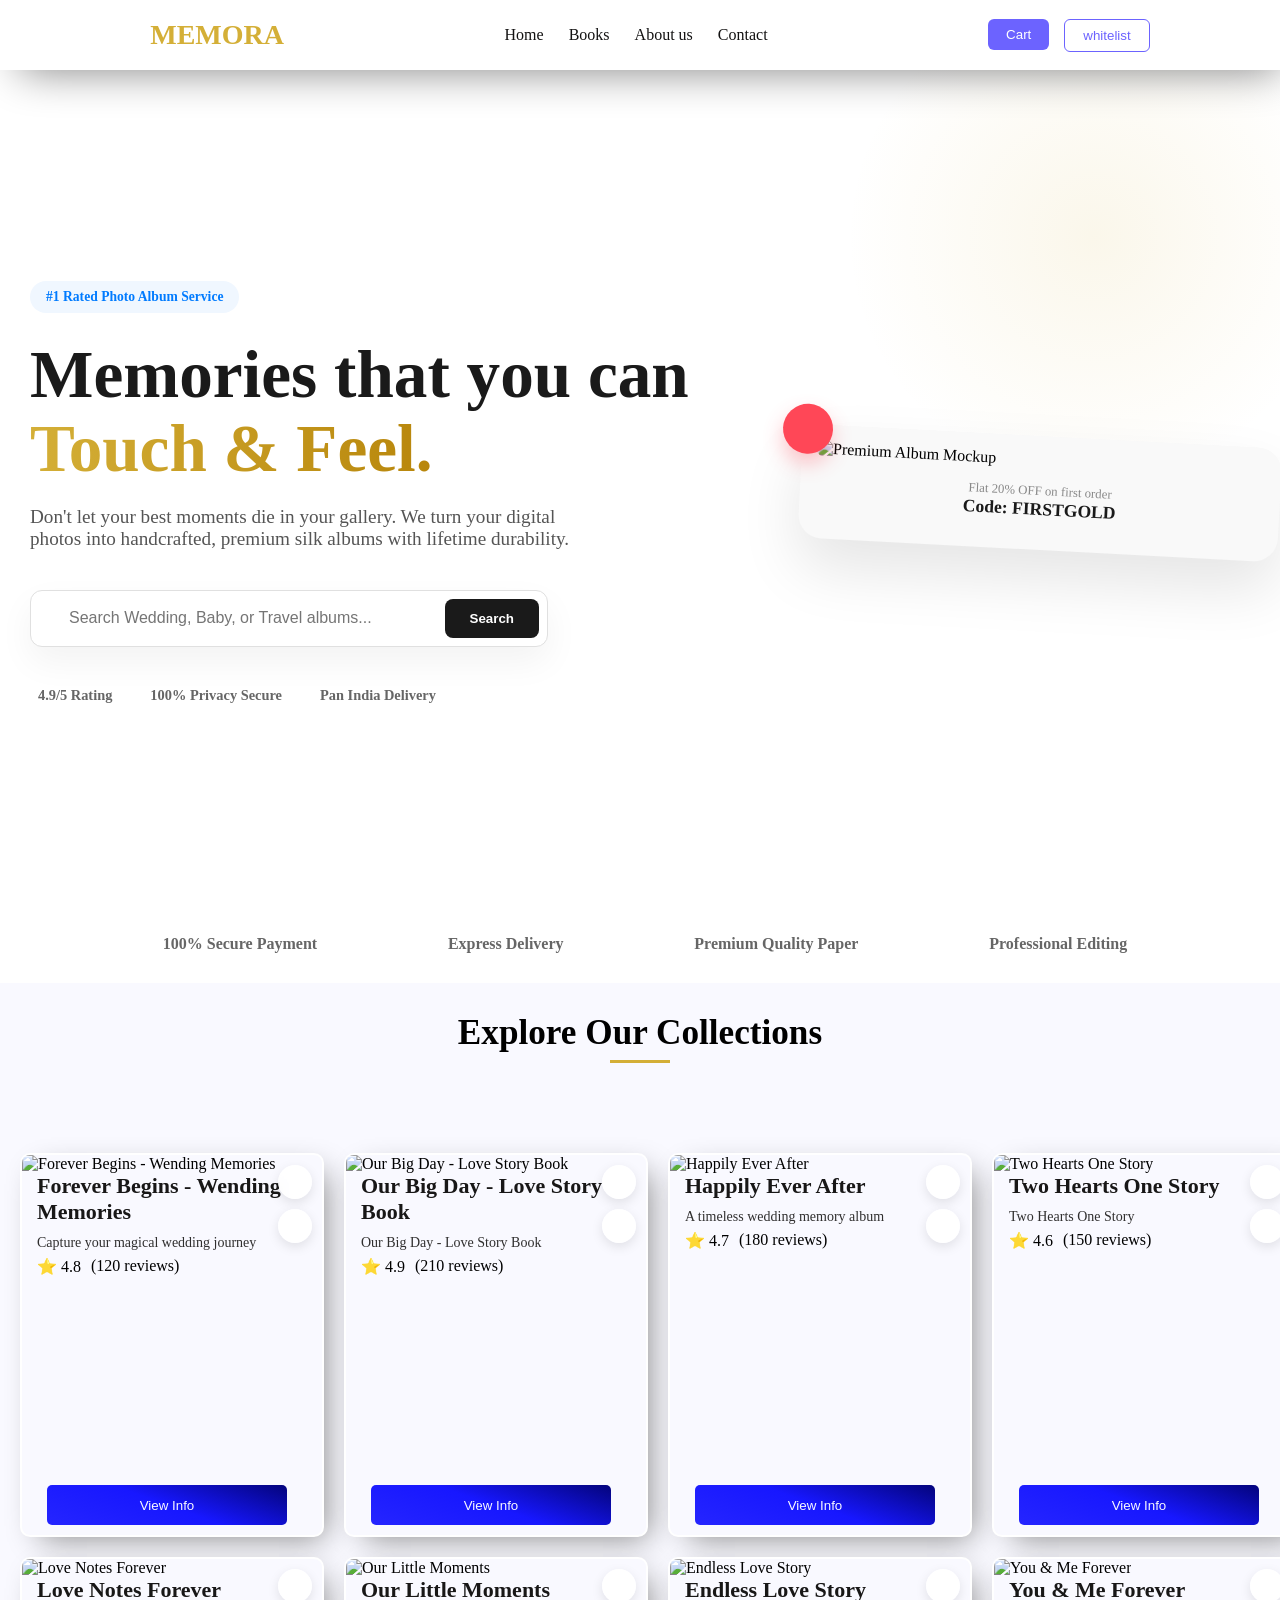
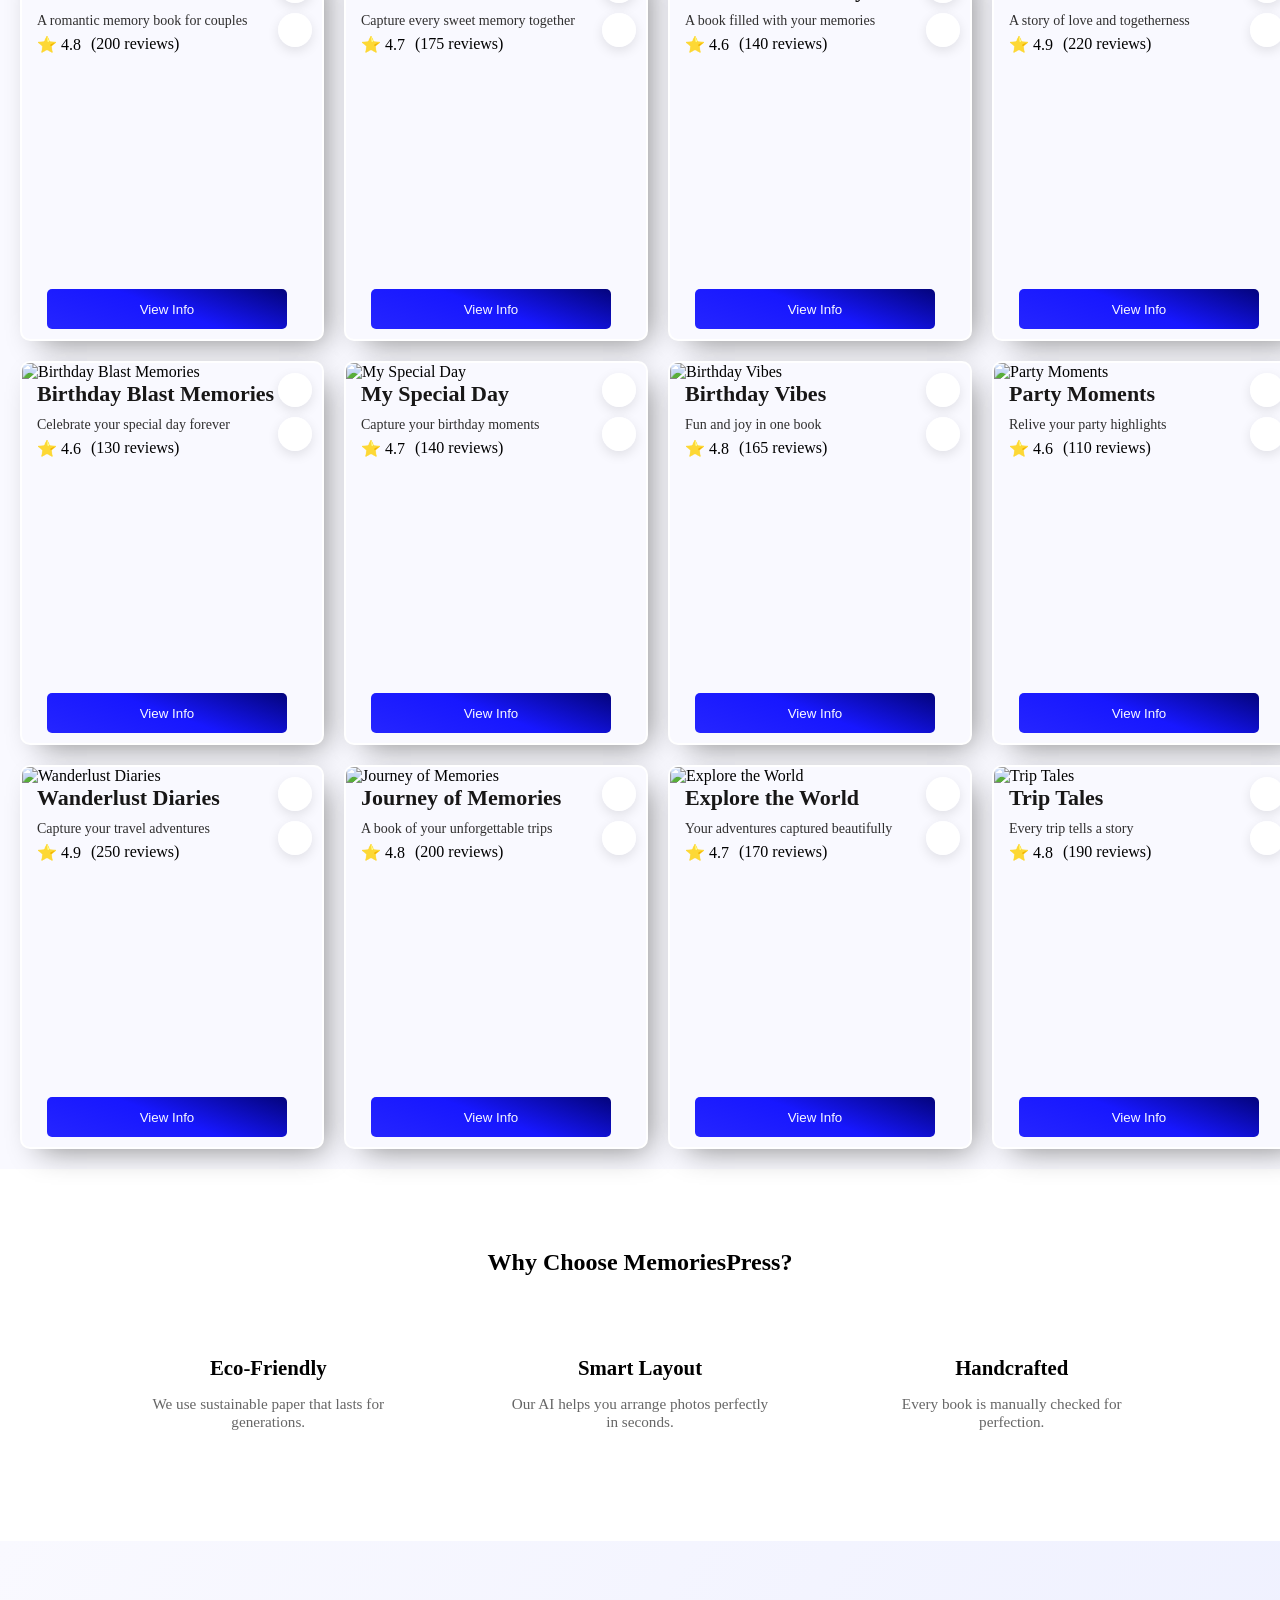
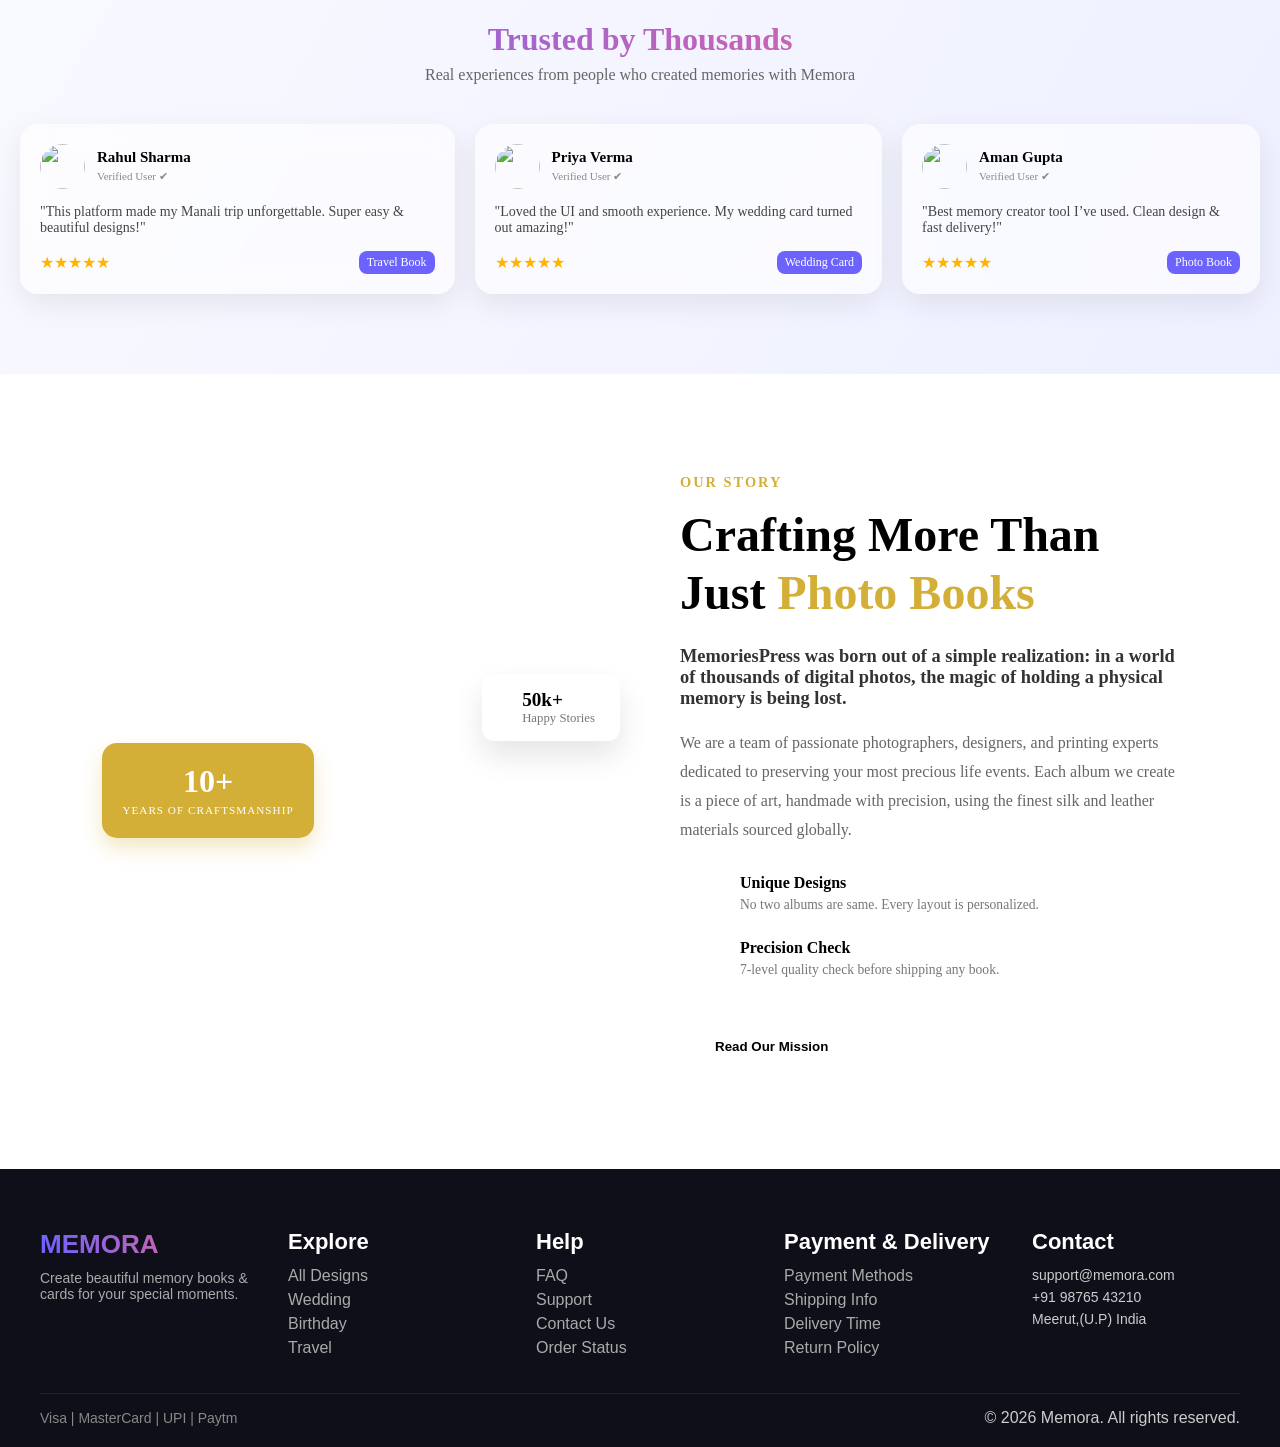
==== index.html @ 8ec6757f "initial add books data & render books data" ====
<!doctype html>
<html lang="en">
  <head>
    <meta charset="UTF-8" />
    <meta name="viewport" content="width=device-width, initial-scale=1.0" />
    <link rel="stylesheet" href="css/style.css" />
    <link
      rel="stylesheet"
      href="https://cdnjs.cloudflare.com/ajax/libs/font-awesome/7.0.1/css/all.min.css"
    />
    <title>MEMORA</title>
  </head>
  <body>
    <!-- ===================================
    ------------NavBar-Section--------------
    ======================================== -->
    <nav>
      <h1>MEMORA</h1>
      <ul>
        <li><a href="index.html">Home</a></li>
        <li><a href="#">Books</a></li>
        <li><a href="#">About us</a></li>
        <li><a href="#">Contact</a></li>
      </ul>

      <div class="btn_group">
     <a href="cart.html">   <button class="Createbtn"><i class="fa-solid fa-cart-shopping"></i> Cart</button></a>
      <a href="#">  <button class="LoginBtn"><i class="fa-regular fa-heart"></i> whitelist</button></a>
      </div>
    </nav>

    <section class="Mobile_nav">
      <a href="index.html">
        <div class="Mob_link">
          <i class="fa-regular fa-house"></i>
          <p>Home</p>
        </div>
      </a>

      <a href="#">
        <div class="Mob_link">
          <i class="fa-solid fa-palette"></i>
          <p>Desgin</p>
        </div>
      </a>

      <a href="#">
        <div class="Mob_link">
          <i class="fa-solid fa-cart-shopping"></i>
          <p>Cart</p>
        </div>
      </a>
      <a href="#">
        <div class="Mob_link">
          <i class="fa-regular fa-circle-user"></i>
          <p>Profile</p>
        </div>
      </a>
    </section>
    <!-- ===================================
    ------------Hero-Section----------------
    ======================================== -->
    <section class="hero-modern">
      <div class="hero-container">
        <div class="hero-text-side">
          <span class="badge"> #1 Rated Photo Album Service</span>
          <h1>
            Memories that you can
            <span class="gradient-text">Touch & Feel.</span>
          </h1>
          <p>
            Don't let your best moments die in your gallery. We turn your
            digital photos into handcrafted, premium silk albums with lifetime
            durability.
          </p>

          <div class="hero-actions">
            <div class="search-wrapper">
              <i class="fas fa-search"></i>
              <input
                class="search_input"
                type="text"
                placeholder="Search Wedding, Baby, or Travel albums..."
              />
              <button class="hero-btn-main">Search</button>
            </div>
          </div>

          <div class="hero-trust-indicators">
            <div class="t-item">
              <i class="fas fa-check-circle"></i> 4.9/5 Rating
            </div>
            <div class="t-item">
              <i class="fas fa-shield-halved"></i> 100% Privacy Secure
            </div>
            <div class="t-item">
              <i class="fas fa-truck-fast"></i> Pan India Delivery
            </div>
          </div>
        </div>

        <div class="hero-visual-side">
          <div class="promo-card">
            <div class="floating-icon"><i class="fas fa-heart"></i></div>
            <img
              src="https://i.pinimg.com/1200x/46/38/6e/46386e20f28de2e6f057bb2f2c413f37.jpg"
              alt="Premium Album Mockup"
            />
            <div class="promo-info">
              <p>Flat 20% OFF on first order</p>
              <strong>Code: FIRSTGOLD</strong>
            </div>
          </div>
        </div>
      </div>
    </section>
    <!-- --------------------------------
          ---trust_section--------
    ------------------------------ -->
    <section class="trust-bar">
      <div class="trust-item">
        <i class="fas fa-shield-alt"></i> <span>100% Secure Payment</span>
      </div>
      <div class="trust-item">
        <i class="fas fa-truck"></i> <span>Express Delivery</span>
      </div>
      <div class="trust-item">
        <i class="fas fa-award"></i> <span>Premium Quality Paper</span>
      </div>
      <div class="trust-item">
        <i class="fas fa-camera-retro"></i> <span>Professional Editing</span>
      </div>
    </section>

    <!-- ===================================
          ----featured-designsSection----
    ======================================== -->
    <section class="featured-designs_section">
      <div class="hrading">
        <h2 class="section-title">Explore Our Collections</h2>
      </div>

      <div class="root"></div>
    </section>
    <!-- ===================================
          ---- why uss Section----
    ======================================== -->
    <section class="why-us" id="why-us">
      <div class="why-content">
        <h2>Why Choose MemoriesPress?</h2>
        <div class="why-grid">
          <div class="why-card">
            <i class="fas fa-leaf"></i>
            <h3>Eco-Friendly</h3>
            <p>We use sustainable paper that lasts for generations.</p>
          </div>
          <div class="why-card">
            <i class="fas fa-magic"></i>
            <h3>Smart Layout</h3>
            <p>Our AI helps you arrange photos perfectly in seconds.</p>
          </div>
          <div class="why-card">
            <i class="fas fa-gem"></i>
            <h3>Handcrafted</h3>
            <p>Every book is manually checked for perfection.</p>
          </div>
        </div>
      </div>
    </section>
    <!-- =====================================
-----------riview_section-----------
=========================================== -->
    <section class="reviews">
      <div class="review-header">
        <h2>Trusted by Thousands</h2>
        <p>Real experiences from people who created memories with Memora</p>
      </div>

      <div class="review-track">
        <div class="review-card">
          <div class="user">
            <img src="https://i.pravatar.cc/100?img=1" />
            <div>
              <h4>Rahul Sharma</h4>
              <span>Verified User ✔</span>
            </div>
          </div>

          <p>
            "This platform made my Manali trip unforgettable. Super easy &
            beautiful designs!"
          </p>

          <div class="bottom">
            <span class="stars">★★★★★</span>
            <span class="tag">Travel Book</span>
          </div>
        </div>

        <div class="review-card">
          <div class="user">
            <img src="https://i.pravatar.cc/100?img=2" />
            <div>
              <h4>Priya Verma</h4>
              <span>Verified User ✔</span>
            </div>
          </div>

          <p>
            "Loved the UI and smooth experience. My wedding card turned out
            amazing!"
          </p>

          <div class="bottom">
            <span class="stars">★★★★★</span>
            <span class="tag">Wedding Card</span>
          </div>
        </div>

        <div class="review-card">
          <div class="user">
            <img src="https://i.pravatar.cc/100?img=3" />
            <div>
              <h4>Aman Gupta</h4>
              <span>Verified User ✔</span>
            </div>
          </div>

          <p>
            "Best memory creator tool I’ve used. Clean design & fast delivery!"
          </p>

          <div class="bottom">
            <span class="stars">★★★★★</span>
            <span class="tag">Photo Book</span>
          </div>
        </div>
      </div>
    </section>

    <!-- ===================================
              ----About_Section----
    ======================================== -->
    <section class="about-premium" id="about">
      <div class="about-container">
        <div class="about-visual">
          <div class="experience-badge">
            <span class="years">10+</span>
            <span class="text">Years of Craftsmanship</span>
          </div>
          <img
            src="https://images.unsplash.com/photo-1531591022136-eb8b0da1e6d0?q=80&w=800"
            alt="Our Workshop"
            class="main-about-img"
          />
          <div class="floating-stat">
            <i class="fas fa-heart"></i>
            <div>
              <strong>50k+</strong>
              <p>Happy Stories</p>
            </div>
          </div>
        </div>

        <div class="about-content">
          <span class="about-tag">OUR STORY</span>
          <h2>
            Crafting More Than Just <span class="accent-text">Photo Books</span>
          </h2>
          <p class="main-p">
            MemoriesPress was born out of a simple realization: in a world of
            thousands of digital photos, the magic of holding a physical memory
            is being lost.
          </p>
          <p class="sub-p">
            We are a team of passionate photographers, designers, and printing
            experts dedicated to preserving your most precious life events. Each
            album we create is a piece of art, handmade with precision, using
            the finest silk and leather materials sourced globally.
          </p>

          <div class="about-features">
            <div class="a-feat-item">
              <div class="a-icon"><i class="fas fa-fingerprint"></i></div>
              <div>
                <h4>Unique Designs</h4>
                <p>No two albums are same. Every layout is personalized.</p>
              </div>
            </div>
            <div class="a-feat-item">
              <div class="a-icon"><i class="fas fa-microscope"></i></div>
              <div>
                <h4>Precision Check</h4>
                <p>7-level quality check before shipping any book.</p>
              </div>
            </div>
          </div>

          <button
            class="btn-about"
            onclick="showToast('Learning about our craft...')"
          >
            Read Our Mission
          </button>
        </div>
      </div>
    </section>

    <!-- ===================================
              ----Footer_Section----
    ======================================== -->
    <footer class="footer">
      <div class="footer-container">
        <!-- BRAND -->
        <div class="footer-col brand">
          <h2>MEMORA</h2>
          <p>Create beautiful memory books & cards for your special moments.</p>
        </div>

        <!-- EXPLORE -->
        <div class="footer-col">
          <h3>Explore</h3>
          <a href="#">All Designs</a>
          <a href="#">Wedding</a>
          <a href="#">Birthday</a>
          <a href="#">Travel</a>
        </div>

        <!-- HELP -->
        <div class="footer-col">
          <h3>Help</h3>
          <a href="#">FAQ</a>
          <a href="#">Support</a>
          <a href="#">Contact Us</a>
          <a href="#">Order Status</a>
        </div>

        <!-- PAYMENT & DELIVERY -->
        <div class="footer-col">
          <h3>Payment & Delivery</h3>
          <a href="#">Payment Methods</a>
          <a href="#">Shipping Info</a>
          <a href="#">Delivery Time</a>
          <a href="#">Return Policy</a>
        </div>

        <!-- CONTACT -->
        <div class="footer-col contact">
          <h3>Contact</h3>
          <p><i class="fa-solid fa-envelope"></i> support@memora.com</p>
          <p><i class="fa-solid fa-phone"></i> +91 98765 43210</p>
          <p><i class="fa-solid fa-location-dot"></i>Meerut,(U.P) India</p>

          <div class="socials">
            <i class="fa-brands fa-instagram"></i>
            <i class="fa-brands fa-whatsapp"></i>
            <i class="fa-brands fa-youtube"></i>
          </div>
        </div>
      </div>

      <!-- BOTTOM -->
      <div class="footer-bottom">
        <div class="payments">
          <i class="fa-brands fa-cc-visa"></i> Visa |<i
            class="fa-brands fa-cc-mastercard"
          ></i>
          MasterCard | UPI | Paytm
        </div>

        <p>© 2026 Memora. All rights reserved.</p>
      </div>
    </footer>
  </body>
  <script src="JS/Data.js"></script>
<script  src="JS/BooksJson.js"></script>
  <script type="module"  src="JS/script.js"></script>
</html>
---- css/style.css ----
:root {
  --Dark_Black: #181717;
  --Light_black: #302f2f;
  --Primary: #6c63ff;
  --Secondary: #ff6584;
  --teal_background: #50e3c2;
  --text: #131212;
  --Background: #f9f9ff;
  --white: #f9f9ff;
  --accent: #d4af37;
}

* {
  margin: 0;
  padding: 0;
}
body {
  background-color: var(--Background);
}
/* ========================================
            ====NavBar=======
======================================== */
nav {
  height: 70px;
  width: 100%;
  display: flex;
  align-items: center;
  justify-content: space-around;
  background-color: white;
  position: sticky;
  z-index: 3;
  top: 0;
  left: 0;
  box-shadow: 10px 10px 44px -10px gray;
}

nav h1 {
  margin-left: 40px;
  color: var(--accent);

  font-size: 28px;
  font-weight: bold;
}

nav ul {
  display: flex;
  gap: 25px;
  list-style: none;
}

nav ul li a {
  color: var(--text);
  text-decoration: none;
  font-size: 16px;
  position: relative;
  transition: 0.3s;
}

nav ul li a::after {
  content: "";
  position: absolute;
  width: 0%;
  height: 2px;
  left: 0;
  bottom: -5px;
  background: var(--Primary);
  transition: 0.3s;
}

nav ul li a:hover {
  color: var(--Primary);
}

nav ul li a:hover::after {
  width: 100%;
}

.btn_group {
  margin-right: 20px;
  display: flex;
  gap: 15px;
}

.Createbtn {
  padding: 8px 18px;
  border: none;
  border-radius: 6px;
  background: var(--Primary);
  color: white;
  cursor: pointer;
  transition: 0.3s;
}

.Createbtn:hover {
  background: var(--Secondary);
}

.LoginBtn {
  padding: 8px 18px;
  border: 1px solid var(--Primary);
  border-radius: 6px;
  background: transparent;
  color: var(--Primary);
  cursor: pointer;
}

.LoginBtn:hover {
  background: var(--Primary);
  color: white;
}

.Mobile_nav {
  height: 7vh;
  width: 100%;
  position: fixed;
  bottom: 0;
  left: 0;
  z-index: 2;
  display: none;
  align-items: center;
  justify-content: space-around;
  background: #ffffff;
  box-shadow: 0 2px 10px rgba(0, 0, 0, 0.05);
  background-color: var(--white);
}
.Mob_link {
  color: var(--Dark_Black);
  display: inline-block;
  align-items: center;
  text-align: center;
  padding: 5px;
}
/* mobile layout */
@media (max-width: 768px) {
  nav ul {
    display: none;
  }
  .Mobile_nav {
    display: flex;
  }
  .Createbtn {
    display: none;
  }
}
/* ========================================
            --Hero_Section--
======================================== */

.hero-modern {
  background: #ffffff;
  padding-left: 30px;
  padding-top: 40px;
  padding-bottom: 30px;
  min-height: 85vh;
  display: flex;
  align-items: center;
  position: relative;
  overflow: hidden;
}

.hero-modern::before {
  content: "";
  position: absolute;
  top: -10%;
  right: -5%;
  width: 500px;
  height: 500px;
  background: radial-gradient(
    circle,
    rgba(212, 175, 55, 0.1) 0%,
    rgba(255, 255, 255, 0) 70%
  );
  z-index: 1;
}

.hero-container {
  display: grid;
  grid-template-columns: 1.2fr 0.8fr;
  gap: 50px;
  align-items: center;
  width: 100%;
  z-index: 2;
}

.badge {
  background: #f0f7ff;
  color: #007bff;
  padding: 8px 16px;
  border-radius: 50px;
  font-size: 0.85rem;
  font-weight: 700;
  display: inline-block;
  margin-bottom: 25px;
}

.hero-text-side h1 {
  font-size: 4.2rem;
  line-height: 1.1;
  color: #1a1a1a;
  font-weight: 800;
  margin-bottom: 20px;
}

.gradient-text {
  background: linear-gradient(90deg, #d4af37, #b8860b);
  -webkit-background-clip: text;
  -webkit-text-fill-color: transparent;
}

.hero-text-side p {
  font-size: 1.2rem;
  color: #555;
  max-width: 550px;
  margin-bottom: 40px;
}

.search-wrapper {
  background: #fff;
  border: 1px solid #e0e0e0;
  padding: 8px;
  border-radius: 12px;
  display: flex;
  align-items: center;
  box-shadow: 0 15px 35px rgba(0, 0, 0, 0.05);
  max-width: 500px;
}

.search-wrapper i {
  margin: 0 15px;
  color: #999;
}

.search-wrapper input {
  flex: 1;
  border: none;
  outline: none;
  padding: 10px 0;
  font-size: 1rem;
}

.hero-btn-main {
  background: #1a1a1a;
  color: white;
  border: none;
  padding: 12px 25px;
  border-radius: 8px;
  font-weight: 600;
  cursor: pointer;
  transition: 0.3s;
}

.hero-btn-main:hover {
  background: #333;
}

.hero-trust-indicators {
  display: flex;
  gap: 30px;
  margin-top: 40px;
}

.t-item {
  font-size: 0.9rem;
  font-weight: 600;
  color: #666;
  display: flex;
  align-items: center;
  gap: 8px;
}

.t-item i {
  color: #28a745;
}

.promo-card {
  position: relative;
  background: #f9f9f9;
  padding: 15px;
  border-radius: 24px;
  box-shadow: 0 30px 60px rgba(0, 0, 0, 0.1);
  transform: rotate(3deg);
}

.promo-card img {
  width: 100%;
  border-radius: 18px;
  display: block;
}

.floating-icon {
  position: absolute;
  top: -20px;
  left: -20px;
  background: #ff4757;
  color: white;
  width: 50px;
  height: 50px;
  display: flex;
  align-items: center;
  justify-content: center;
  border-radius: 50%;
  box-shadow: 0 10px 20px rgba(255, 71, 87, 0.3);
}

.promo-info {
  padding: 15px 10px;
  text-align: center;
}

.promo-info p {
  font-size: 0.8rem;
  margin: 0;
  color: #888;
}
.promo-info strong {
  font-size: 1.1rem;
  color: #1a1a1a;
}

@media (max-width: 992px) {
  .hero-container {
    grid-template-columns: 1fr;
    text-align: center;
  }
  .hero-text-side h1 {
    font-size: 2.8rem;
  }
  .search-wrapper {
    margin: 0 auto;
  }
  .hero-trust-indicators {
    justify-content: center;
    flex-direction: column;
    gap: 10px;
  }
  .hero-visual-side {
    display: none;
  } /* Mobile par saaf look ke liye hide */
  .hero-modern {
    padding-top: 50px;
    min-height: auto;
  }
}

/* ========================================
            ---Root_Section--
======================================== */
.featured-designs_section {
  width: 100%;
  height: auto;
  background-color: var(--Background);
}
.hrading {
  padding: 30px;
}
.section-title {
  text-align: center;
  font-size: 2.2rem;
  margin-bottom: 50px;
  position: relative;
}
.section-title::after {
  content: "";
  width: 60px;
  height: 3px;
  background: var(--accent);
  position: absolute;
  bottom: -10px;
  left: 50%;
  transform: translateX(-50%);
}

.root {
  padding: 10px;
  display: grid;
  grid-template-columns: repeat(4, 1fr);
  justify-content: space-around;
}
/* ===========card========== */
.Book_card {
  margin: 10px;
  border-radius: 10px;
  width: 300px;
  height: 380px;
  background-color: var(--white);
  border: 2px solid rgb(255, 255, 255);
  position: relative;
  overflow: hidden;
  cursor: pointer;
  box-shadow: 10px 10px 30px -10px gray;
  transition: all 0.5s ease;
}
.Book_card h3 {
  font-size: 22px;
  margin-left: 15px;
  color: var(--Dark_Black);
  margin-bottom: 10px;
}
.Book_card p {
  margin-left: 15px;
  color: var(--Light_black);
  font-size: 14px;
}
.Book_card img {
  width: 100%;
  height: 200px;
}
.rating_box {
  margin-top: 6px;
  margin-left: 15px;
  display: flex;
  gap: 10px;
}
.rating_box .fa-star {
  color: rgb(255, 187, 0);
}
.card_btn {
  position: absolute;
  bottom: 10px;
  left: 25px;
  width: 80%;
  height: 40px;
  color: var(--white);
  border: none;
  border-radius: 5px;
  transition: all 0.4s ease;
  background: linear-gradient(
    20deg,
    rgb(37, 37, 255),
    rgb(23, 23, 255),
    rgb(4, 4, 124)
  );
}
.card_btn:hover {
  transform: scale(1.1);
  cursor: pointer;
}
.price {
  margin-top: 10px;
  margin-left: 20px;
  font-size: 23px;
  color: var(--Light_black);
}
.oldPrice {
  text-decoration: line-through;
  color: #888;
  font-size: 22px;
}

.Book_card:hover {
  transform: translateY(-12px);
  box-shadow: 0 20px 40px rgba(0, 0, 0, 0.15);
}
.product_card_links {
  position: absolute;
  top: 10px;
  right: 10px;
  z-index: 1;
  display: flex;
  flex-direction: column;
  gap: 10px;

  z-index: 10;
}

.product_card_links button {
  width: 34px;
  height: 34px;
  border-radius: 50%;
  border: none;
  background: rgba(255, 255, 255, 0.9);
  backdrop-filter: blur(6px);
  display: flex;
  align-items: center;
  justify-content: center;
  cursor: pointer;
  box-shadow: 0 4px 12px rgba(0, 0, 0, 0.1);
  transition: all 0.3s ease;
}

.product_card_links i {
  font-size: 14px;
  color: #444;
}

.product_card_links button:hover {
  transform: scale(1.15);
  background: linear-gradient(135deg, #6c63ff, #ff6584);
}

.product_card_links button:hover i {
  color: white;
}

@media (max-width: 768px) {
  .root {
    overflow-x: hidden;
    padding: 0;
    display: grid;
    grid-template-columns: repeat(2, 1fr);
  }
  .hrading {
    padding: 0;
    margin-left: 30px;
  }
  .hrading h2 {
    font-size: 32px;
  }
  .hrading p {
    font-size: 14px;
  }
  .Book_card {
    margin: 5px;
    margin-bottom: 10px;
    width: 93%;
    height: 250px;
    object-fit: cover;
  }
  .Book_card img {
    height: 40%;
  }
  .Book_card h3 {
    font-size: 16px;
    padding: 5px;
    margin: 0;
    color: var(--Light_black);
  }
  .Book_card p {
    margin: 0;
    font-size: 12px;
  }
  .rating_box {
    margin: 0;
    display: flex;
    align-items: center;
    font-size: 12px;
  }
  .card_btn {
    left: 10px;
    height: 30px;
  }
}
/* ========================================
            --Trust_Section--
======================================== */
/* Trust Bar */
.trust-bar {
  display: flex;
  justify-content: space-around;
  padding: 30px 8%;
  background: white;
  flex-wrap: wrap;
  gap: 20px;
}
.trust-item {
  font-weight: 600;
  display: flex;
  align-items: center;
  gap: 10px;
  color: #666;
}
.trust-item i {
  color: var(--accent);
  font-size: 1.5rem;
}
/* ========================================
            --Riview_Section--
======================================== */
.reviews {
  padding: 80px 20px;
  background: linear-gradient(120deg, #f9f9ff, #eef0ff);
  overflow: hidden;
}

.review-header {
  text-align: center;
  margin-bottom: 40px;
}

.review-header h2 {
  font-size: 32px;
  background: linear-gradient(90deg, #6c63ff, #ff6584);
  -webkit-background-clip: text;
  -webkit-text-fill-color: transparent;
}

.review-header p {
  color: #666;
  margin-top: 8px;
}

.review-track {
  display: flex;
  gap: 20px;
  animation: scroll 15s linear infinite;
}

.review-card {
  min-width: 300px;
  padding: 20px;
  border-radius: 18px;

  background: rgba(255, 255, 255, 0.6);
  backdrop-filter: blur(15px);

  box-shadow: 0 10px 30px rgba(0, 0, 0, 0.08);
  transition: 0.3s;
}

.user {
  display: flex;
  align-items: center;
  gap: 12px;
  margin-bottom: 15px;
}

.user img {
  width: 45px;
  height: 45px;
  border-radius: 50%;
}

.user h4 {
  font-size: 15px;
}

.user span {
  font-size: 11px;
  color: #888;
}

.review-card p {
  font-size: 14px;
  color: #444;
  margin-bottom: 15px;
}

.bottom {
  display: flex;
  justify-content: space-between;
  align-items: center;
}

.stars {
  color: #ffb400;
}

.tag {
  font-size: 12px;
  background: #6c63ff;
  color: white;
  padding: 4px 8px;
  border-radius: 8px;
}

.review-card:hover {
  transform: translateY(-10px) scale(1.02);
}
@media (max-width: 490px) {
  .review-track {
    display: grid;
    grid-template-columns: repeat(1, 1fr);
  }
}

/* --- WHY CHOOSE US SECTION --- */
.why-us {
  padding: 80px 8%;
  background: #fff;
  text-align: center;
}
.why-grid {
  display: grid;
  grid-template-columns: repeat(auto-fit, minmax(250px, 1fr));
  gap: 40px;
  margin-top: 50px;
}
.why-card {
  padding: 30px;
  border-radius: 15px;
  background: var(--light);
  transition: 0.3s ease;
}
.why-card i {
  font-size: 2.5rem;
  color: var(--accent);
  margin-bottom: 20px;
}
.why-card h3 {
  margin-bottom: 15px;
  font-size: 1.3rem;
}
.why-card p {
  color: #666;
  font-size: 0.95rem;
}
/* ========================================
            --About_Section--
======================================== */
/* --- PREMIUM ABOUT SECTION CSS --- */
.about-premium {
  padding: 100px 8%;
  background: #ffffff;
  overflow: hidden;
}

.about-container {
  display: grid;
  grid-template-columns: 1fr 1fr;
  gap: 80px;
  align-items: center;
}

/* Left Visual Side */
.about-visual {
  position: relative;
  padding-left: 30px;
}

.main-about-img {
  width: 100%;
  border-radius: 20px;
  box-shadow: 20px 20px 0px var(--light); /* Decorative background box */
  display: block;
}

.experience-badge {
  position: absolute;
  top: -20px;
  left: 0;
  background: var(--accent);
  color: white;
  padding: 20px;
  border-radius: 15px;
  text-align: center;
  box-shadow: 0 10px 20px rgba(212, 175, 55, 0.3);
  z-index: 2;
}

.experience-badge .years {
  display: block;
  font-size: 2rem;
  font-weight: 800;
}

.experience-badge .text {
  font-size: 0.7rem;
  text-transform: uppercase;
  letter-spacing: 1px;
}

.floating-stat {
  position: absolute;
  bottom: 40px;
  right: -20px;
  background: white;
  padding: 15px 25px;
  border-radius: 12px;
  display: flex;
  align-items: center;
  gap: 15px;
  box-shadow: 0 15px 30px rgba(0, 0, 0, 0.1);
  z-index: 2;
}

.floating-stat i {
  color: #ff4757;
  font-size: 1.5rem;
}
.floating-stat strong {
  font-size: 1.2rem;
  display: block;
}
.floating-stat p {
  font-size: 0.8rem;
  color: #777;
  margin: 0;
}

/* Right Content Side */
.about-tag {
  color: var(--accent);
  font-weight: 700;
  letter-spacing: 2px;
  font-size: 0.9rem;
  display: block;
  margin-bottom: 15px;
}

.about-content h2 {
  font-size: 3rem;
  line-height: 1.2;
  margin-bottom: 25px;
  color: var(--primary);
}

.accent-text {
  color: var(--accent);
}

.main-p {
  font-size: 1.15rem;
  color: #333;
  font-weight: 600;
  margin-bottom: 20px;
}

.sub-p {
  color: #666;
  line-height: 1.8;
  margin-bottom: 30px;
}

.about-features {
  display: grid;
  grid-template-columns: 1fr;
  gap: 20px;
  margin-bottom: 40px;
}

.a-feat-item {
  display: flex;
  gap: 15px;
  align-items: flex-start;
}

.a-icon {
  background: var(--light);
  width: 45px;
  height: 45px;
  border-radius: 10px;
  display: flex;
  align-items: center;
  justify-content: center;
  color: var(--accent);
  flex-shrink: 0;
}

.a-feat-item h4 {
  margin-bottom: 5px;
  font-size: 1rem;
}
.a-feat-item p {
  font-size: 0.85rem;
  color: #777;
  margin: 0;
}

.btn-about {
  padding: 15px 35px;
  background: transparent;
  border: 2px solid var(--primary);
  border-radius: 8px;
  font-weight: 700;
  cursor: pointer;
  transition: 0.3s;
}

.btn-about:hover {
  background: var(--primary);
  color: white;
}

/* Mobile Responsive */
@media (max-width: 992px) {
  .about-container {
    grid-template-columns: 1fr;
    gap: 60px;
  }
  .about-visual {
    padding-left: 0;
    order: 2;
  }
  .about-content {
    order: 1;
    text-align: center;
  }
  .about-content h2 {
    font-size: 2.2rem;
  }
  .a-feat-item {
    text-align: left;
  }
  .floating-stat {
    right: 10px;
    bottom: 20px;
  }
}
/* ========================================
            --Footer_Section--
======================================== */
.footer {
  background: #0f0f1a;
  color: #ccc;
  padding: 60px 40px 20px;
  font-family: sans-serif;
}

.footer-container {
  display: grid;
  grid-template-columns: repeat(5, 1fr);
  gap: 40px;
}

.brand h2 {
  font-size: 26px;
  background: linear-gradient(90deg, #6c63ff, #ff6584);
  -webkit-background-clip: text;
  -webkit-text-fill-color: transparent;
}

.brand p {
  margin: 10px 0;
  color: #aaa;
  font-size: 14px;
}

/* TRUST */
.trust {
  margin-top: 10px;
  font-size: 13px;
  color: #888;
  line-height: 1.6;
}

.footer-col h3 {
  color: #fff;
  margin-bottom: 12px;
  font-size: 22px;
}

.footer-col a {
  display: block;
  text-decoration: none;
  color: #aaa;
  margin-bottom: 6px;
  font-size: 16px;
  transition: 0.3s;
}

.footer-col a:hover {
  color: #6c63ff;
  transform: translateX(5px);
}

.contact p {
  font-size: 14px;
  margin-bottom: 6px;
}

.socials {
  margin-top: 10px;
  display: flex;
  gap: 12px;
}

.socials i {
  cursor: pointer;
  font-size: 22px;
  transition: 0.3s;
}

.socials i:hover {
  color: #ff6584;
  transform: scale(1.2);
}

/* FOOTER BOTTOM */
.footer-bottom {
  margin-top: 30px;
  border-top: 1px solid #222;
  padding-top: 15px;
  display: flex;
  justify-content: space-between;
  align-items: center;
  flex-wrap: wrap;
}

.payments {
  font-size: 14px;
  color: #888;
}

/* TABLET */
@media (max-width: 992px) {
  .footer-container {
    grid-template-columns: repeat(2, 1fr);
  }
}

/* MOBILE */
@media (max-width: 600px) {
  .footer {
    padding: 40px 20px;
  }

  .footer-container {
    grid-template-columns: 1fr;
    gap: 30px;
  }

  .newsletter-box {
    flex-direction: column;
    align-items: center;
  }

  .newsletter-box input {
    width: 100%;
  }

  .newsletter-box button {
    width: 100%;
  }

  .footer-bottom {
    flex-direction: column;
    gap: 10px;
    text-align: center;
  }
}
@media (max-width: 390px) {
  .trust_section {
    display: none;
  }
}

/* How It Works Styling */
.how-it-works {
  padding: 80px 8%;
  background: #fff;
  text-align: center;
}
.steps-grid {
  display: grid;
  grid-template-columns: repeat(auto-fit, minmax(250px, 1fr));
  gap: 30px;
  margin-top: 50px;
}
.step-card {
  padding: 40px;
  border: 1px solid #eee;
  border-radius: 20px;
  position: relative;
  transition: 0.3s;
}
.step-card:hover {
  border-color: var(--accent);
  transform: translateY(-10px);
}
.step-num {
  position: absolute;
  top: -20px;
  left: 50%;
  transform: translateX(-50%);
  background: var(--accent);
  color: white;
  width: 40px;
  height: 40px;
  border-radius: 50%;
  display: flex;
  align-items: center;
  justify-content: center;
  font-weight: bold;
}
.step-card i {
  font-size: 2.5rem;
  color: var(--primary);
  margin-bottom: 20px;
}

/* FAQ Styling */
.faq-section {
  padding: 80px 8%;
  background: var(--light);
}
.faq-container {
  max-width: 800px;
  margin: 0 auto;
}
.faq-item {
  background: white;
  margin-bottom: 15px;
  border-radius: 10px;
  overflow: hidden;
  cursor: pointer;
  border: 1px solid #eee;
}
.faq-question {
  padding: 20px;
  font-weight: 600;
  display: flex;
  justify-content: space-between;
  align-items: center;
}
.faq-answer {
  padding: 0 20px;
  max-height: 0;
  overflow: hidden;
  transition: 0.3s ease;
  color: #666;
  font-size: 0.9rem;
}
.faq-item.active .faq-answer {
  padding: 0 20px 20px 20px;
  max-height: 200px;
}
.faq-item.active i {
  transform: rotate(180deg);
  color: var(--accent);
}
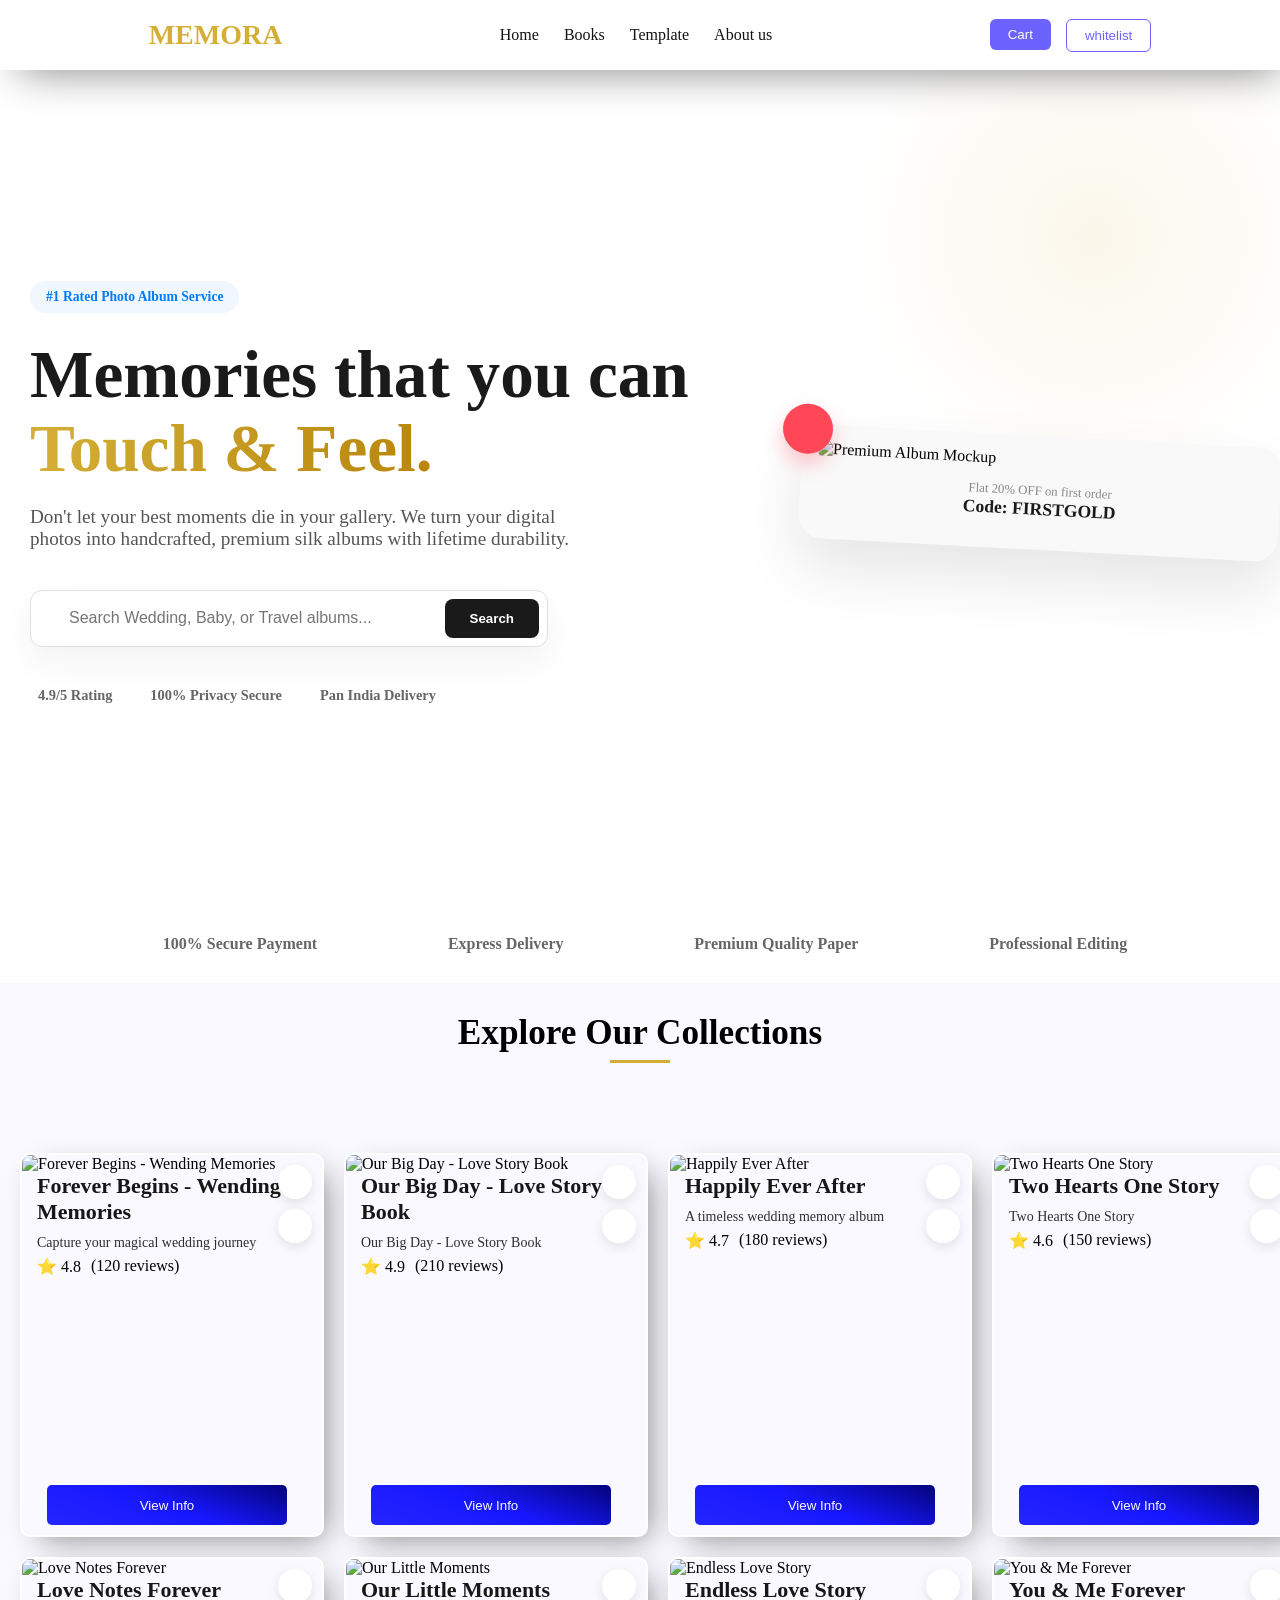
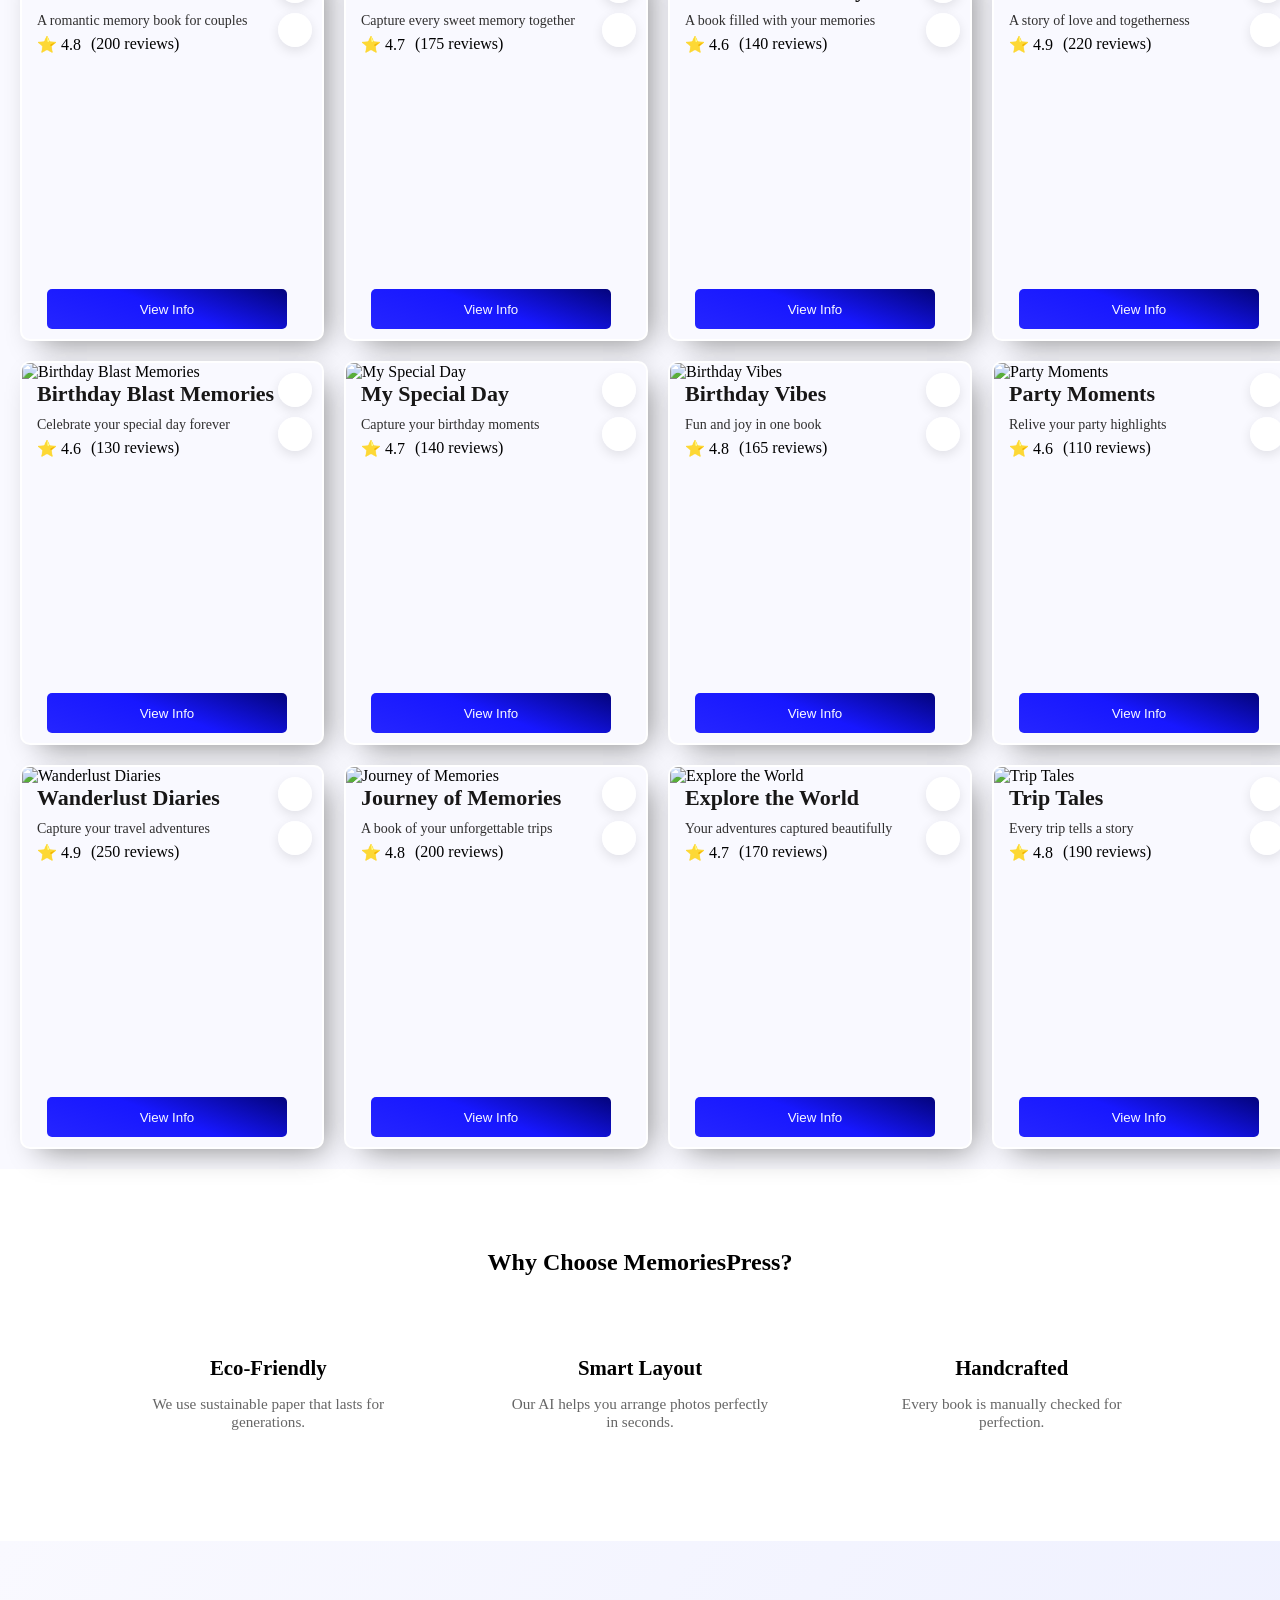
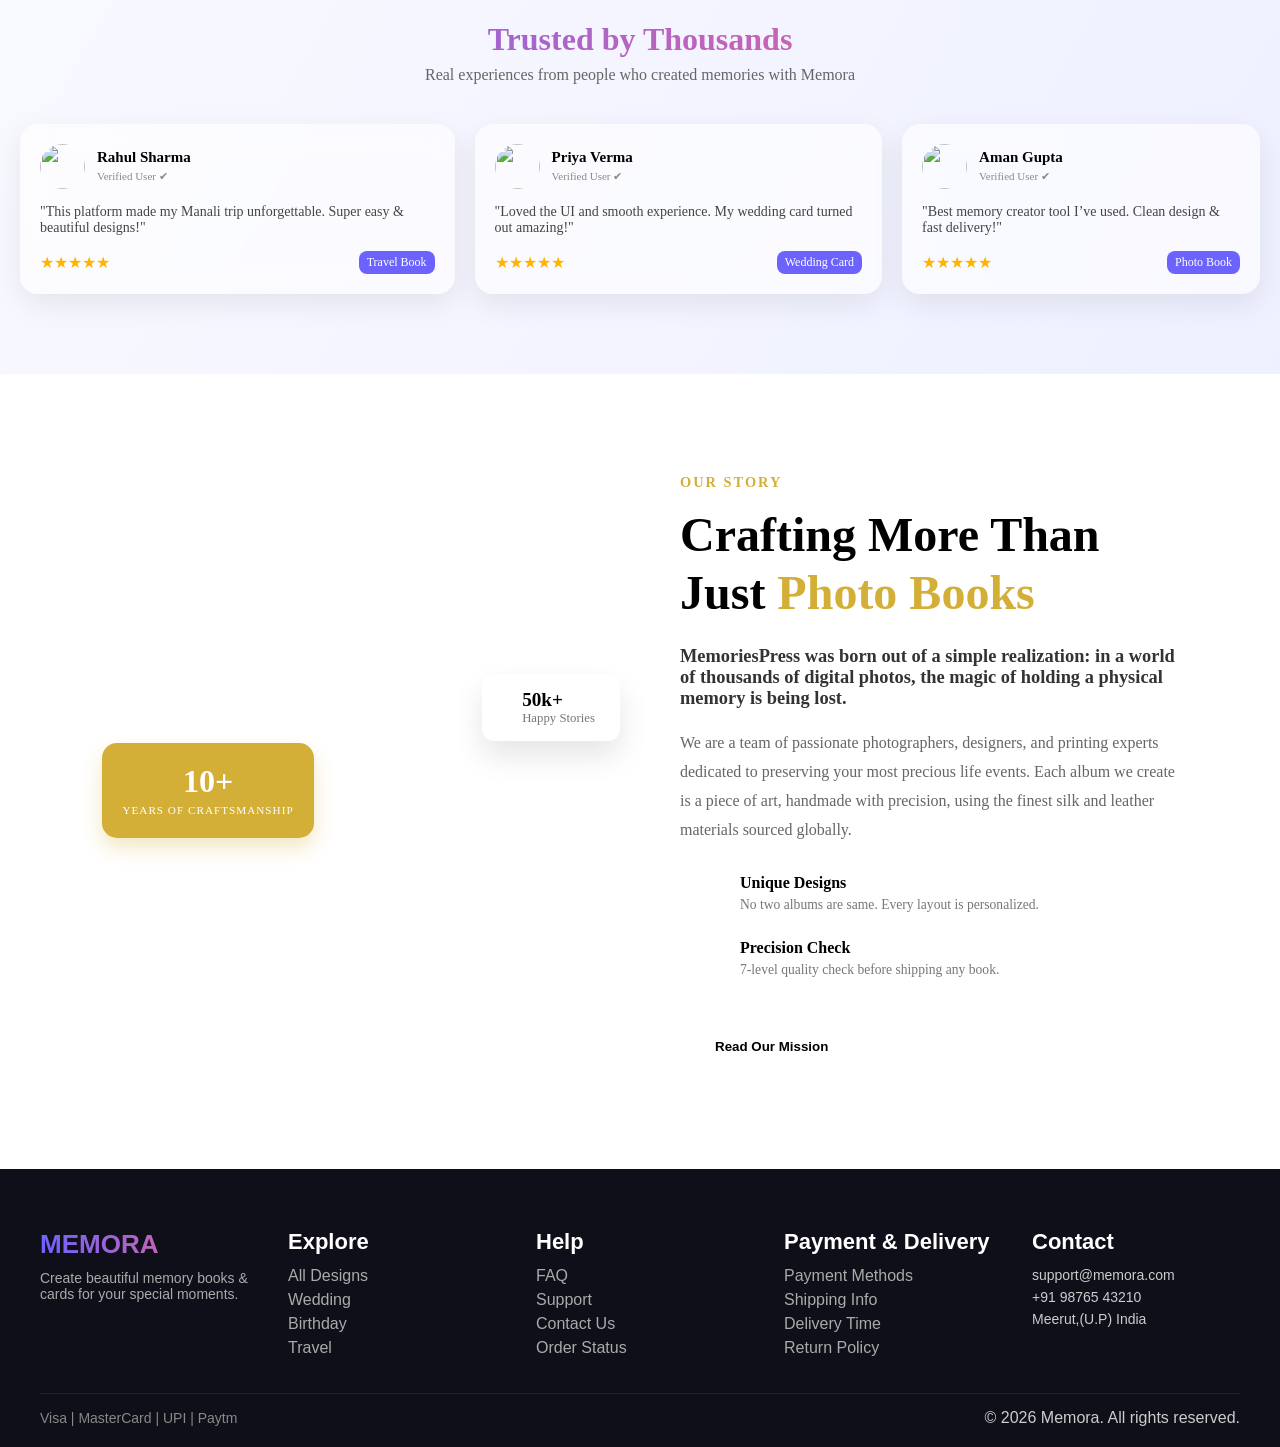
==== commit 8ba02e5f: "initial cart section & create new page for album templates" ====
--- a/index.html
+++ b/index.html
@@ -17,10 +17,11 @@
     <nav>
       <h1>MEMORA</h1>
       <ul>
-        <li><a href="index.html">Home</a></li>
-        <li><a href="#">Books</a></li>
-        <li><a href="#">About us</a></li>
-        <li><a href="#">Contact</a></li>
+        <li><a href="#home">Home</a></li>
+        <li><a href="#Books">Books</a></li>
+            <li><a href="Template.html">Template</a></li>
+        <li><a href="#About">About us</a></li>
+    
       </ul>
 
       <div class="btn_group">
@@ -37,14 +38,14 @@
         </div>
       </a>
 
-      <a href="#">
+      <a href="Books">
         <div class="Mob_link">
           <i class="fa-solid fa-palette"></i>
           <p>Desgin</p>
         </div>
       </a>
 
-      <a href="#">
+      <a href="cart.html">
         <div class="Mob_link">
           <i class="fa-solid fa-cart-shopping"></i>
           <p>Cart</p>
@@ -60,7 +61,7 @@
     <!-- ===================================
     ------------Hero-Section----------------
     ======================================== -->
-    <section class="hero-modern">
+    <section class="hero-modern" id="home">
       <div class="hero-container">
         <div class="hero-text-side">
           <span class="badge"> #1 Rated Photo Album Service</span>
@@ -135,7 +136,7 @@
     <!-- ===================================
           ----featured-designsSection----
     ======================================== -->
-    <section class="featured-designs_section">
+    <section class="featured-designs_section" id="Books">
       <div class="hrading">
         <h2 class="section-title">Explore Our Collections</h2>
       </div>
@@ -241,7 +242,7 @@
     <!-- ===================================
               ----About_Section----
     ======================================== -->
-    <section class="about-premium" id="about">
+    <section class="about-premium" id="About">
       <div class="about-container">
         <div class="about-visual">
           <div class="experience-badge">
--- a/css/style.css
+++ b/css/style.css
@@ -9,7 +9,9 @@
   --white: #f9f9ff;
   --accent: #d4af37;
 }
-
+html{
+  scroll-behavior: smooth;
+}
 * {
   margin: 0;
   padding: 0;
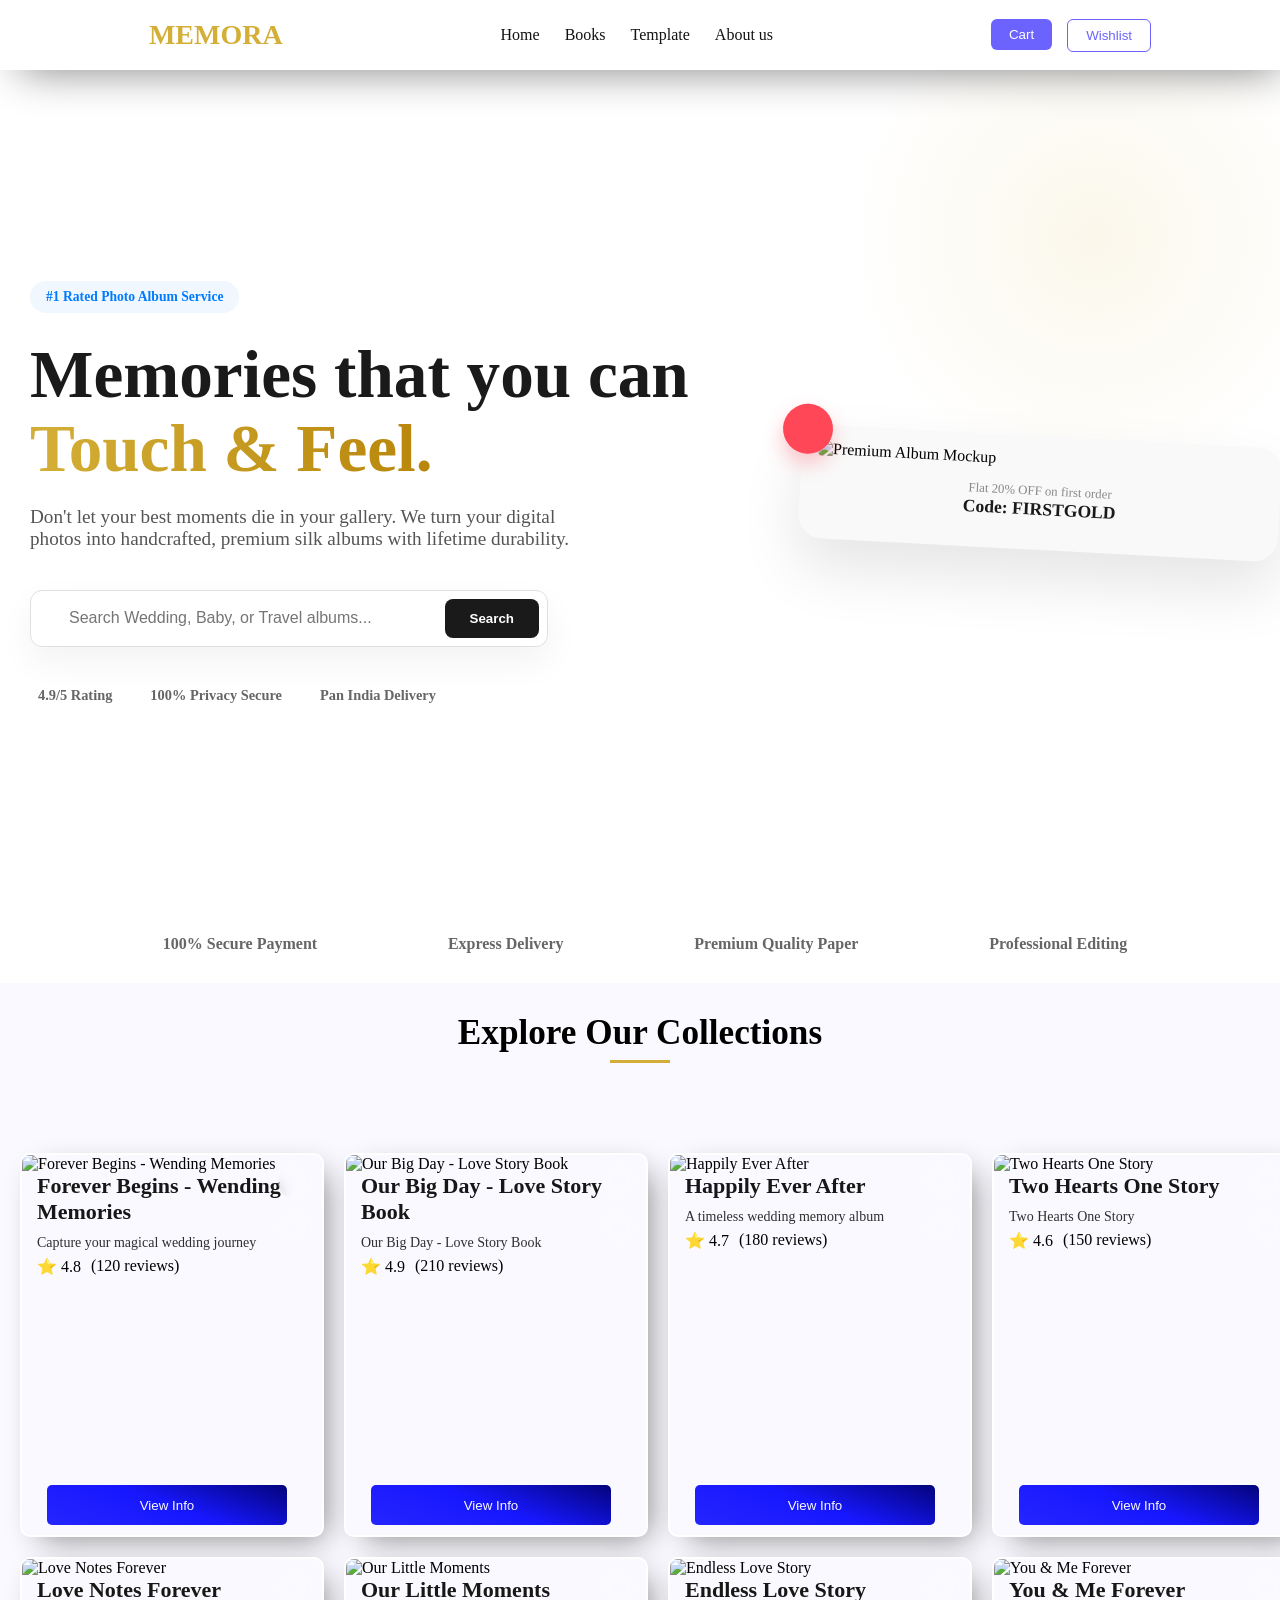
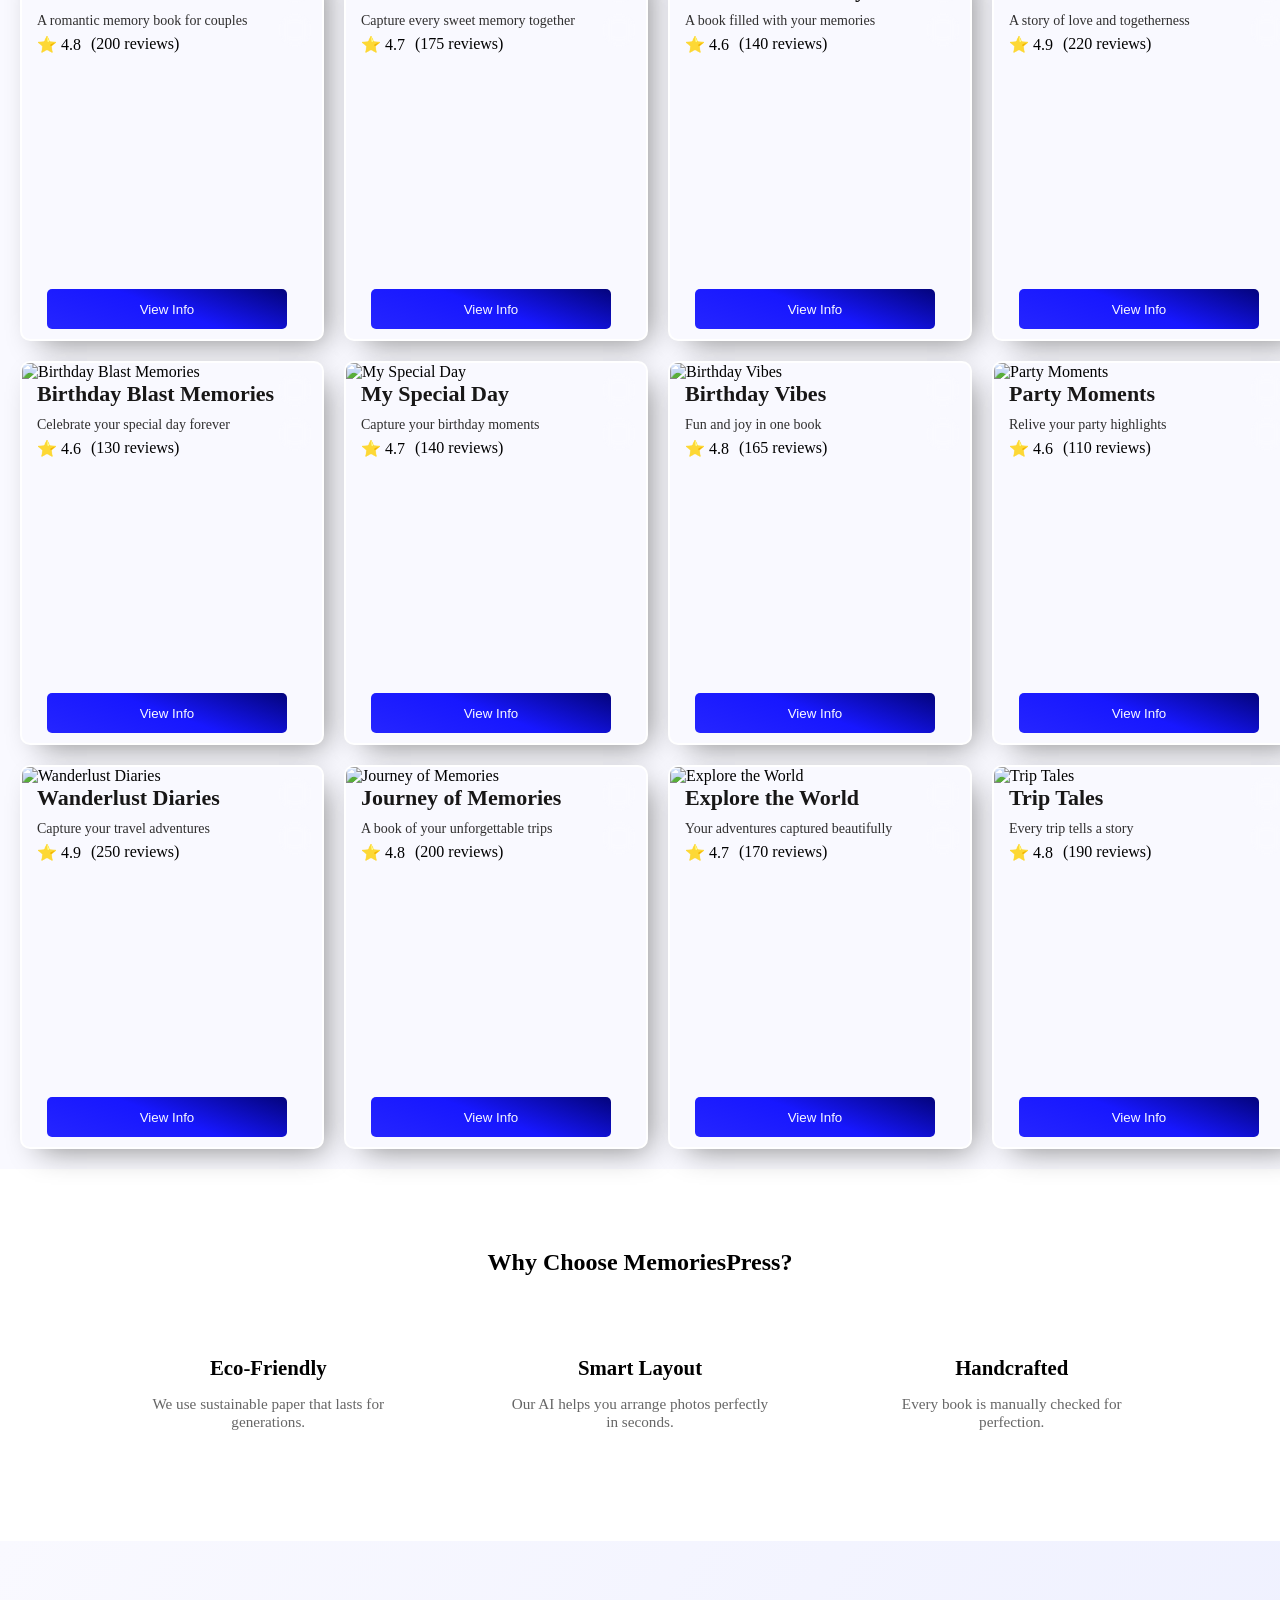
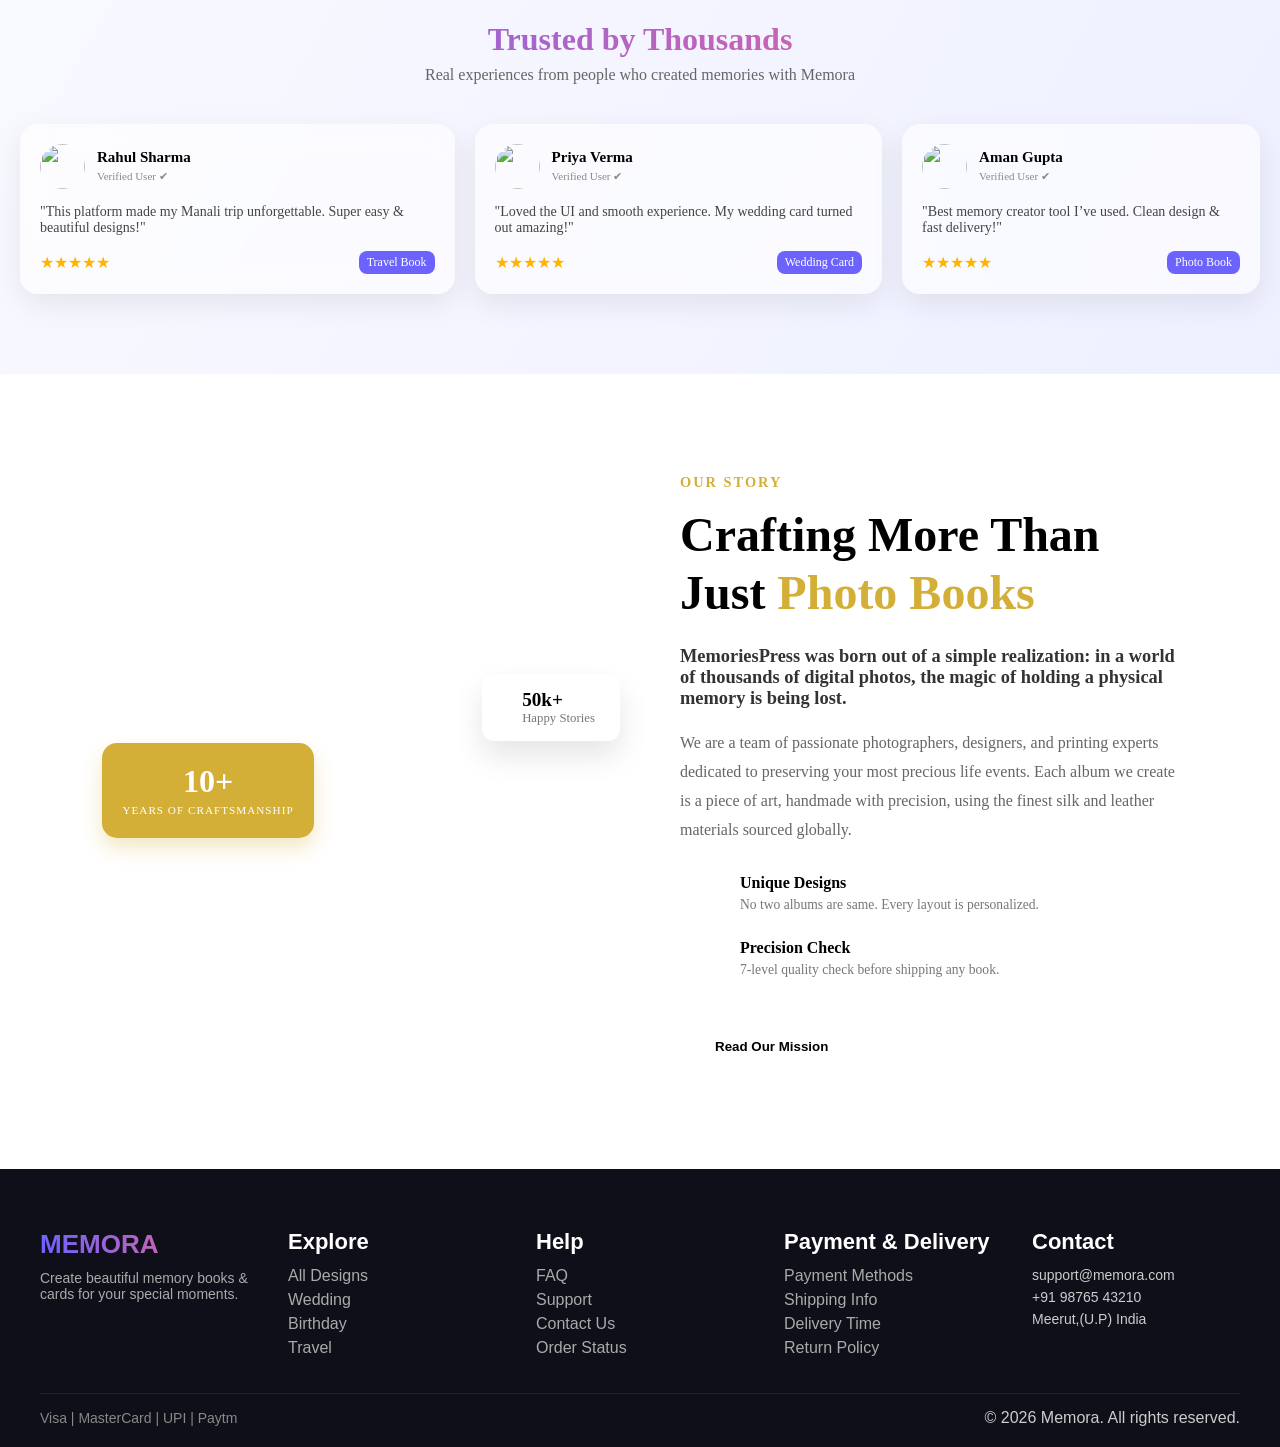
==== commit 20da939a: "initial add wishlist page" ====
--- a/index.html
+++ b/index.html
@@ -26,7 +26,7 @@
 
       <div class="btn_group">
      <a href="cart.html">   <button class="Createbtn"><i class="fa-solid fa-cart-shopping"></i> Cart</button></a>
-      <a href="#">  <button class="LoginBtn"><i class="fa-regular fa-heart"></i> whitelist</button></a>
+      <a href="wishlist.html">  <button class="LoginBtn"><i class="fa-regular fa-heart"></i> Wishlist</button></a>
       </div>
     </nav>
 
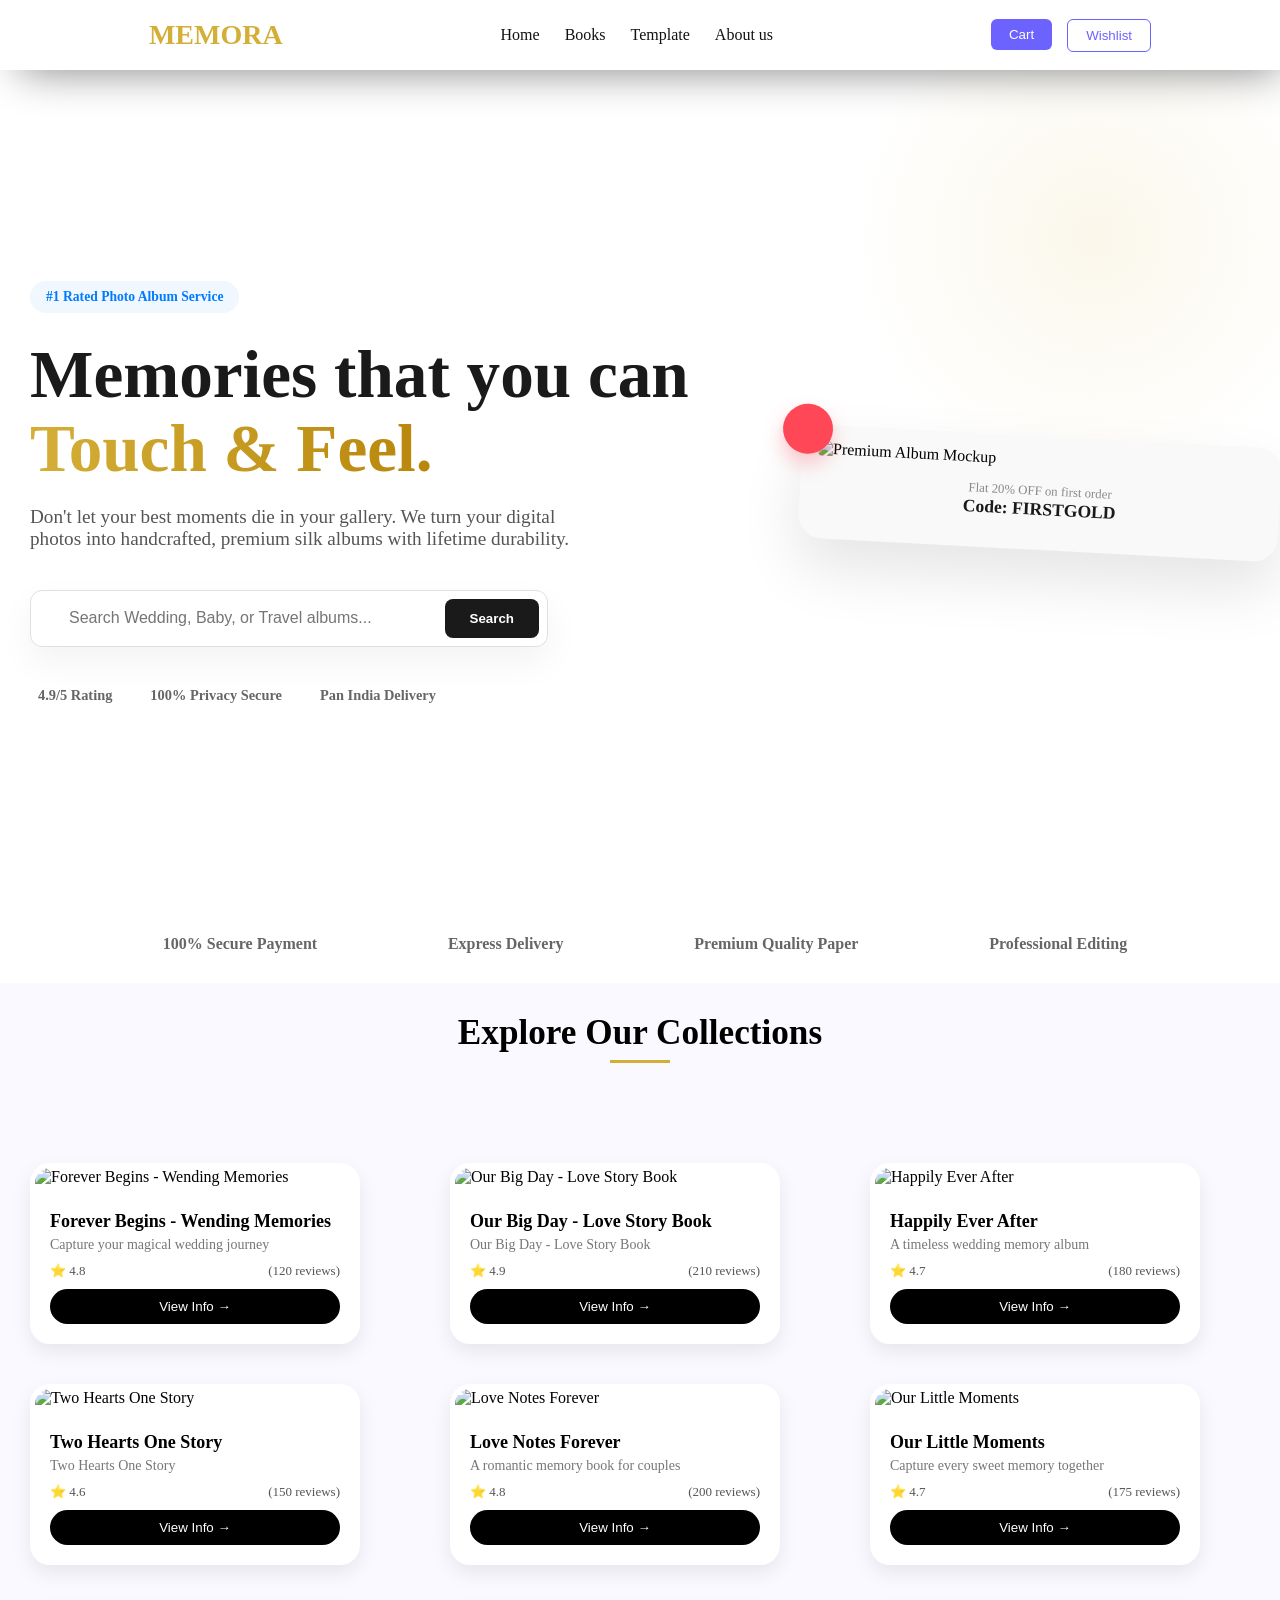
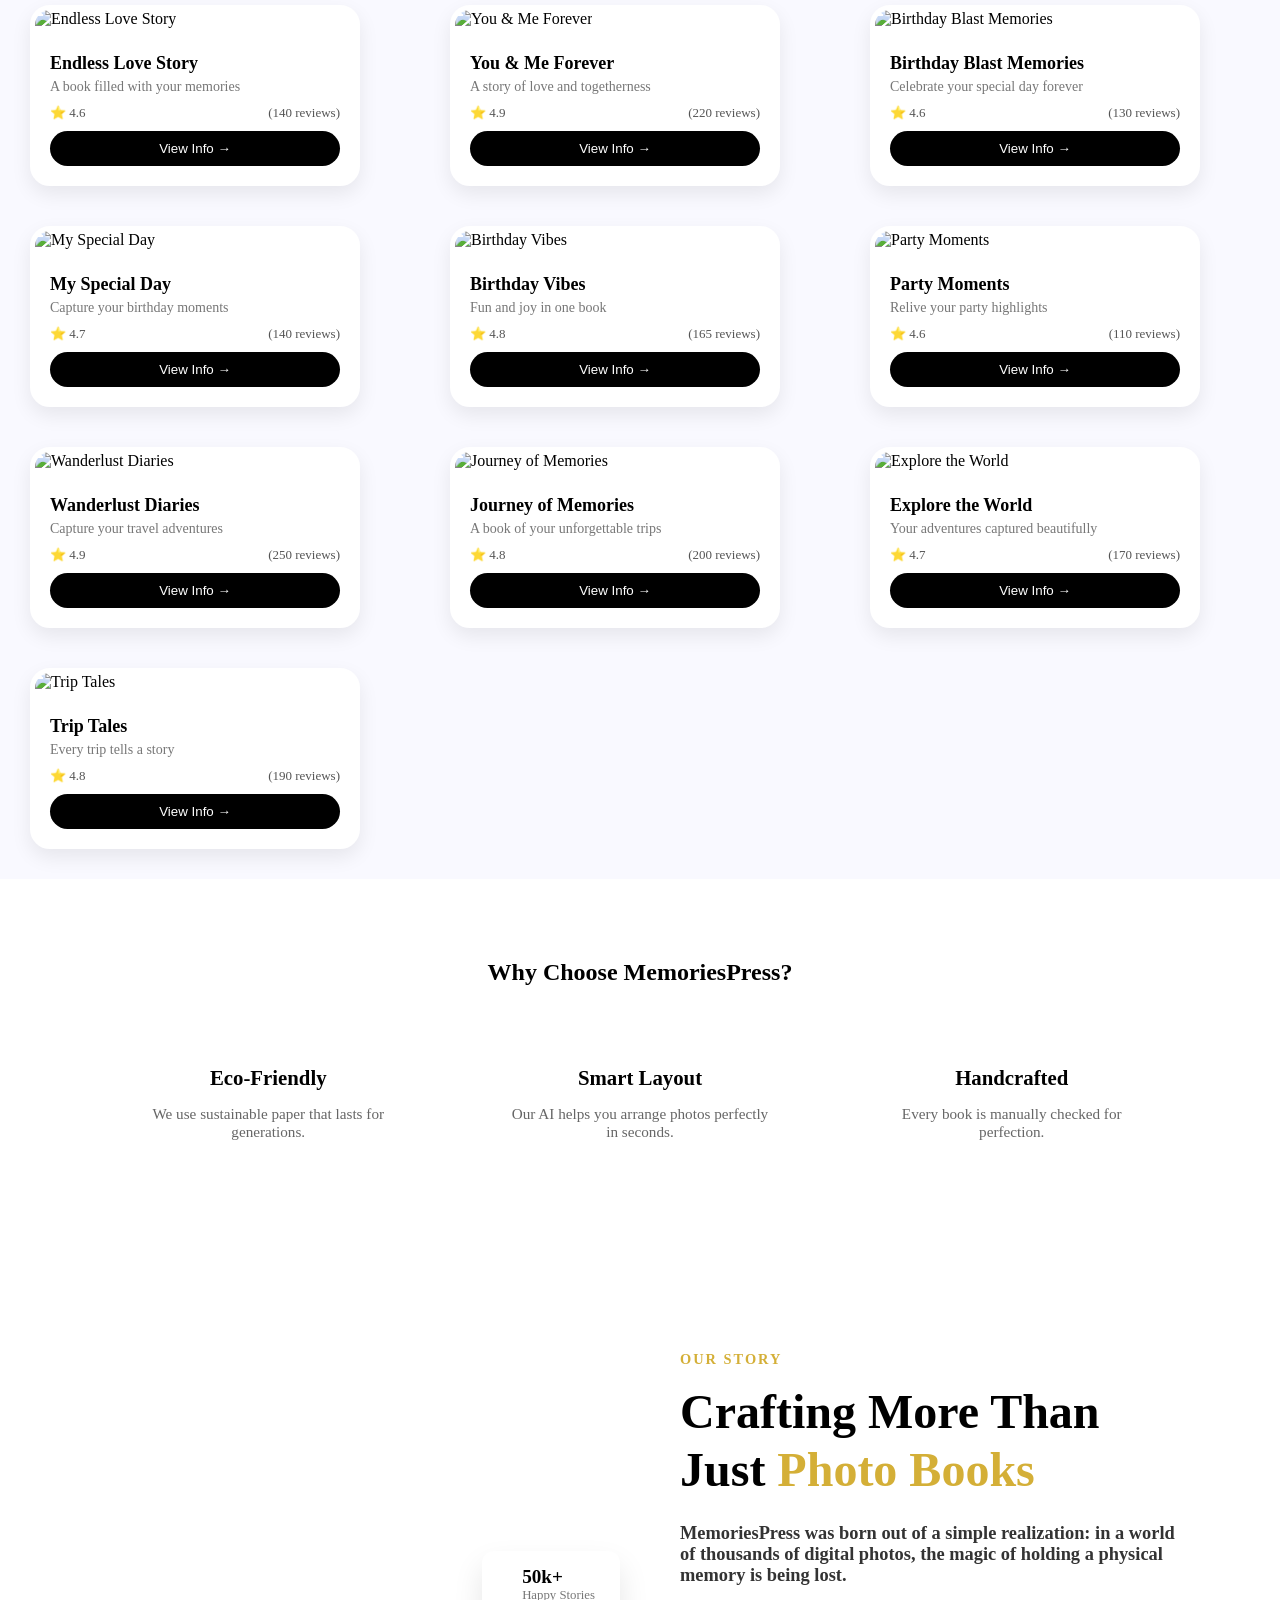
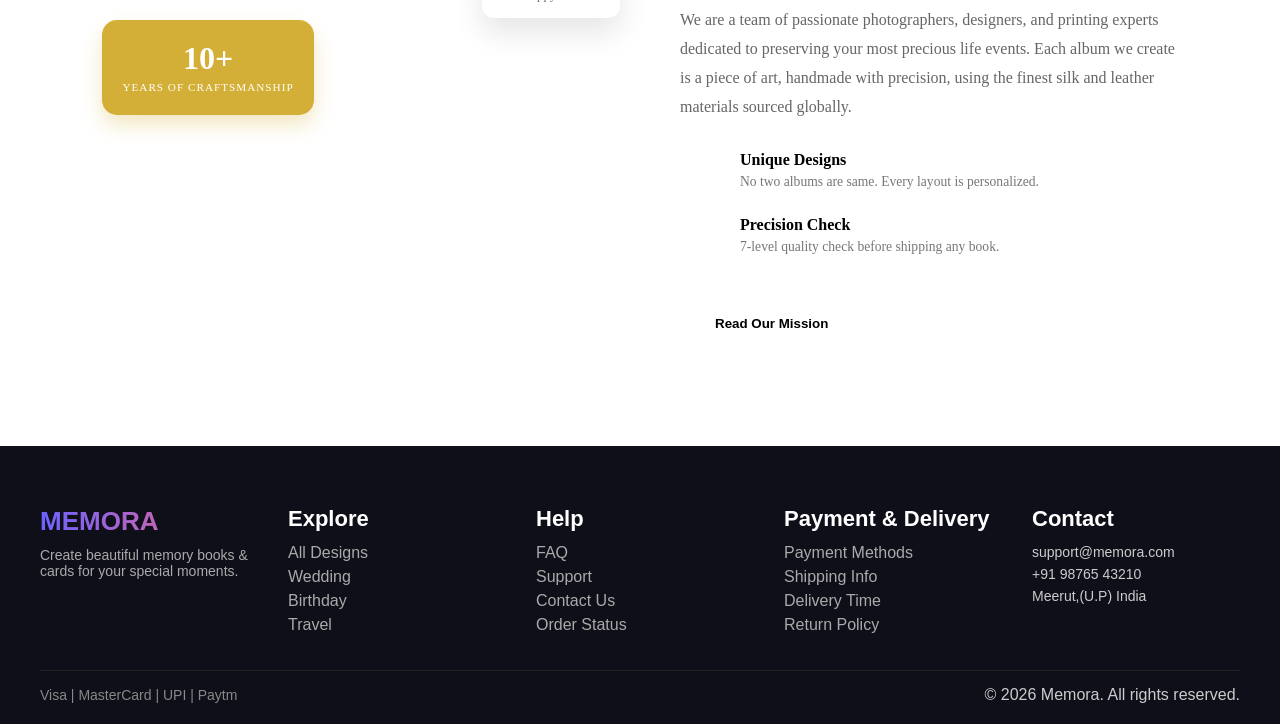
==== commit 1dce4833: "Add new ui desgin for product card" ====
--- a/index.html
+++ b/index.html
@@ -171,73 +171,7 @@
     <!-- =====================================
 -----------riview_section-----------
 =========================================== -->
-    <section class="reviews">
-      <div class="review-header">
-        <h2>Trusted by Thousands</h2>
-        <p>Real experiences from people who created memories with Memora</p>
-      </div>
-
-      <div class="review-track">
-        <div class="review-card">
-          <div class="user">
-            <img src="https://i.pravatar.cc/100?img=1" />
-            <div>
-              <h4>Rahul Sharma</h4>
-              <span>Verified User ✔</span>
-            </div>
-          </div>
-
-          <p>
-            "This platform made my Manali trip unforgettable. Super easy &
-            beautiful designs!"
-          </p>
-
-          <div class="bottom">
-            <span class="stars">★★★★★</span>
-            <span class="tag">Travel Book</span>
-          </div>
-        </div>
-
-        <div class="review-card">
-          <div class="user">
-            <img src="https://i.pravatar.cc/100?img=2" />
-            <div>
-              <h4>Priya Verma</h4>
-              <span>Verified User ✔</span>
-            </div>
-          </div>
-
-          <p>
-            "Loved the UI and smooth experience. My wedding card turned out
-            amazing!"
-          </p>
-
-          <div class="bottom">
-            <span class="stars">★★★★★</span>
-            <span class="tag">Wedding Card</span>
-          </div>
-        </div>
-
-        <div class="review-card">
-          <div class="user">
-            <img src="https://i.pravatar.cc/100?img=3" />
-            <div>
-              <h4>Aman Gupta</h4>
-              <span>Verified User ✔</span>
-            </div>
-          </div>
-
-          <p>
-            "Best memory creator tool I’ve used. Clean design & fast delivery!"
-          </p>
-
-          <div class="bottom">
-            <span class="stars">★★★★★</span>
-            <span class="tag">Photo Book</span>
-          </div>
-        </div>
-      </div>
-    </section>
+    
 
     <!-- ===================================
               ----About_Section----
--- a/css/style.css
+++ b/css/style.css
@@ -81,6 +81,7 @@
   margin-right: 20px;
   display: flex;
   gap: 15px;
+  position: relative;
 }
 
 .Createbtn {
@@ -375,171 +376,135 @@
 .root {
   padding: 10px;
   display: grid;
-  grid-template-columns: repeat(4, 1fr);
+  grid-template-columns: repeat(3, 1fr);
   justify-content: space-around;
 }
 /* ===========card========== */
+.product_container {
+  display: grid;
+  grid-template-columns: repeat(auto-fit, minmax(150px, 1fr));
+  gap: 20px;
+  padding: 20px;
+}
+
+/* Card */
 .Book_card {
-  margin: 10px;
-  border-radius: 10px;
-  width: 300px;
-  height: 380px;
-  background-color: var(--white);
-  border: 2px solid rgb(255, 255, 255);
+  background: #fff;
+  border-radius: 20px;
+  overflow: hidden;
+  transition: 0.3s ease;
+  box-shadow: 0 8px 20px rgba(0,0,0,0.08);
+  position: relative;
+  width: 320px;
+  margin: 20px;
+  border: 5px solid white;
+}
+
+/* Hover effect */
+.Book_card:hover {
+  transform: translateY(-10px) scale(1.02);
+  box-shadow: 0 15px 30px rgba(0,0,0,0.15);
+}
+
+/* Image box */
+.img_box {
   position: relative;
   overflow: hidden;
-  cursor: pointer;
-  box-shadow: 10px 10px 30px -10px gray;
-  transition: all 0.5s ease;
-}
-.Book_card h3 {
-  font-size: 22px;
-  margin-left: 15px;
-  color: var(--Dark_Black);
-  margin-bottom: 10px;
-}
-.Book_card p {
-  margin-left: 15px;
-  color: var(--Light_black);
-  font-size: 14px;
-}
-.Book_card img {
+}
+
+.img_box img {
   width: 100%;
-  height: 200px;
-}
-.rating_box {
-  margin-top: 6px;
-  margin-left: 15px;
-  display: flex;
-  gap: 10px;
-}
-.rating_box .fa-star {
-  color: rgb(255, 187, 0);
-}
-.card_btn {
-  position: absolute;
-  bottom: 10px;
-  left: 25px;
-  width: 80%;
-  height: 40px;
-  color: var(--white);
-  border: none;
-  border-radius: 5px;
-  transition: all 0.4s ease;
-  background: linear-gradient(
-    20deg,
-    rgb(37, 37, 255),
-    rgb(23, 23, 255),
-    rgb(4, 4, 124)
-  );
-}
-.card_btn:hover {
+  height: 220px;
+  object-fit: cover;
+  transition: 0.4s;
+}
+
+/* Image zoom animation */
+.Book_card:hover img {
   transform: scale(1.1);
-  cursor: pointer;
-}
-.price {
-  margin-top: 10px;
-  margin-left: 20px;
-  font-size: 23px;
-  color: var(--Light_black);
-}
-.oldPrice {
-  text-decoration: line-through;
-  color: #888;
-  font-size: 22px;
-}
-
-.Book_card:hover {
-  transform: translateY(-12px);
-  box-shadow: 0 20px 40px rgba(0, 0, 0, 0.15);
-}
+}
+
+/* Top icons */
 .product_card_links {
   position: absolute;
   top: 10px;
   right: 10px;
-  z-index: 1;
   display: flex;
   flex-direction: column;
-  gap: 10px;
-
-  z-index: 10;
-}
-
+  gap: 8px;
+  opacity: 0;
+  transform: translateY(-10px);
+  transition: 0.3s;
+}
+
+/* Show icons on hover */
+.Book_card:hover .product_card_links {
+  opacity: 1;
+  transform: translateY(0);
+}
+
+/* Icon buttons */
 .product_card_links button {
-  width: 34px;
-  height: 34px;
+  background: white;
+  border: none;
+  padding: 8px;
   border-radius: 50%;
+  cursor: pointer;
+  box-shadow: 0 5px 10px rgba(0,0,0,0.1);
+  transition: 0.2s;
+}
+
+.product_card_links button:hover {
+  background: black;
+  color: white;
+}
+
+/* Content */
+.card_content {
+  padding: 15px;
+}
+
+.card_content h3 {
+  font-size: 18px;
+  margin: 10px 0 5px;
+}
+
+.card_content p {
+  font-size: 14px;
+  color: #777;
+}
+
+/* Rating */
+.rating_box {
+  display: flex;
+  justify-content: space-between;
+  font-size: 13px;
+  margin: 10px 0;
+  color: #555;
+}
+
+/* Button */
+.card_btn {
+  width: 100%;
+  padding: 10px;
   border: none;
-  background: rgba(255, 255, 255, 0.9);
-  backdrop-filter: blur(6px);
-  display: flex;
-  align-items: center;
-  justify-content: center;
+  border-radius: 25px;
+  background: black;
+  color: white;
   cursor: pointer;
-  box-shadow: 0 4px 12px rgba(0, 0, 0, 0.1);
-  transition: all 0.3s ease;
-}
-
-.product_card_links i {
-  font-size: 14px;
-  color: #444;
-}
-
-.product_card_links button:hover {
-  transform: scale(1.15);
-  background: linear-gradient(135deg, #6c63ff, #ff6584);
-}
-
-.product_card_links button:hover i {
-  color: white;
-}
-
-@media (max-width: 768px) {
-  .root {
-    overflow-x: hidden;
-    padding: 0;
-    display: grid;
-    grid-template-columns: repeat(2, 1fr);
-  }
-  .hrading {
-    padding: 0;
-    margin-left: 30px;
-  }
-  .hrading h2 {
-    font-size: 32px;
-  }
-  .hrading p {
-    font-size: 14px;
-  }
-  .Book_card {
-    margin: 5px;
-    margin-bottom: 10px;
-    width: 93%;
-    height: 250px;
-    object-fit: cover;
-  }
-  .Book_card img {
-    height: 40%;
-  }
-  .Book_card h3 {
-    font-size: 16px;
-    padding: 5px;
-    margin: 0;
-    color: var(--Light_black);
-  }
-  .Book_card p {
-    margin: 0;
-    font-size: 12px;
-  }
-  .rating_box {
-    margin: 0;
-    display: flex;
-    align-items: center;
-    font-size: 12px;
-  }
-  .card_btn {
-    left: 10px;
-    height: 30px;
+  transition: 0.3s;
+}
+
+/* Button hover */
+.card_btn:hover {
+  background: #333;
+  letter-spacing: 1px;
+}
+
+/* Responsive tweak */
+@media (max-width: 500px) {
+  .img_box img {
+    height: 180px;
   }
 }
 /* ========================================
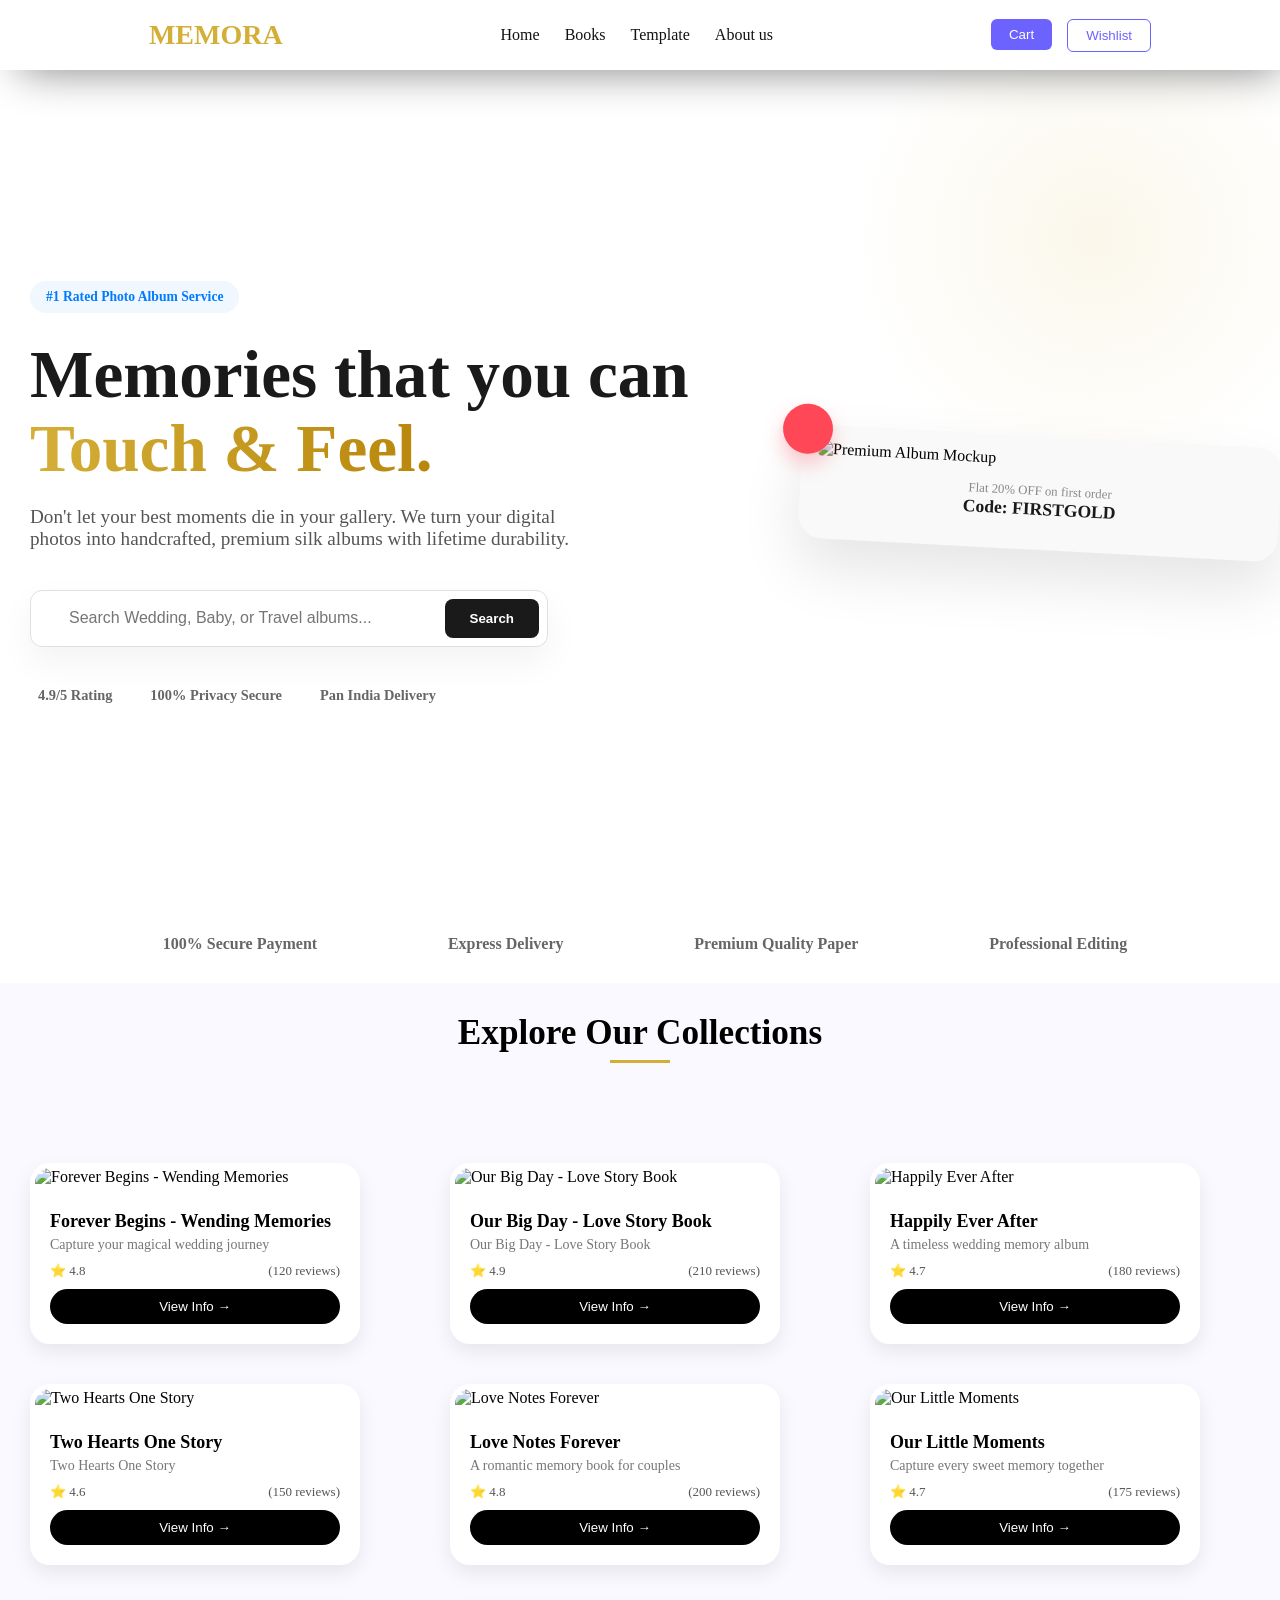
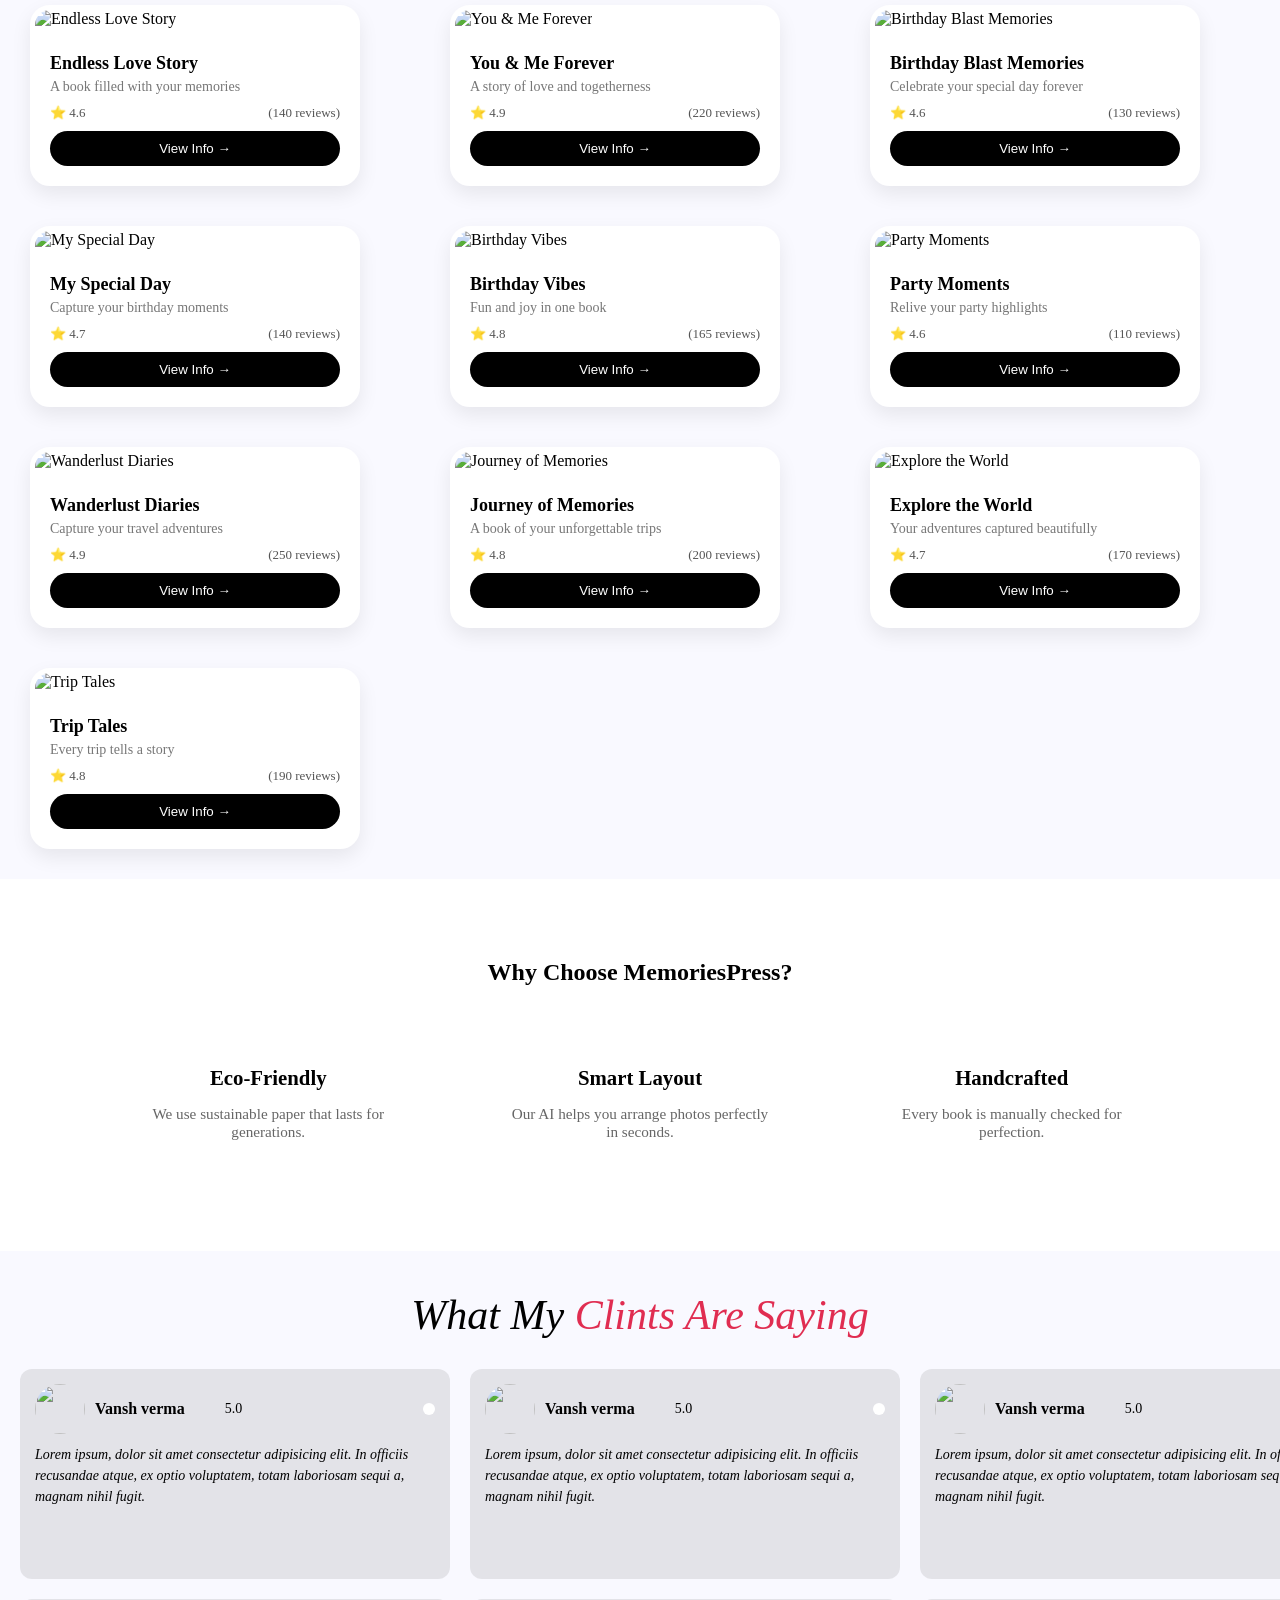
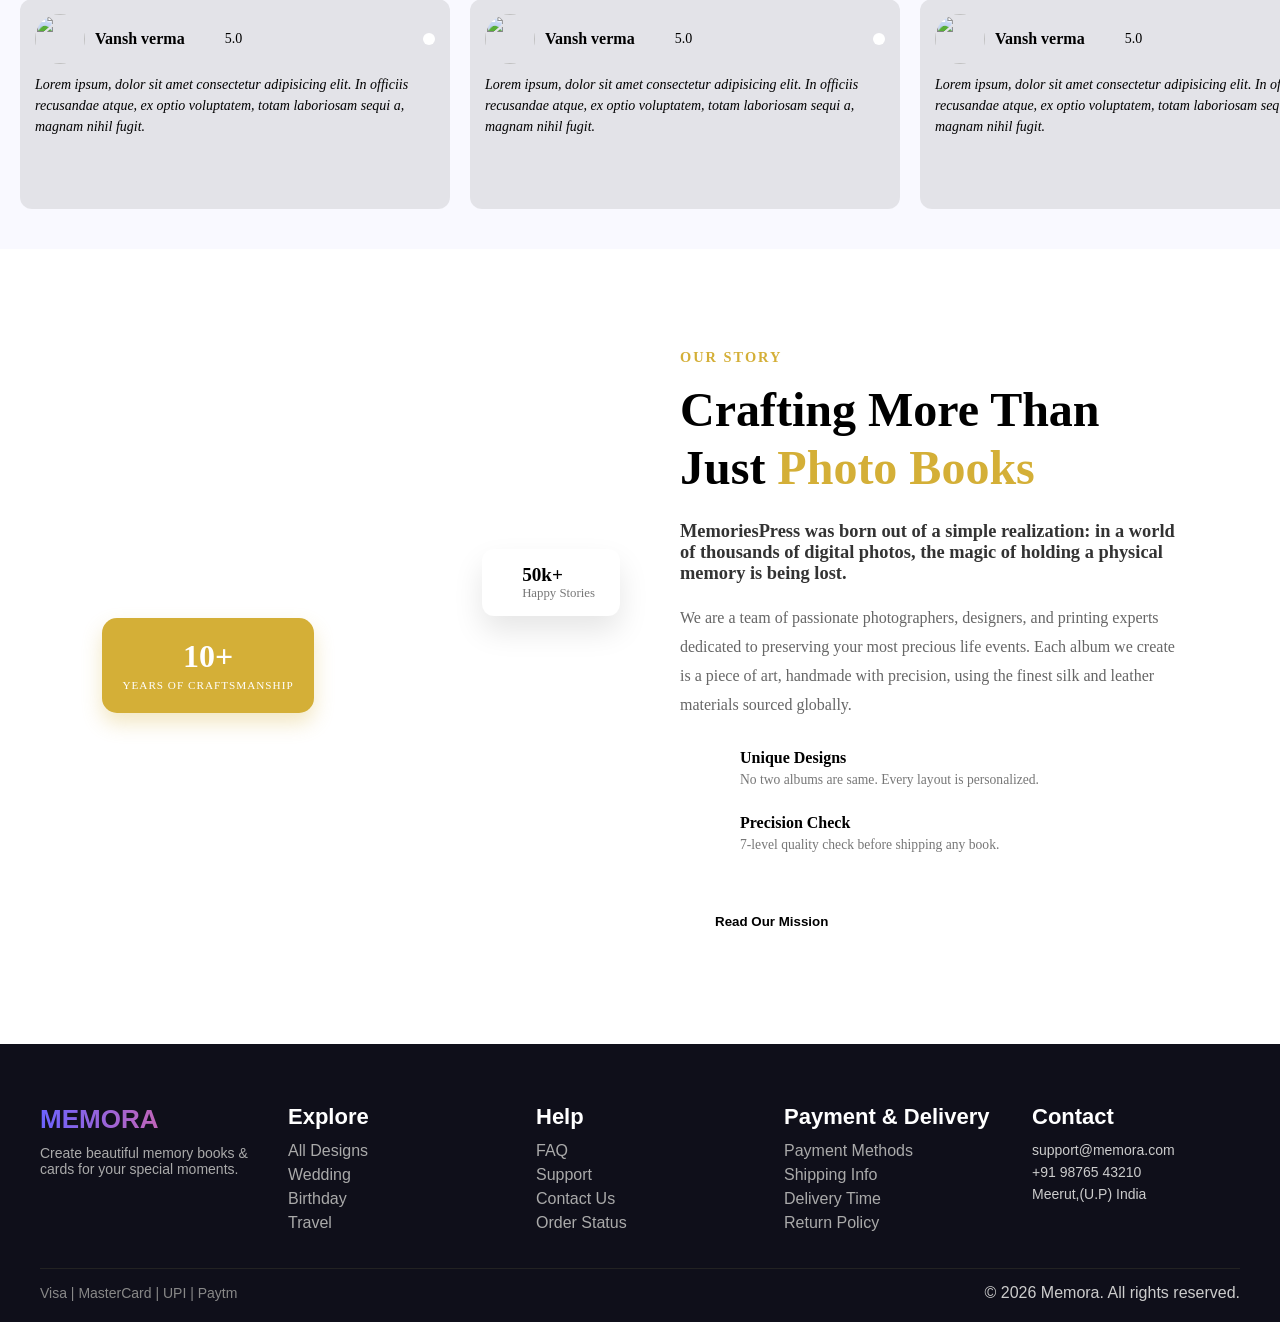
==== commit 6a734ba4: "initial update riview section" ====
--- a/index.html
+++ b/index.html
@@ -1,313 +1,413 @@
 <!doctype html>
 <html lang="en">
-  <head>
-    <meta charset="UTF-8" />
-    <meta name="viewport" content="width=device-width, initial-scale=1.0" />
-    <link rel="stylesheet" href="css/style.css" />
-    <link
-      rel="stylesheet"
-      href="https://cdnjs.cloudflare.com/ajax/libs/font-awesome/7.0.1/css/all.min.css"
-    />
-    <title>MEMORA</title>
-  </head>
-  <body>
-    <!-- ===================================
+
+<head>
+  <meta charset="UTF-8" />
+  <meta name="viewport" content="width=device-width, initial-scale=1.0" />
+  <link rel="stylesheet" href="css/style.css" />
+  <link rel="stylesheet" href="https://cdnjs.cloudflare.com/ajax/libs/font-awesome/7.0.1/css/all.min.css" />
+  <title>MEMORA</title>
+</head>
+
+<body>
+  <!-- ===================================
     ------------NavBar-Section--------------
     ======================================== -->
-    <nav>
-      <h1>MEMORA</h1>
-      <ul>
-        <li><a href="#home">Home</a></li>
-        <li><a href="#Books">Books</a></li>
-            <li><a href="Template.html">Template</a></li>
-        <li><a href="#About">About us</a></li>
-    
-      </ul>
-
-      <div class="btn_group">
-     <a href="cart.html">   <button class="Createbtn"><i class="fa-solid fa-cart-shopping"></i> Cart</button></a>
-      <a href="wishlist.html">  <button class="LoginBtn"><i class="fa-regular fa-heart"></i> Wishlist</button></a>
-      </div>
-    </nav>
-
-    <section class="Mobile_nav">
-      <a href="index.html">
-        <div class="Mob_link">
-          <i class="fa-regular fa-house"></i>
-          <p>Home</p>
-        </div>
-      </a>
-
-      <a href="Books">
-        <div class="Mob_link">
-          <i class="fa-solid fa-palette"></i>
-          <p>Desgin</p>
-        </div>
-      </a>
-
-      <a href="cart.html">
-        <div class="Mob_link">
-          <i class="fa-solid fa-cart-shopping"></i>
-          <p>Cart</p>
-        </div>
-      </a>
-      <a href="#">
-        <div class="Mob_link">
-          <i class="fa-regular fa-circle-user"></i>
-          <p>Profile</p>
-        </div>
-      </a>
-    </section>
-    <!-- ===================================
+  <nav>
+    <h1>MEMORA</h1>
+    <ul>
+      <li><a href="#home">Home</a></li>
+      <li><a href="#Books">Books</a></li>
+      <li><a href="Template.html">Template</a></li>
+      <li><a href="#About">About us</a></li>
+
+    </ul>
+
+    <div class="btn_group">
+      <a href="cart.html"> <button class="Createbtn"><i class="fa-solid fa-cart-shopping"></i> Cart</button></a>
+      <a href="wishlist.html"> <button class="LoginBtn"><i class="fa-regular fa-heart"></i> Wishlist</button></a>
+    </div>
+  </nav>
+
+  <section class="Mobile_nav">
+    <a href="index.html">
+      <div class="Mob_link">
+        <i class="fa-regular fa-house"></i>
+        <p>Home</p>
+      </div>
+    </a>
+
+    <a href="Books">
+      <div class="Mob_link">
+        <i class="fa-solid fa-palette"></i>
+        <p>Desgin</p>
+      </div>
+    </a>
+
+    <a href="cart.html">
+      <div class="Mob_link">
+        <i class="fa-solid fa-cart-shopping"></i>
+        <p>Cart</p>
+      </div>
+    </a>
+    <a href="#">
+      <div class="Mob_link">
+        <i class="fa-regular fa-circle-user"></i>
+        <p>Profile</p>
+      </div>
+    </a>
+  </section>
+  <!-- ===================================
     ------------Hero-Section----------------
     ======================================== -->
-    <section class="hero-modern" id="home">
-      <div class="hero-container">
-        <div class="hero-text-side">
-          <span class="badge"> #1 Rated Photo Album Service</span>
-          <h1>
-            Memories that you can
-            <span class="gradient-text">Touch & Feel.</span>
-          </h1>
-          <p>
-            Don't let your best moments die in your gallery. We turn your
-            digital photos into handcrafted, premium silk albums with lifetime
-            durability.
-          </p>
-
-          <div class="hero-actions">
-            <div class="search-wrapper">
-              <i class="fas fa-search"></i>
-              <input
-                class="search_input"
-                type="text"
-                placeholder="Search Wedding, Baby, or Travel albums..."
-              />
-              <button class="hero-btn-main">Search</button>
-            </div>
-          </div>
-
-          <div class="hero-trust-indicators">
-            <div class="t-item">
-              <i class="fas fa-check-circle"></i> 4.9/5 Rating
-            </div>
-            <div class="t-item">
-              <i class="fas fa-shield-halved"></i> 100% Privacy Secure
-            </div>
-            <div class="t-item">
-              <i class="fas fa-truck-fast"></i> Pan India Delivery
-            </div>
-          </div>
-        </div>
-
-        <div class="hero-visual-side">
-          <div class="promo-card">
-            <div class="floating-icon"><i class="fas fa-heart"></i></div>
-            <img
-              src="https://i.pinimg.com/1200x/46/38/6e/46386e20f28de2e6f057bb2f2c413f37.jpg"
-              alt="Premium Album Mockup"
-            />
-            <div class="promo-info">
-              <p>Flat 20% OFF on first order</p>
-              <strong>Code: FIRSTGOLD</strong>
-            </div>
-          </div>
-        </div>
-      </div>
-    </section>
-    <!-- --------------------------------
+  <section class="hero-modern" id="home">
+    <div class="hero-container">
+      <div class="hero-text-side">
+        <span class="badge"> #1 Rated Photo Album Service</span>
+        <h1>
+          Memories that you can
+          <span class="gradient-text">Touch & Feel.</span>
+        </h1>
+        <p>
+          Don't let your best moments die in your gallery. We turn your
+          digital photos into handcrafted, premium silk albums with lifetime
+          durability.
+        </p>
+
+        <div class="hero-actions">
+          <div class="search-wrapper">
+            <i class="fas fa-search"></i>
+            <input class="search_input" type="text" placeholder="Search Wedding, Baby, or Travel albums..." />
+            <button class="hero-btn-main">Search</button>
+          </div>
+        </div>
+
+        <div class="hero-trust-indicators">
+          <div class="t-item">
+            <i class="fas fa-check-circle"></i> 4.9/5 Rating
+          </div>
+          <div class="t-item">
+            <i class="fas fa-shield-halved"></i> 100% Privacy Secure
+          </div>
+          <div class="t-item">
+            <i class="fas fa-truck-fast"></i> Pan India Delivery
+          </div>
+        </div>
+      </div>
+
+      <div class="hero-visual-side">
+        <div class="promo-card">
+          <div class="floating-icon"><i class="fas fa-heart"></i></div>
+          <img src="https://i.pinimg.com/1200x/46/38/6e/46386e20f28de2e6f057bb2f2c413f37.jpg"
+            alt="Premium Album Mockup" />
+          <div class="promo-info">
+            <p>Flat 20% OFF on first order</p>
+            <strong>Code: FIRSTGOLD</strong>
+          </div>
+        </div>
+      </div>
+    </div>
+  </section>
+  <!-- --------------------------------
           ---trust_section--------
     ------------------------------ -->
-    <section class="trust-bar">
-      <div class="trust-item">
-        <i class="fas fa-shield-alt"></i> <span>100% Secure Payment</span>
-      </div>
-      <div class="trust-item">
-        <i class="fas fa-truck"></i> <span>Express Delivery</span>
-      </div>
-      <div class="trust-item">
-        <i class="fas fa-award"></i> <span>Premium Quality Paper</span>
-      </div>
-      <div class="trust-item">
-        <i class="fas fa-camera-retro"></i> <span>Professional Editing</span>
-      </div>
-    </section>
-
-    <!-- ===================================
+  <section class="trust-bar">
+    <div class="trust-item">
+      <i class="fas fa-shield-alt"></i> <span>100% Secure Payment</span>
+    </div>
+    <div class="trust-item">
+      <i class="fas fa-truck"></i> <span>Express Delivery</span>
+    </div>
+    <div class="trust-item">
+      <i class="fas fa-award"></i> <span>Premium Quality Paper</span>
+    </div>
+    <div class="trust-item">
+      <i class="fas fa-camera-retro"></i> <span>Professional Editing</span>
+    </div>
+  </section>
+
+  <!-- ===================================
           ----featured-designsSection----
     ======================================== -->
-    <section class="featured-designs_section" id="Books">
-      <div class="hrading">
-        <h2 class="section-title">Explore Our Collections</h2>
-      </div>
-
-      <div class="root"></div>
-    </section>
-    <!-- ===================================
+  <section class="featured-designs_section" id="Books">
+    <div class="hrading">
+      <h2 class="section-title">Explore Our Collections</h2>
+    </div>
+
+    <div class="root"></div>
+  </section>
+  <!-- ===================================
           ---- why uss Section----
     ======================================== -->
-    <section class="why-us" id="why-us">
-      <div class="why-content">
-        <h2>Why Choose MemoriesPress?</h2>
-        <div class="why-grid">
-          <div class="why-card">
-            <i class="fas fa-leaf"></i>
-            <h3>Eco-Friendly</h3>
-            <p>We use sustainable paper that lasts for generations.</p>
-          </div>
-          <div class="why-card">
-            <i class="fas fa-magic"></i>
-            <h3>Smart Layout</h3>
-            <p>Our AI helps you arrange photos perfectly in seconds.</p>
-          </div>
-          <div class="why-card">
-            <i class="fas fa-gem"></i>
-            <h3>Handcrafted</h3>
-            <p>Every book is manually checked for perfection.</p>
-          </div>
-        </div>
-      </div>
-    </section>
-    <!-- =====================================
+  <section class="why-us" id="why-us">
+    <div class="why-content">
+      <h2>Why Choose MemoriesPress?</h2>
+      <div class="why-grid">
+        <div class="why-card">
+          <i class="fas fa-leaf"></i>
+          <h3>Eco-Friendly</h3>
+          <p>We use sustainable paper that lasts for generations.</p>
+        </div>
+        <div class="why-card">
+          <i class="fas fa-magic"></i>
+          <h3>Smart Layout</h3>
+          <p>Our AI helps you arrange photos perfectly in seconds.</p>
+        </div>
+        <div class="why-card">
+          <i class="fas fa-gem"></i>
+          <h3>Handcrafted</h3>
+          <p>Every book is manually checked for perfection.</p>
+        </div>
+      </div>
+    </div>
+  </section>
+  <!-- =====================================
 -----------riview_section-----------
 =========================================== -->
-    
-
-    <!-- ===================================
+  <section class="review-section">
+    <h1>What My <span>Clints Are Saying</span></h1>
+
+    <section class="riview_contain">
+      <!-- ---Card-01--- -->
+      <div class="riview_card">
+        <div class="riview_head">
+          <img src="https://i.pinimg.com/736x/f5/47/d8/f547d800625af9056d62efe8969aeea0.jpg" alt="">
+          <h3>Vansh verma</h3>
+          <div class="riview_icon">
+            <i class="fa-solid fa-star"></i>
+            <i class="fa-solid fa-star"></i>
+            <i class="fa-solid fa-star"></i>
+            <i class="fa-solid fa-star"></i>
+            <i class="fa-solid fa-star"></i>
+            <p>5.0</p>
+          </div>
+          <span class="quote_icon"><i class="fa-solid fa-quote-left"></i></span>
+        </div>
+        <p class="riview_para">Lorem ipsum, dolor sit amet consectetur adipisicing elit. In officiis recusandae atque, ex optio voluptatem,
+          totam laboriosam sequi a, magnam nihil fugit.</p>
+      </div>
+        <!-- ---Card-01--- -->
+      <div class="riview_card">
+        <div class="riview_head">
+          <img src="https://i.pinimg.com/736x/f5/47/d8/f547d800625af9056d62efe8969aeea0.jpg" alt="">
+          <h3>Vansh verma</h3>
+          <div class="riview_icon">
+            <i class="fa-solid fa-star"></i>
+            <i class="fa-solid fa-star"></i>
+            <i class="fa-solid fa-star"></i>
+            <i class="fa-solid fa-star"></i>
+            <i class="fa-solid fa-star"></i>
+            <p>5.0</p>
+          </div>
+          <span class="quote_icon"><i class="fa-solid fa-quote-left"></i></span>
+        </div>
+        <p class="riview_para">Lorem ipsum, dolor sit amet consectetur adipisicing elit. In officiis recusandae atque, ex optio voluptatem,
+          totam laboriosam sequi a, magnam nihil fugit.</p>
+      </div>
+        <!-- ---Card-01--- -->
+      <div class="riview_card">
+        <div class="riview_head">
+          <img src="https://i.pinimg.com/736x/f5/47/d8/f547d800625af9056d62efe8969aeea0.jpg" alt="">
+          <h3>Vansh verma</h3>
+          <div class="riview_icon">
+            <i class="fa-solid fa-star"></i>
+            <i class="fa-solid fa-star"></i>
+            <i class="fa-solid fa-star"></i>
+            <i class="fa-solid fa-star"></i>
+            <i class="fa-solid fa-star"></i>
+            <p>5.0</p>
+          </div>
+          <span class="quote_icon"><i class="fa-solid fa-quote-left"></i></span>
+        </div>
+        <p class="riview_para">Lorem ipsum, dolor sit amet consectetur adipisicing elit. In officiis recusandae atque, ex optio voluptatem,
+          totam laboriosam sequi a, magnam nihil fugit.</p>
+      </div>
+        <!-- ---Card-01--- -->
+      <div class="riview_card">
+        <div class="riview_head">
+          <img src="https://i.pinimg.com/736x/f5/47/d8/f547d800625af9056d62efe8969aeea0.jpg" alt="">
+          <h3>Vansh verma</h3>
+          <div class="riview_icon">
+            <i class="fa-solid fa-star"></i>
+            <i class="fa-solid fa-star"></i>
+            <i class="fa-solid fa-star"></i>
+            <i class="fa-solid fa-star"></i>
+            <i class="fa-solid fa-star"></i>
+            <p>5.0</p>
+          </div>
+          <span class="quote_icon"><i class="fa-solid fa-quote-left"></i></span>
+        </div>
+        <p class="riview_para">Lorem ipsum, dolor sit amet consectetur adipisicing elit. In officiis recusandae atque, ex optio voluptatem,
+          totam laboriosam sequi a, magnam nihil fugit.</p>
+      </div>
+        <!-- ---Card-01--- -->
+      <div class="riview_card">
+        <div class="riview_head">
+          <img src="https://i.pinimg.com/736x/f5/47/d8/f547d800625af9056d62efe8969aeea0.jpg" alt="">
+          <h3>Vansh verma</h3>
+          <div class="riview_icon">
+            <i class="fa-solid fa-star"></i>
+            <i class="fa-solid fa-star"></i>
+            <i class="fa-solid fa-star"></i>
+            <i class="fa-solid fa-star"></i>
+            <i class="fa-solid fa-star"></i>
+            <p>5.0</p>
+          </div>
+          <span class="quote_icon"><i class="fa-solid fa-quote-left"></i></span>
+        </div>
+        <p class="riview_para">Lorem ipsum, dolor sit amet consectetur adipisicing elit. In officiis recusandae atque, ex optio voluptatem,
+          totam laboriosam sequi a, magnam nihil fugit.</p>
+      </div>
+        <!-- ---Card-01--- -->
+      <div class="riview_card">
+        <div class="riview_head">
+          <img src="https://i.pinimg.com/736x/f5/47/d8/f547d800625af9056d62efe8969aeea0.jpg" alt="">
+          <h3>Vansh verma</h3>
+          <div class="riview_icon">
+            <i class="fa-solid fa-star"></i>
+            <i class="fa-solid fa-star"></i>
+            <i class="fa-solid fa-star"></i>
+            <i class="fa-solid fa-star"></i>
+            <i class="fa-solid fa-star"></i>
+            <p>5.0</p>
+          </div>
+          <span class="quote_icon"><i class="fa-solid fa-quote-left"></i></span>
+        </div>
+        <p class="riview_para">Lorem ipsum, dolor sit amet consectetur adipisicing elit. In officiis recusandae atque, ex optio voluptatem,
+          totam laboriosam sequi a, magnam nihil fugit.</p>
+      </div>
+      
+    </section>
+  </section>
+
+  <!-- ===================================
               ----About_Section----
     ======================================== -->
-    <section class="about-premium" id="About">
-      <div class="about-container">
-        <div class="about-visual">
-          <div class="experience-badge">
-            <span class="years">10+</span>
-            <span class="text">Years of Craftsmanship</span>
-          </div>
-          <img
-            src="https://images.unsplash.com/photo-1531591022136-eb8b0da1e6d0?q=80&w=800"
-            alt="Our Workshop"
-            class="main-about-img"
-          />
-          <div class="floating-stat">
-            <i class="fas fa-heart"></i>
+  <section class="about-premium" id="About">
+    <div class="about-container">
+      <div class="about-visual">
+        <div class="experience-badge">
+          <span class="years">10+</span>
+          <span class="text">Years of Craftsmanship</span>
+        </div>
+        <img src="https://images.unsplash.com/photo-1531591022136-eb8b0da1e6d0?q=80&w=800" alt="Our Workshop"
+          class="main-about-img" />
+        <div class="floating-stat">
+          <i class="fas fa-heart"></i>
+          <div>
+            <strong>50k+</strong>
+            <p>Happy Stories</p>
+          </div>
+        </div>
+      </div>
+
+      <div class="about-content">
+        <span class="about-tag">OUR STORY</span>
+        <h2>
+          Crafting More Than Just <span class="accent-text">Photo Books</span>
+        </h2>
+        <p class="main-p">
+          MemoriesPress was born out of a simple realization: in a world of
+          thousands of digital photos, the magic of holding a physical memory
+          is being lost.
+        </p>
+        <p class="sub-p">
+          We are a team of passionate photographers, designers, and printing
+          experts dedicated to preserving your most precious life events. Each
+          album we create is a piece of art, handmade with precision, using
+          the finest silk and leather materials sourced globally.
+        </p>
+
+        <div class="about-features">
+          <div class="a-feat-item">
+            <div class="a-icon"><i class="fas fa-fingerprint"></i></div>
             <div>
-              <strong>50k+</strong>
-              <p>Happy Stories</p>
+              <h4>Unique Designs</h4>
+              <p>No two albums are same. Every layout is personalized.</p>
             </div>
           </div>
-        </div>
-
-        <div class="about-content">
-          <span class="about-tag">OUR STORY</span>
-          <h2>
-            Crafting More Than Just <span class="accent-text">Photo Books</span>
-          </h2>
-          <p class="main-p">
-            MemoriesPress was born out of a simple realization: in a world of
-            thousands of digital photos, the magic of holding a physical memory
-            is being lost.
-          </p>
-          <p class="sub-p">
-            We are a team of passionate photographers, designers, and printing
-            experts dedicated to preserving your most precious life events. Each
-            album we create is a piece of art, handmade with precision, using
-            the finest silk and leather materials sourced globally.
-          </p>
-
-          <div class="about-features">
-            <div class="a-feat-item">
-              <div class="a-icon"><i class="fas fa-fingerprint"></i></div>
-              <div>
-                <h4>Unique Designs</h4>
-                <p>No two albums are same. Every layout is personalized.</p>
-              </div>
+          <div class="a-feat-item">
+            <div class="a-icon"><i class="fas fa-microscope"></i></div>
+            <div>
+              <h4>Precision Check</h4>
+              <p>7-level quality check before shipping any book.</p>
             </div>
-            <div class="a-feat-item">
-              <div class="a-icon"><i class="fas fa-microscope"></i></div>
-              <div>
-                <h4>Precision Check</h4>
-                <p>7-level quality check before shipping any book.</p>
-              </div>
-            </div>
-          </div>
-
-          <button
-            class="btn-about"
-            onclick="showToast('Learning about our craft...')"
-          >
-            Read Our Mission
-          </button>
-        </div>
-      </div>
-    </section>
-
-    <!-- ===================================
+          </div>
+        </div>
+
+        <button class="btn-about" onclick="showToast('Learning about our craft...')">
+          Read Our Mission
+        </button>
+      </div>
+    </div>
+  </section>
+
+  <!-- ===================================
               ----Footer_Section----
     ======================================== -->
-    <footer class="footer">
-      <div class="footer-container">
-        <!-- BRAND -->
-        <div class="footer-col brand">
-          <h2>MEMORA</h2>
-          <p>Create beautiful memory books & cards for your special moments.</p>
-        </div>
-
-        <!-- EXPLORE -->
-        <div class="footer-col">
-          <h3>Explore</h3>
-          <a href="#">All Designs</a>
-          <a href="#">Wedding</a>
-          <a href="#">Birthday</a>
-          <a href="#">Travel</a>
-        </div>
-
-        <!-- HELP -->
-        <div class="footer-col">
-          <h3>Help</h3>
-          <a href="#">FAQ</a>
-          <a href="#">Support</a>
-          <a href="#">Contact Us</a>
-          <a href="#">Order Status</a>
-        </div>
-
-        <!-- PAYMENT & DELIVERY -->
-        <div class="footer-col">
-          <h3>Payment & Delivery</h3>
-          <a href="#">Payment Methods</a>
-          <a href="#">Shipping Info</a>
-          <a href="#">Delivery Time</a>
-          <a href="#">Return Policy</a>
-        </div>
-
-        <!-- CONTACT -->
-        <div class="footer-col contact">
-          <h3>Contact</h3>
-          <p><i class="fa-solid fa-envelope"></i> support@memora.com</p>
-          <p><i class="fa-solid fa-phone"></i> +91 98765 43210</p>
-          <p><i class="fa-solid fa-location-dot"></i>Meerut,(U.P) India</p>
-
-          <div class="socials">
-            <i class="fa-brands fa-instagram"></i>
-            <i class="fa-brands fa-whatsapp"></i>
-            <i class="fa-brands fa-youtube"></i>
-          </div>
-        </div>
-      </div>
-
-      <!-- BOTTOM -->
-      <div class="footer-bottom">
-        <div class="payments">
-          <i class="fa-brands fa-cc-visa"></i> Visa |<i
-            class="fa-brands fa-cc-mastercard"
-          ></i>
-          MasterCard | UPI | Paytm
-        </div>
-
-        <p>© 2026 Memora. All rights reserved.</p>
-      </div>
-    </footer>
-  </body>
-  <script src="JS/Data.js"></script>
-<script  src="JS/BooksJson.js"></script>
-  <script type="module"  src="JS/script.js"></script>
-</html>
+  <footer class="footer">
+    <div class="footer-container">
+      <!-- BRAND -->
+      <div class="footer-col brand">
+        <h2>MEMORA</h2>
+        <p>Create beautiful memory books & cards for your special moments.</p>
+      </div>
+
+      <!-- EXPLORE -->
+      <div class="footer-col">
+        <h3>Explore</h3>
+        <a href="#">All Designs</a>
+        <a href="#">Wedding</a>
+        <a href="#">Birthday</a>
+        <a href="#">Travel</a>
+      </div>
+
+      <!-- HELP -->
+      <div class="footer-col">
+        <h3>Help</h3>
+        <a href="#">FAQ</a>
+        <a href="#">Support</a>
+        <a href="#">Contact Us</a>
+        <a href="#">Order Status</a>
+      </div>
+
+      <!-- PAYMENT & DELIVERY -->
+      <div class="footer-col">
+        <h3>Payment & Delivery</h3>
+        <a href="#">Payment Methods</a>
+        <a href="#">Shipping Info</a>
+        <a href="#">Delivery Time</a>
+        <a href="#">Return Policy</a>
+      </div>
+
+      <!-- CONTACT -->
+      <div class="footer-col contact">
+        <h3>Contact</h3>
+        <p><i class="fa-solid fa-envelope"></i> support@memora.com</p>
+        <p><i class="fa-solid fa-phone"></i> +91 98765 43210</p>
+        <p><i class="fa-solid fa-location-dot"></i>Meerut,(U.P) India</p>
+
+        <div class="socials">
+          <i class="fa-brands fa-instagram"></i>
+          <i class="fa-brands fa-whatsapp"></i>
+          <i class="fa-brands fa-youtube"></i>
+        </div>
+      </div>
+    </div>
+
+    <!-- BOTTOM -->
+    <div class="footer-bottom">
+      <div class="payments">
+        <i class="fa-brands fa-cc-visa"></i> Visa |<i class="fa-brands fa-cc-mastercard"></i>
+        MasterCard | UPI | Paytm
+      </div>
+
+      <p>© 2026 Memora. All rights reserved.</p>
+    </div>
+  </footer>
+</body>
+<script src="JS/Data.js"></script>
+<script src="JS/BooksJson.js"></script>
+<script type="module" src="JS/script.js"></script>
+
+</html>
--- a/css/style.css
+++ b/css/style.css
@@ -2,23 +2,27 @@
   --Dark_Black: #181717;
   --Light_black: #302f2f;
   --Primary: #6c63ff;
-  --Secondary: #ff6584;
+  --Secondary: #e02d51;
   --teal_background: #50e3c2;
   --text: #131212;
   --Background: #f9f9ff;
   --white: #f9f9ff;
   --accent: #d4af37;
 }
-html{
+
+html {
   scroll-behavior: smooth;
 }
+
 * {
   margin: 0;
   padding: 0;
 }
+
 body {
   background-color: var(--Background);
 }
+
 /* ========================================
             ====NavBar=======
 ======================================== */
@@ -126,6 +130,7 @@
   box-shadow: 0 2px 10px rgba(0, 0, 0, 0.05);
   background-color: var(--white);
 }
+
 .Mob_link {
   color: var(--Dark_Black);
   display: inline-block;
@@ -133,18 +138,22 @@
   text-align: center;
   padding: 5px;
 }
+
 /* mobile layout */
 @media (max-width: 768px) {
   nav ul {
     display: none;
   }
+
   .Mobile_nav {
     display: flex;
   }
+
   .Createbtn {
     display: none;
   }
 }
+
 /* ========================================
             --Hero_Section--
 ======================================== */
@@ -168,11 +177,9 @@
   right: -5%;
   width: 500px;
   height: 500px;
-  background: radial-gradient(
-    circle,
-    rgba(212, 175, 55, 0.1) 0%,
-    rgba(255, 255, 255, 0) 70%
-  );
+  background: radial-gradient(circle,
+      rgba(212, 175, 55, 0.1) 0%,
+      rgba(255, 255, 255, 0) 70%);
   z-index: 1;
 }
 
@@ -315,6 +322,7 @@
   margin: 0;
   color: #888;
 }
+
 .promo-info strong {
   font-size: 1.1rem;
   color: #1a1a1a;
@@ -325,20 +333,26 @@
     grid-template-columns: 1fr;
     text-align: center;
   }
+
   .hero-text-side h1 {
     font-size: 2.8rem;
   }
+
   .search-wrapper {
     margin: 0 auto;
   }
+
   .hero-trust-indicators {
     justify-content: center;
     flex-direction: column;
     gap: 10px;
   }
+
   .hero-visual-side {
     display: none;
-  } /* Mobile par saaf look ke liye hide */
+  }
+
+  /* Mobile par saaf look ke liye hide */
   .hero-modern {
     padding-top: 50px;
     min-height: auto;
@@ -353,15 +367,18 @@
   height: auto;
   background-color: var(--Background);
 }
+
 .hrading {
   padding: 30px;
 }
+
 .section-title {
   text-align: center;
   font-size: 2.2rem;
   margin-bottom: 50px;
   position: relative;
 }
+
 .section-title::after {
   content: "";
   width: 60px;
@@ -379,6 +396,7 @@
   grid-template-columns: repeat(3, 1fr);
   justify-content: space-around;
 }
+
 /* ===========card========== */
 .product_container {
   display: grid;
@@ -393,7 +411,7 @@
   border-radius: 20px;
   overflow: hidden;
   transition: 0.3s ease;
-  box-shadow: 0 8px 20px rgba(0,0,0,0.08);
+  box-shadow: 0 8px 20px rgba(0, 0, 0, 0.08);
   position: relative;
   width: 320px;
   margin: 20px;
@@ -403,7 +421,7 @@
 /* Hover effect */
 .Book_card:hover {
   transform: translateY(-10px) scale(1.02);
-  box-shadow: 0 15px 30px rgba(0,0,0,0.15);
+  box-shadow: 0 15px 30px rgba(0, 0, 0, 0.15);
 }
 
 /* Image box */
@@ -450,7 +468,7 @@
   padding: 8px;
   border-radius: 50%;
   cursor: pointer;
-  box-shadow: 0 5px 10px rgba(0,0,0,0.1);
+  box-shadow: 0 5px 10px rgba(0, 0, 0, 0.1);
   transition: 0.2s;
 }
 
@@ -507,6 +525,27 @@
     height: 180px;
   }
 }
+
+@media (max-width:480px) {
+  .product_container {
+    display: grid;
+    grid-template-columns: repeat(2, 1fr);
+    gap: 20px;
+    padding: 20px;
+  }
+
+  .root {
+    grid-template-columns: repeat(2, 1fr);
+    gap: 5px;
+  }
+
+  .Book_card {
+    width: 200px;
+    padding: 0;
+    margin: 0;
+  }
+}
+
 /* ========================================
             --Trust_Section--
 ======================================== */
@@ -519,6 +558,7 @@
   flex-wrap: wrap;
   gap: 20px;
 }
+
 .trust-item {
   font-weight: 600;
   display: flex;
@@ -526,108 +566,143 @@
   gap: 10px;
   color: #666;
 }
+
 .trust-item i {
   color: var(--accent);
   font-size: 1.5rem;
 }
+
 /* ========================================
             --Riview_Section--
 ======================================== */
-.reviews {
-  padding: 80px 20px;
-  background: linear-gradient(120deg, #f9f9ff, #eef0ff);
-  overflow: hidden;
-}
-
-.review-header {
+.review-section {
+  padding: 40px 20px;
+  background-color: var(--white);
+}
+
+
+.review-section h1 {
+  font-size: 42px;
   text-align: center;
-  margin-bottom: 40px;
-}
-
-.review-header h2 {
-  font-size: 32px;
-  background: linear-gradient(90deg, #6c63ff, #ff6584);
-  -webkit-background-clip: text;
-  -webkit-text-fill-color: transparent;
-}
-
-.review-header p {
-  color: #666;
-  margin-top: 8px;
-}
-
-.review-track {
-  display: flex;
+  font-weight: 300;
+  font-style: italic;
+}
+
+.review-section h1 span {
+  color: var(--Secondary);
+}
+
+
+.riview_contain {
+  margin-top: 30px;
+  display: grid;
+  grid-template-columns: repeat(3, 1fr);
   gap: 20px;
-  animation: scroll 15s linear infinite;
-}
-
-.review-card {
-  min-width: 300px;
-  padding: 20px;
-  border-radius: 18px;
-
-  background: rgba(255, 255, 255, 0.6);
-  backdrop-filter: blur(15px);
-
-  box-shadow: 0 10px 30px rgba(0, 0, 0, 0.08);
+}
+
+
+.riview_card {
+  border-radius: 12px;
+  padding: 15px;
+  background-color: #8080802e;
+  width: 400px;
+  height: 180px;
   transition: 0.3s;
 }
 
-.user {
-  display: flex;
-  align-items: center;
-  gap: 12px;
-  margin-bottom: 15px;
-}
-
-.user img {
-  width: 45px;
-  height: 45px;
+
+.riview_card:hover {
+  transform: translateY(-5px);
+}
+
+
+.riview_head {
+  display: flex;
+  align-items: center;
+  gap: 10px;
+  flex-wrap: wrap;
+}
+
+
+.riview_head img {
+  width: 50px;
+  height: 50px;
   border-radius: 50%;
 }
 
-.user h4 {
-  font-size: 15px;
-}
-
-.user span {
-  font-size: 11px;
-  color: #888;
-}
-
-.review-card p {
+
+.riview_head h3 {
+  font-size: 16px;
+}
+
+
+.riview_icon {
+  display: flex;
+  align-items: center;
+  gap: 5px;
+}
+
+.riview_icon p {
+  margin-left: 5px;
   font-size: 14px;
-  color: #444;
-  margin-bottom: 15px;
-}
-
-.bottom {
-  display: flex;
-  justify-content: space-between;
-  align-items: center;
-}
-
-.stars {
-  color: #ffb400;
-}
-
-.tag {
-  font-size: 12px;
-  background: #6c63ff;
-  color: white;
-  padding: 4px 8px;
-  border-radius: 8px;
-}
-
-.review-card:hover {
-  transform: translateY(-10px) scale(1.02);
-}
-@media (max-width: 490px) {
-  .review-track {
+}
+
+
+.quote_icon {
+  margin-left: auto;
+  font-size: 20px;
+  background: white;
+  padding: 6px;
+  border-radius: 50%;
+}
+
+
+.riview_card i {
+  color: #ff9800;
+}
+
+
+.riview_para {
+  margin-top: 10px;
+  font-size: 14px;
+  font-style: italic;
+  line-height: 1.5;
+}
+
+/*   RESPONSIVE  */
+
+
+@media (max-width: 768px) {
+  .review-section h1 {
+    font-size: 32px;
+  }
+}
+
+
+@media (max-width: 480px) {
+  .review-section h1 {
+    font-size: 26px;
+  }
+
+  .riview_contain {
     display: grid;
-    grid-template-columns: repeat(1, 1fr);
-  }
+    grid-template-columns: repeat(2, 1fr);
+  }
+
+  .riview_card{
+    width: 180px;
+    height: auto;
+    margin: 0;
+padding:5px;
+  }
+  .riview_head {
+    flex-direction: column;
+    align-items: flex-start;
+  }
+
+ .quote_icon{
+  display: none;
+ }
 }
 
 /* --- WHY CHOOSE US SECTION --- */
@@ -636,31 +711,37 @@
   background: #fff;
   text-align: center;
 }
+
 .why-grid {
   display: grid;
   grid-template-columns: repeat(auto-fit, minmax(250px, 1fr));
   gap: 40px;
   margin-top: 50px;
 }
+
 .why-card {
   padding: 30px;
   border-radius: 15px;
   background: var(--light);
   transition: 0.3s ease;
 }
+
 .why-card i {
   font-size: 2.5rem;
   color: var(--accent);
   margin-bottom: 20px;
 }
+
 .why-card h3 {
   margin-bottom: 15px;
   font-size: 1.3rem;
 }
+
 .why-card p {
   color: #666;
   font-size: 0.95rem;
 }
+
 /* ========================================
             --About_Section--
 ======================================== */
@@ -687,7 +768,8 @@
 .main-about-img {
   width: 100%;
   border-radius: 20px;
-  box-shadow: 20px 20px 0px var(--light); /* Decorative background box */
+  box-shadow: 20px 20px 0px var(--light);
+  /* Decorative background box */
   display: block;
 }
 
@@ -734,10 +816,12 @@
   color: #ff4757;
   font-size: 1.5rem;
 }
+
 .floating-stat strong {
   font-size: 1.2rem;
   display: block;
 }
+
 .floating-stat p {
   font-size: 0.8rem;
   color: #777;
@@ -807,6 +891,7 @@
   margin-bottom: 5px;
   font-size: 1rem;
 }
+
 .a-feat-item p {
   font-size: 0.85rem;
   color: #777;
@@ -834,25 +919,31 @@
     grid-template-columns: 1fr;
     gap: 60px;
   }
+
   .about-visual {
     padding-left: 0;
     order: 2;
   }
+
   .about-content {
     order: 1;
     text-align: center;
   }
+
   .about-content h2 {
     font-size: 2.2rem;
   }
+
   .a-feat-item {
     text-align: left;
   }
+
   .floating-stat {
     right: 10px;
     bottom: 20px;
   }
 }
+
 /* ========================================
             --Footer_Section--
 ======================================== */
@@ -985,6 +1076,7 @@
     text-align: center;
   }
 }
+
 @media (max-width: 390px) {
   .trust_section {
     display: none;
@@ -997,12 +1089,14 @@
   background: #fff;
   text-align: center;
 }
+
 .steps-grid {
   display: grid;
   grid-template-columns: repeat(auto-fit, minmax(250px, 1fr));
   gap: 30px;
   margin-top: 50px;
 }
+
 .step-card {
   padding: 40px;
   border: 1px solid #eee;
@@ -1010,10 +1104,12 @@
   position: relative;
   transition: 0.3s;
 }
+
 .step-card:hover {
   border-color: var(--accent);
   transform: translateY(-10px);
 }
+
 .step-num {
   position: absolute;
   top: -20px;
@@ -1029,6 +1125,7 @@
   justify-content: center;
   font-weight: bold;
 }
+
 .step-card i {
   font-size: 2.5rem;
   color: var(--primary);
@@ -1040,10 +1137,12 @@
   padding: 80px 8%;
   background: var(--light);
 }
+
 .faq-container {
   max-width: 800px;
   margin: 0 auto;
 }
+
 .faq-item {
   background: white;
   margin-bottom: 15px;
@@ -1052,6 +1151,7 @@
   cursor: pointer;
   border: 1px solid #eee;
 }
+
 .faq-question {
   padding: 20px;
   font-weight: 600;
@@ -1059,6 +1159,7 @@
   justify-content: space-between;
   align-items: center;
 }
+
 .faq-answer {
   padding: 0 20px;
   max-height: 0;
@@ -1067,14 +1168,13 @@
   color: #666;
   font-size: 0.9rem;
 }
+
 .faq-item.active .faq-answer {
   padding: 0 20px 20px 20px;
   max-height: 200px;
 }
+
 .faq-item.active i {
   transform: rotate(180deg);
   color: var(--accent);
-}
-
-
-
+}
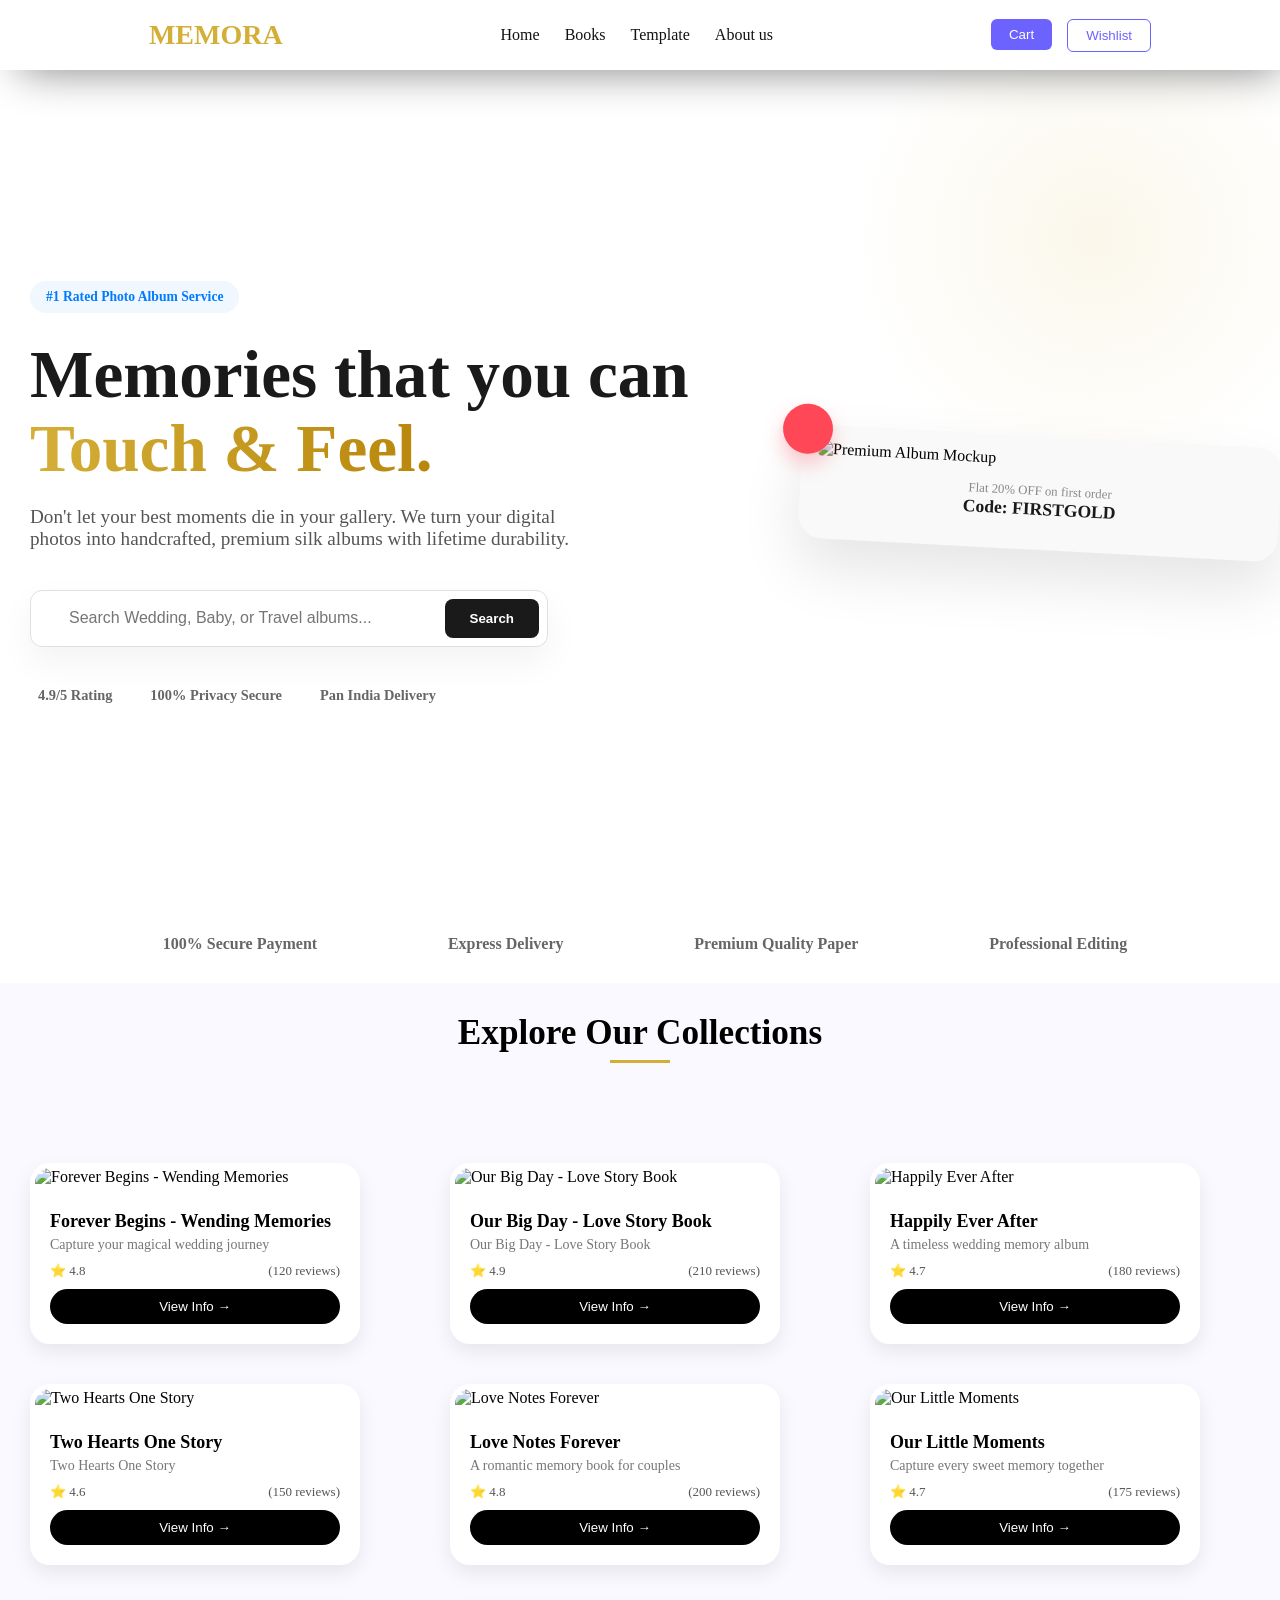
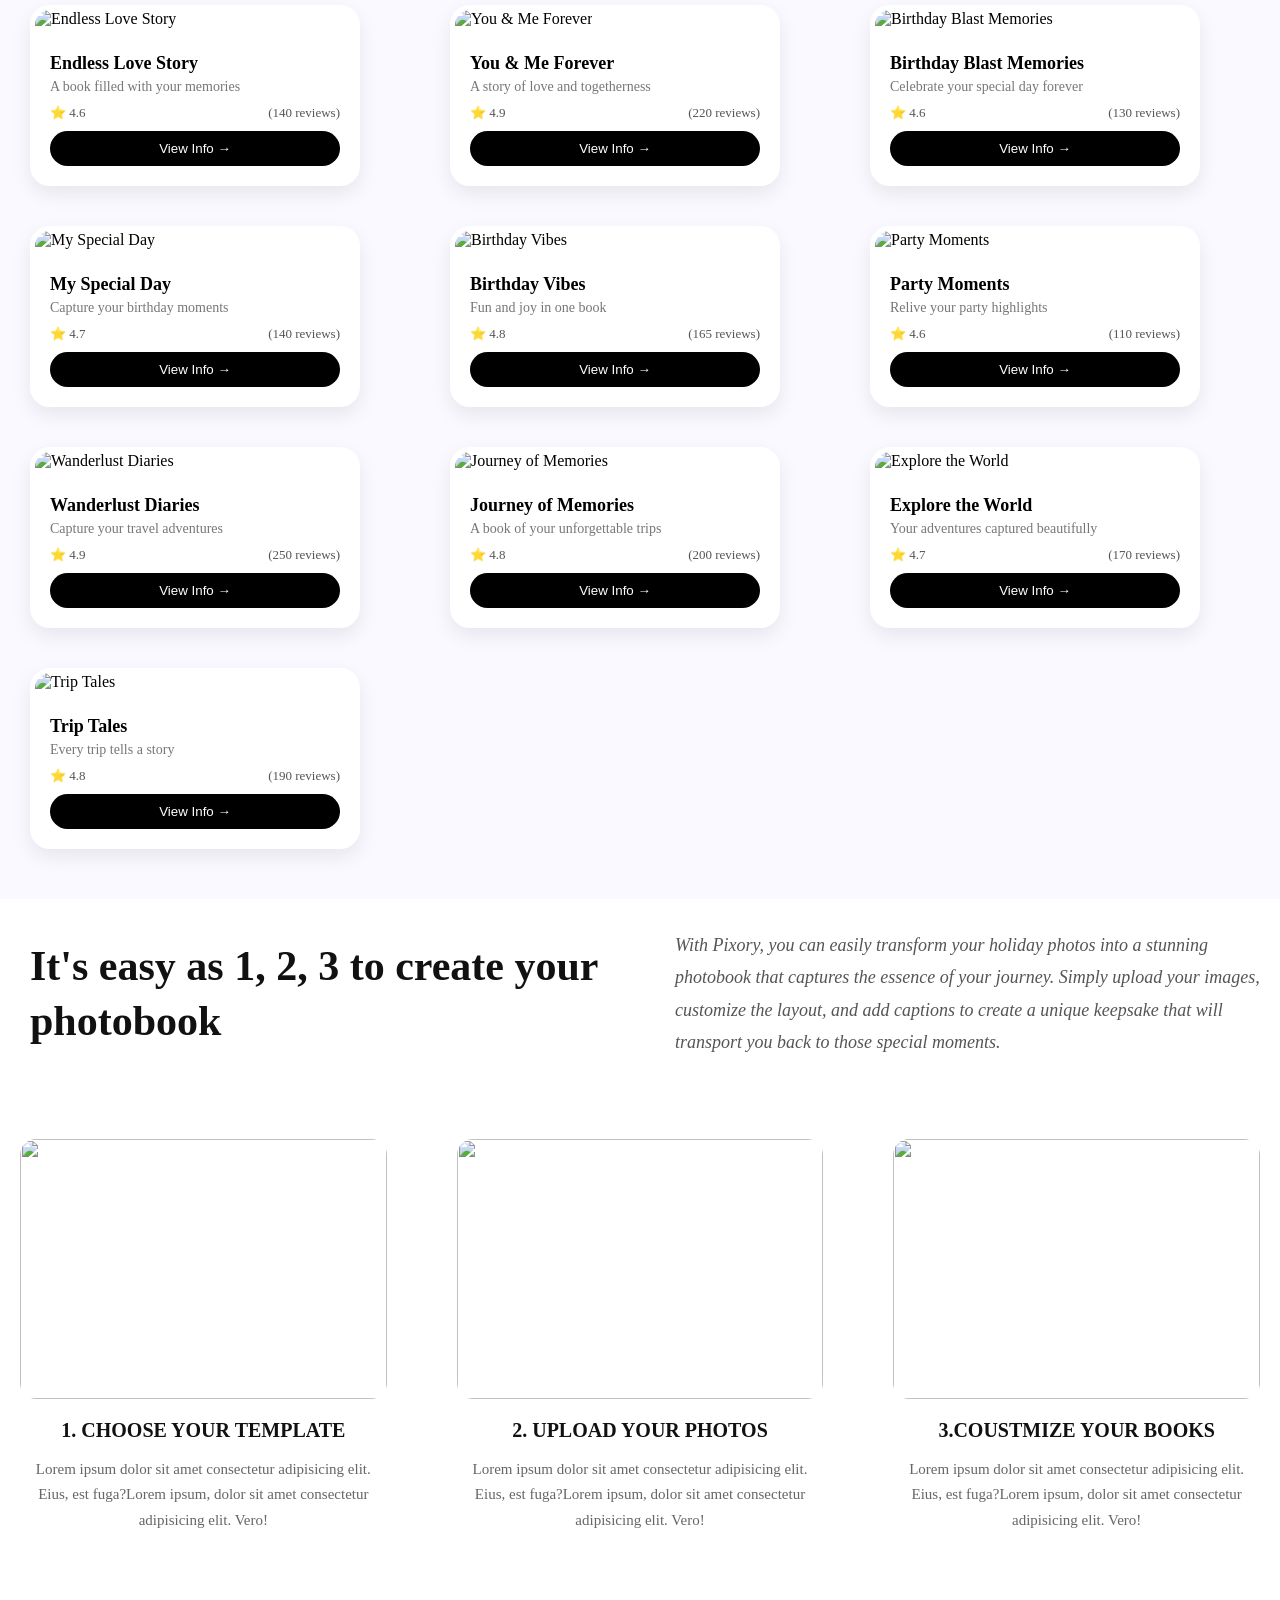
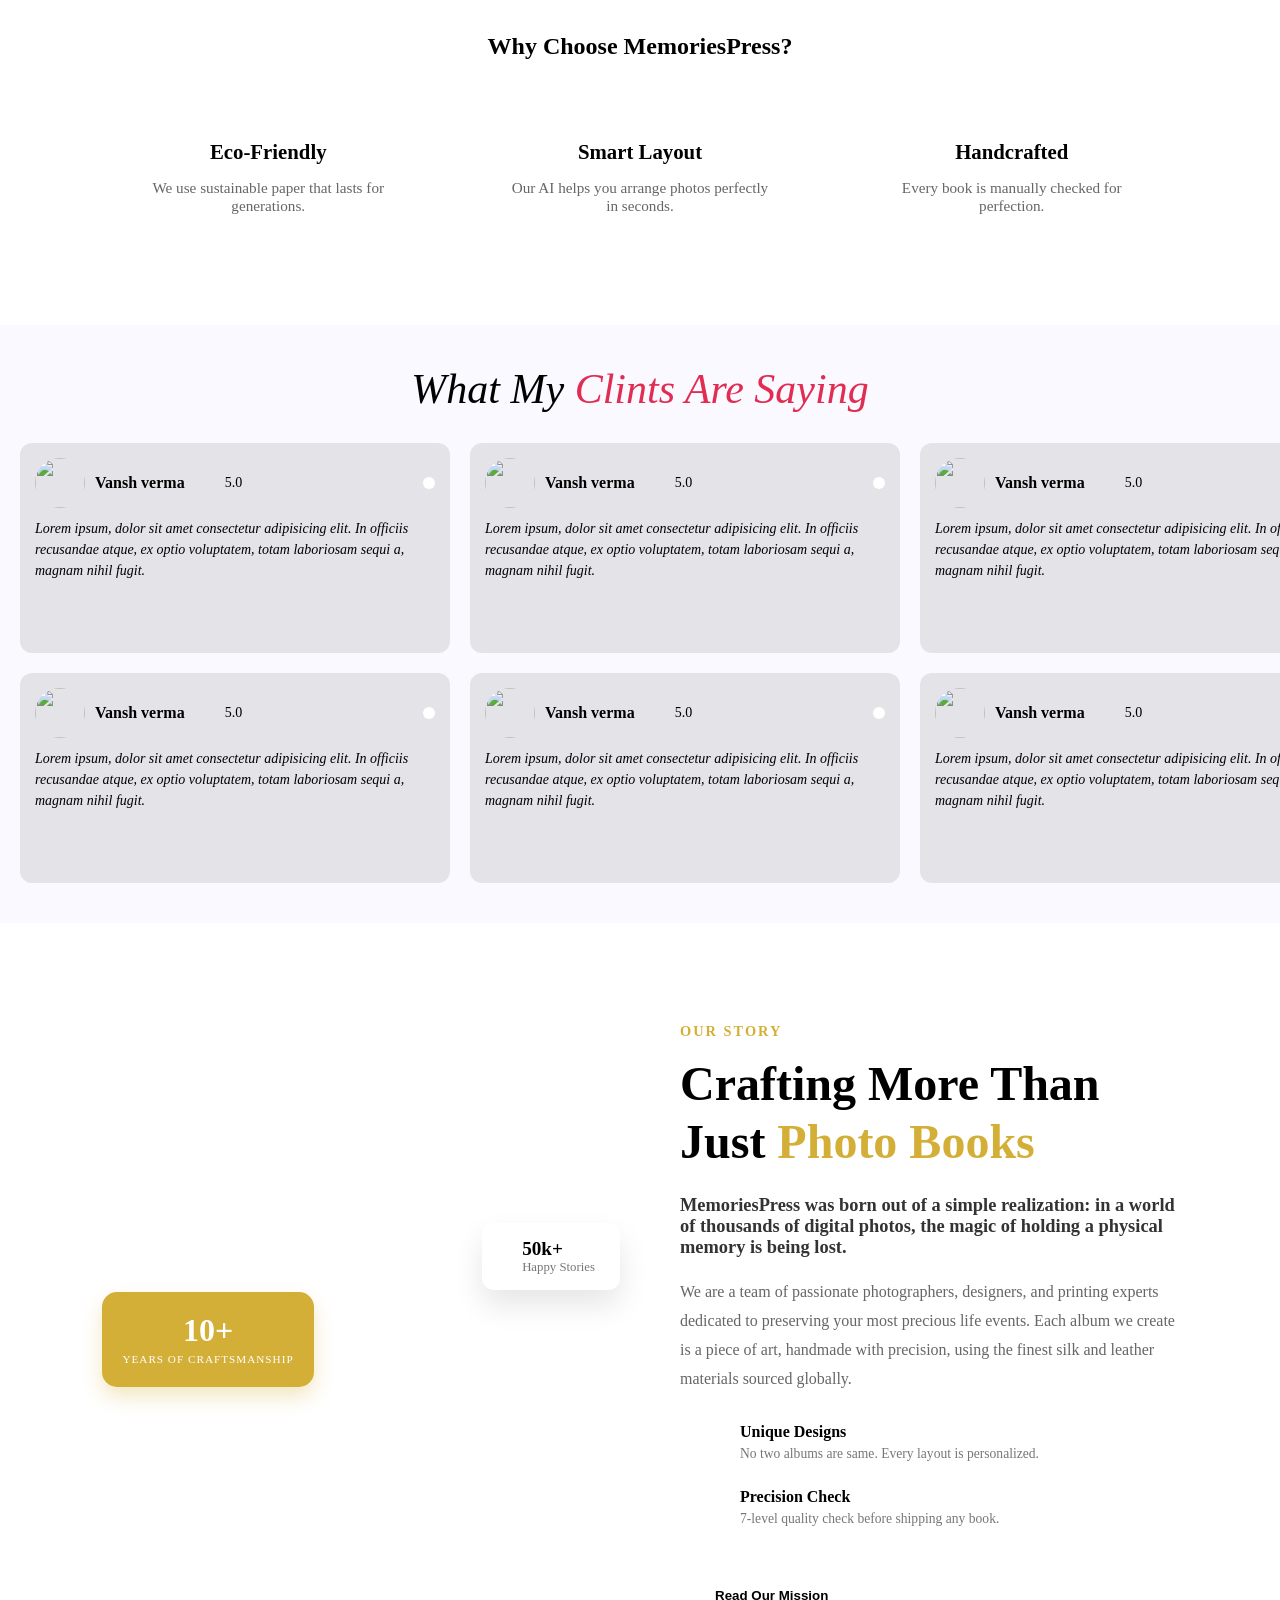
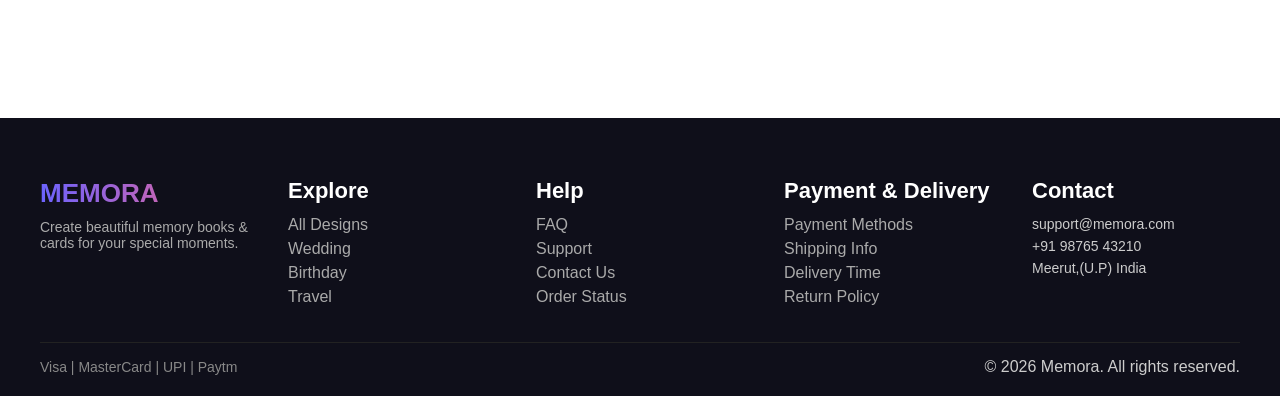
==== commit 6fb257fd: "Add new section easy coustmize books" ====
--- a/index.html
+++ b/index.html
@@ -136,6 +136,38 @@
 
     <div class="root"></div>
   </section>
+  <!-- ================================
+       ----3 Way trust Section----
+        =============================== -->
+     <section class="easy-steps" id="easy-steps">
+<div class="easy-steps_head">
+  <h2>It's easy as 1, 2, 3 to create
+your photobook</h2>
+<p>With Pixory, you can easily transform your holiday photos into a stunning photobook that captures the essence of your journey. Simply upload your images, customize the layout, and add captions to create a unique keepsake that will transport you back to those special moments.</p>
+</div>
+
+<div class="esay-contain">
+  <!-- --card-1-- -->
+<div class="esay_card">
+  <img src="https://i.pinimg.com/1200x/0d/af/60/0daf6098303de9ab8e7dd058a8b596a3.jpg" alt="">
+<h2>1. CHOOSE YOUR TEMPLATE</h2>
+<p>Lorem ipsum dolor sit amet consectetur adipisicing elit. Eius, est fuga?Lorem ipsum, dolor sit amet consectetur adipisicing elit. Vero!</p>
+</div>
+  <!-- --card-2-- -->
+<div class="esay_card">
+  <img src="https://i.pinimg.com/1200x/0d/af/60/0daf6098303de9ab8e7dd058a8b596a3.jpg" alt="">
+<h2>2. UPLOAD YOUR PHOTOS</h2>
+<p>Lorem ipsum dolor sit amet consectetur adipisicing elit. Eius, est fuga?Lorem ipsum, dolor sit amet consectetur adipisicing elit. Vero!</p>
+</div>
+ <!-- --card-3-- -->
+<div class="esay_card">
+  <img src="https://i.pinimg.com/1200x/0d/af/60/0daf6098303de9ab8e7dd058a8b596a3.jpg" alt="">
+<h2>3.COUSTMIZE YOUR BOOKS </h2>
+<p>Lorem ipsum dolor sit amet consectetur adipisicing elit. Eius, est fuga?Lorem ipsum, dolor sit amet consectetur adipisicing elit. Vero!</p>
+</div>
+
+</div>
+        </section>
   <!-- ===================================
           ---- why uss Section----
     ======================================== -->
--- a/css/style.css
+++ b/css/style.css
@@ -540,9 +540,10 @@
   }
 
   .Book_card {
-    width: 200px;
+    width: 170px;
     padding: 0;
     margin: 0;
+    margin-top: 10px;
   }
 }
 
@@ -689,20 +690,21 @@
     grid-template-columns: repeat(2, 1fr);
   }
 
-  .riview_card{
-    width: 180px;
+  .riview_card {
+    width: 150px;
     height: auto;
     margin: 0;
-padding:5px;
-  }
+    padding: 5px;
+  }
+
   .riview_head {
     flex-direction: column;
     align-items: flex-start;
   }
 
- .quote_icon{
-  display: none;
- }
+  .quote_icon {
+    display: none;
+  }
 }
 
 /* --- WHY CHOOSE US SECTION --- */
@@ -1177,4 +1179,153 @@
 .faq-item.active i {
   transform: rotate(180deg);
   color: var(--accent);
+}
+
+/* ====================================
+        ------easy-step---
+=================================== */
+.easy-steps {
+  margin-top: 20px;
+  width: 100%;
+  padding-top: 30px;
+  background: #ffffff;
+  overflow: hidden;
+}
+
+.easy-steps_head {
+  padding-left: 30px;
+  display: grid;
+  grid-template-columns: repeat(2, 1fr);
+  gap: 40px;
+  align-items: center;
+  margin-bottom: 60px;
+}
+
+.easy-steps_head h2 {
+  font-size: 42px;
+  line-height: 1.3;
+  font-weight: 700;
+  color: #111;
+}
+
+.easy-steps_head p {
+  font-size: 18px;
+  line-height: 1.8;
+  color: #555;
+  font-style: italic;
+}
+
+.esay-contain {
+  display: grid;
+  grid-template-columns: repeat(3, 1fr);
+  gap: 30px;
+  align-items: stretch;
+}
+
+.esay_card {
+  border-radius: 20px;
+  padding: 20px;
+  text-align: center;
+  transition: 0.3s ease;
+}
+.esay_card img {
+  width: 100%;
+  height: 260px;
+  object-fit: cover;
+  border-radius: 16px;
+  margin-bottom: 20px;
+}
+
+.esay_card h2 {
+  font-size: 20px;
+  margin-bottom: 15px;
+  color: #111;
+  font-weight: 700;
+}
+
+.esay_card p {
+  font-size: 15px;
+  line-height: 1.7;
+  color: #666;
+}
+
+/* ---------- Tablet ---------- */
+
+@media (max-width: 992px) {
+  .easy-steps {
+    padding: 70px 6%;
+  }
+
+  .easy-steps_head {
+    grid-template-columns: 1fr;
+    text-align: center;
+    gap: 20px;
+  }
+
+  .easy-steps_head h2 {
+    font-size: 34px;
+  }
+
+  .easy-steps_head p {
+    font-size: 17px;
+  }
+
+  .esay-contain {
+    grid-template-columns: repeat(2, 1fr);
+    gap: 25px;
+  }
+}
+
+/* ---------- Mobile ---------- */
+
+@media (max-width: 768px) {
+  .easy-steps {
+    padding: 60px 5%;
+  }
+
+  .easy-steps_head h2 {
+    font-size: 28px;
+  }
+
+  .easy-steps_head p {
+    font-size: 16px;
+    line-height: 1.7;
+  }
+
+  .esay-contain {
+    grid-template-columns: 1fr;
+    gap: 25px;
+  }
+
+  .esay_card {
+    padding: 18px;
+  }
+
+  .esay_card img {
+    height: 220px;
+  }
+
+  .esay_card h2 {
+    font-size: 18px;
+  }
+
+  .esay_card p {
+    font-size: 14px;
+  }
+}
+
+/* ---------- Small Mobile ---------- */
+
+@media (max-width: 480px) {
+  .easy-steps_head h2 {
+    font-size: 24px;
+  }
+
+  .easy-steps_head p {
+    font-size: 14px;
+  }
+
+  .esay_card img {
+    height: 200px;
+  }
 }
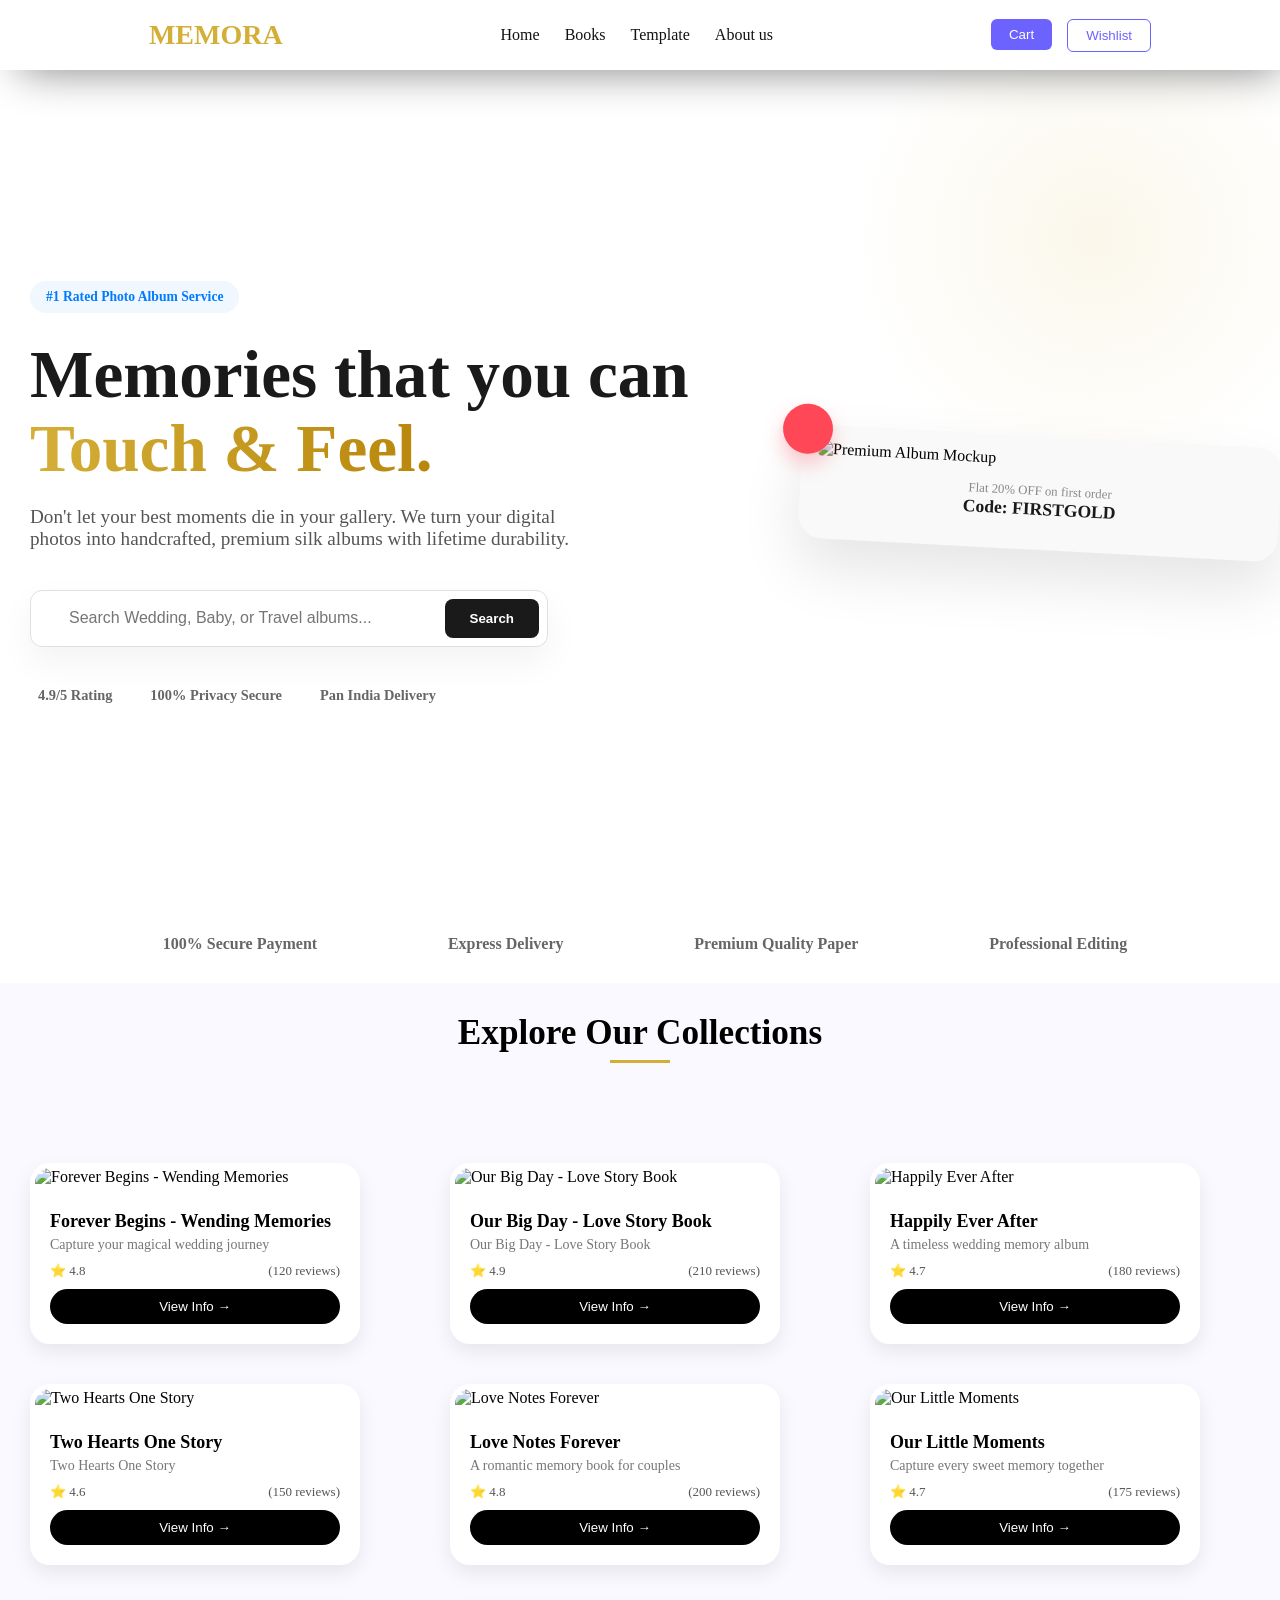
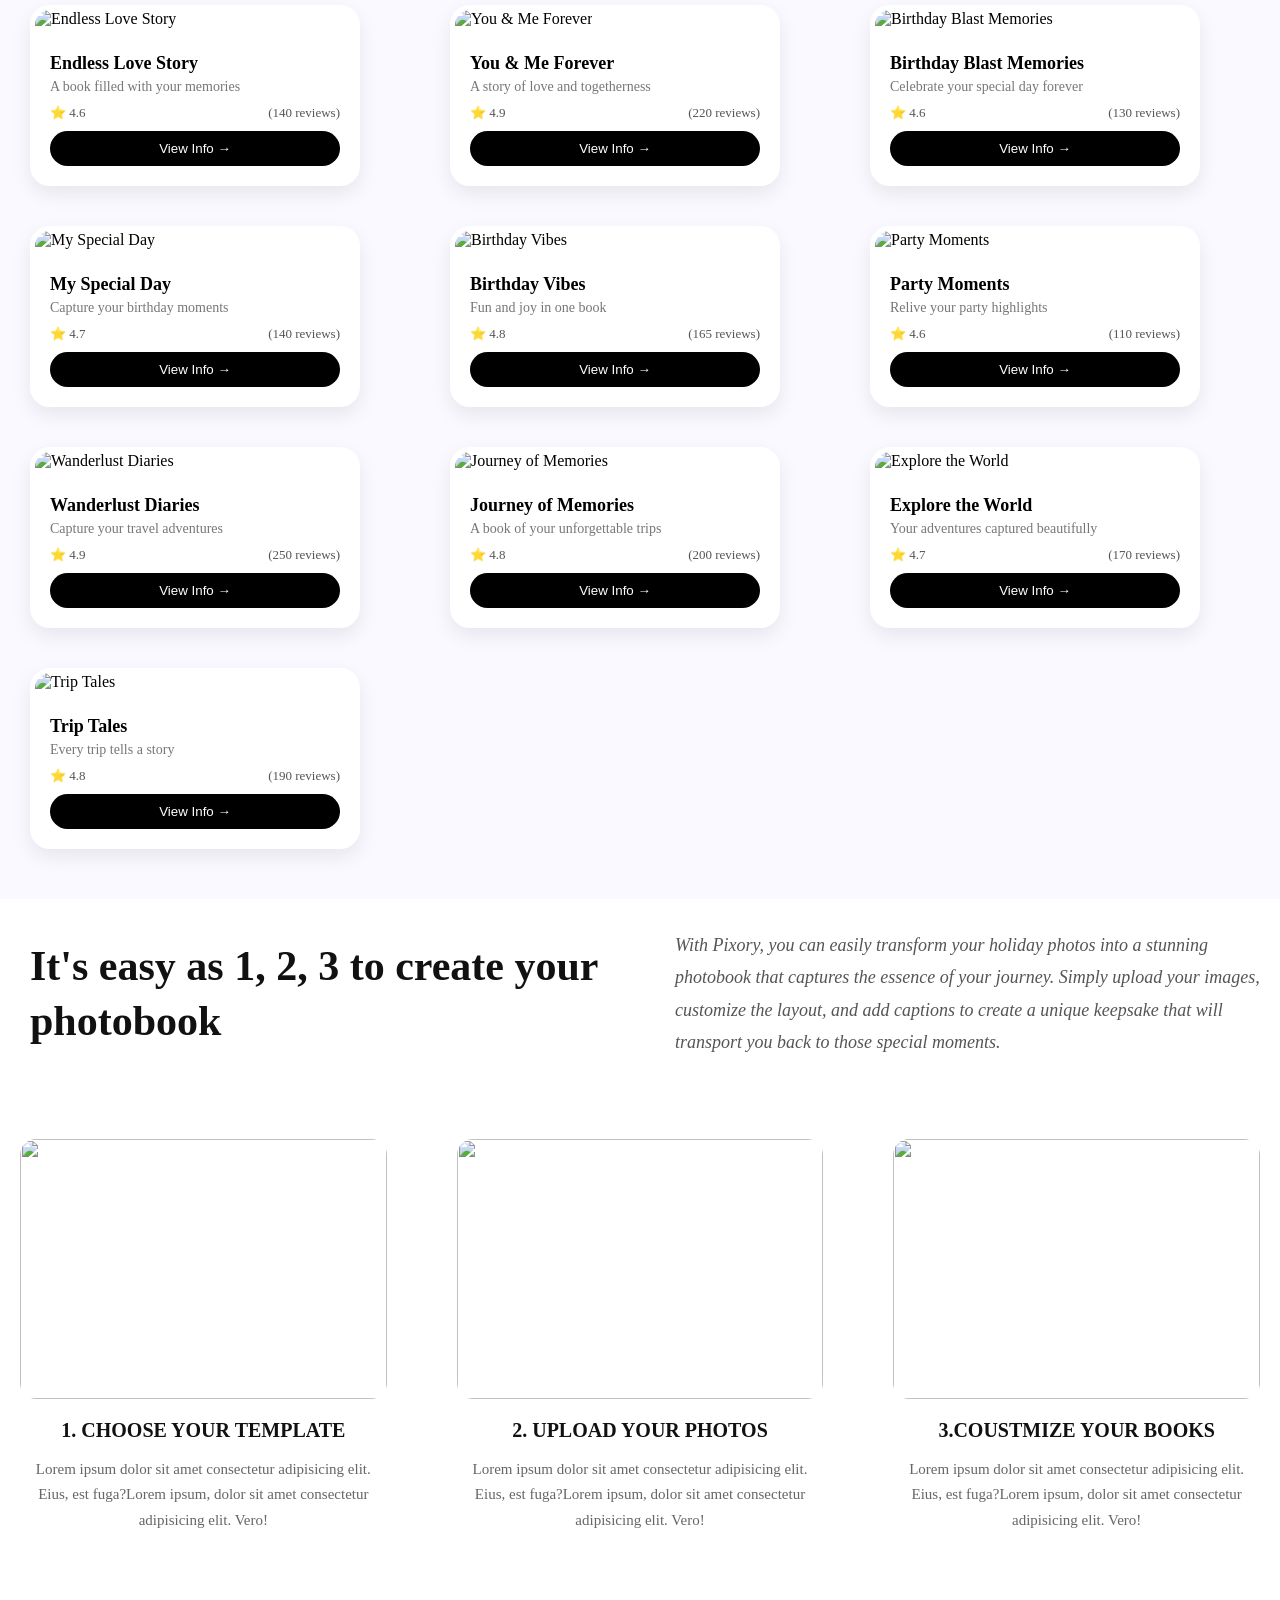
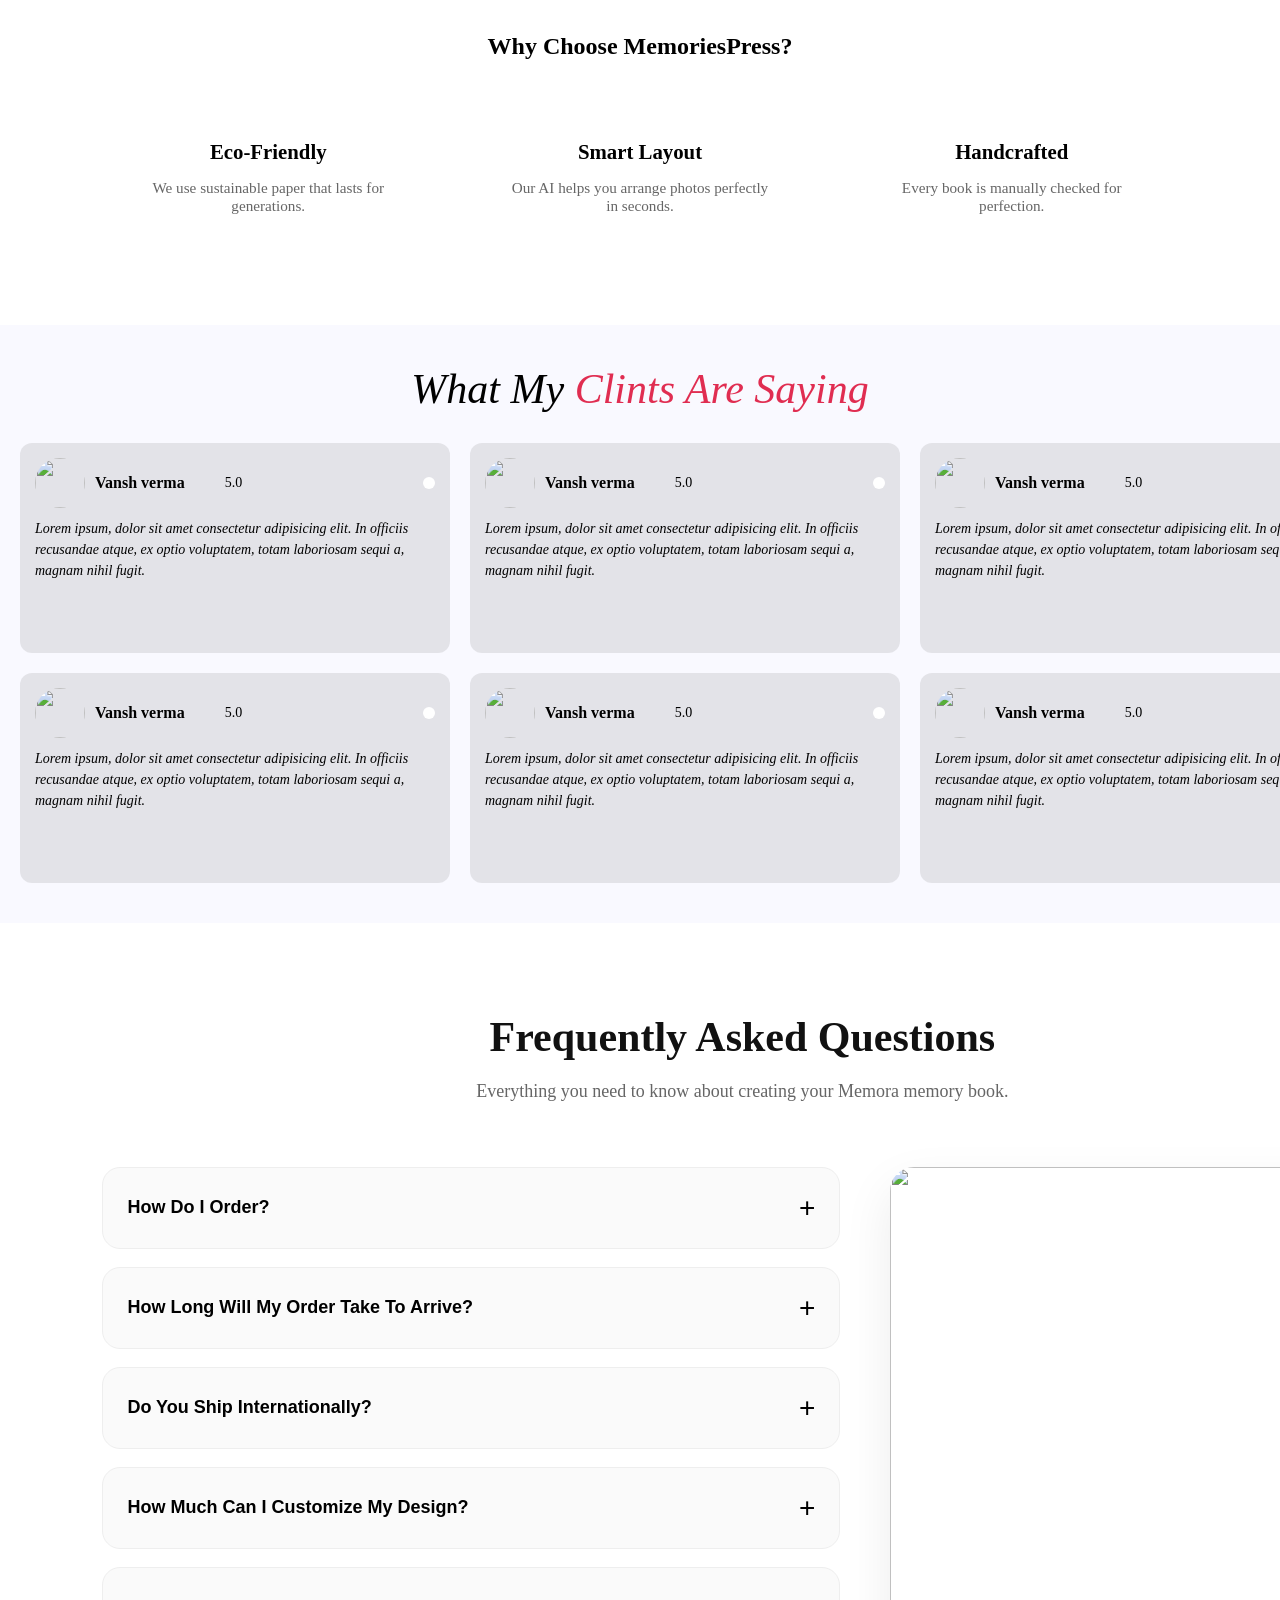
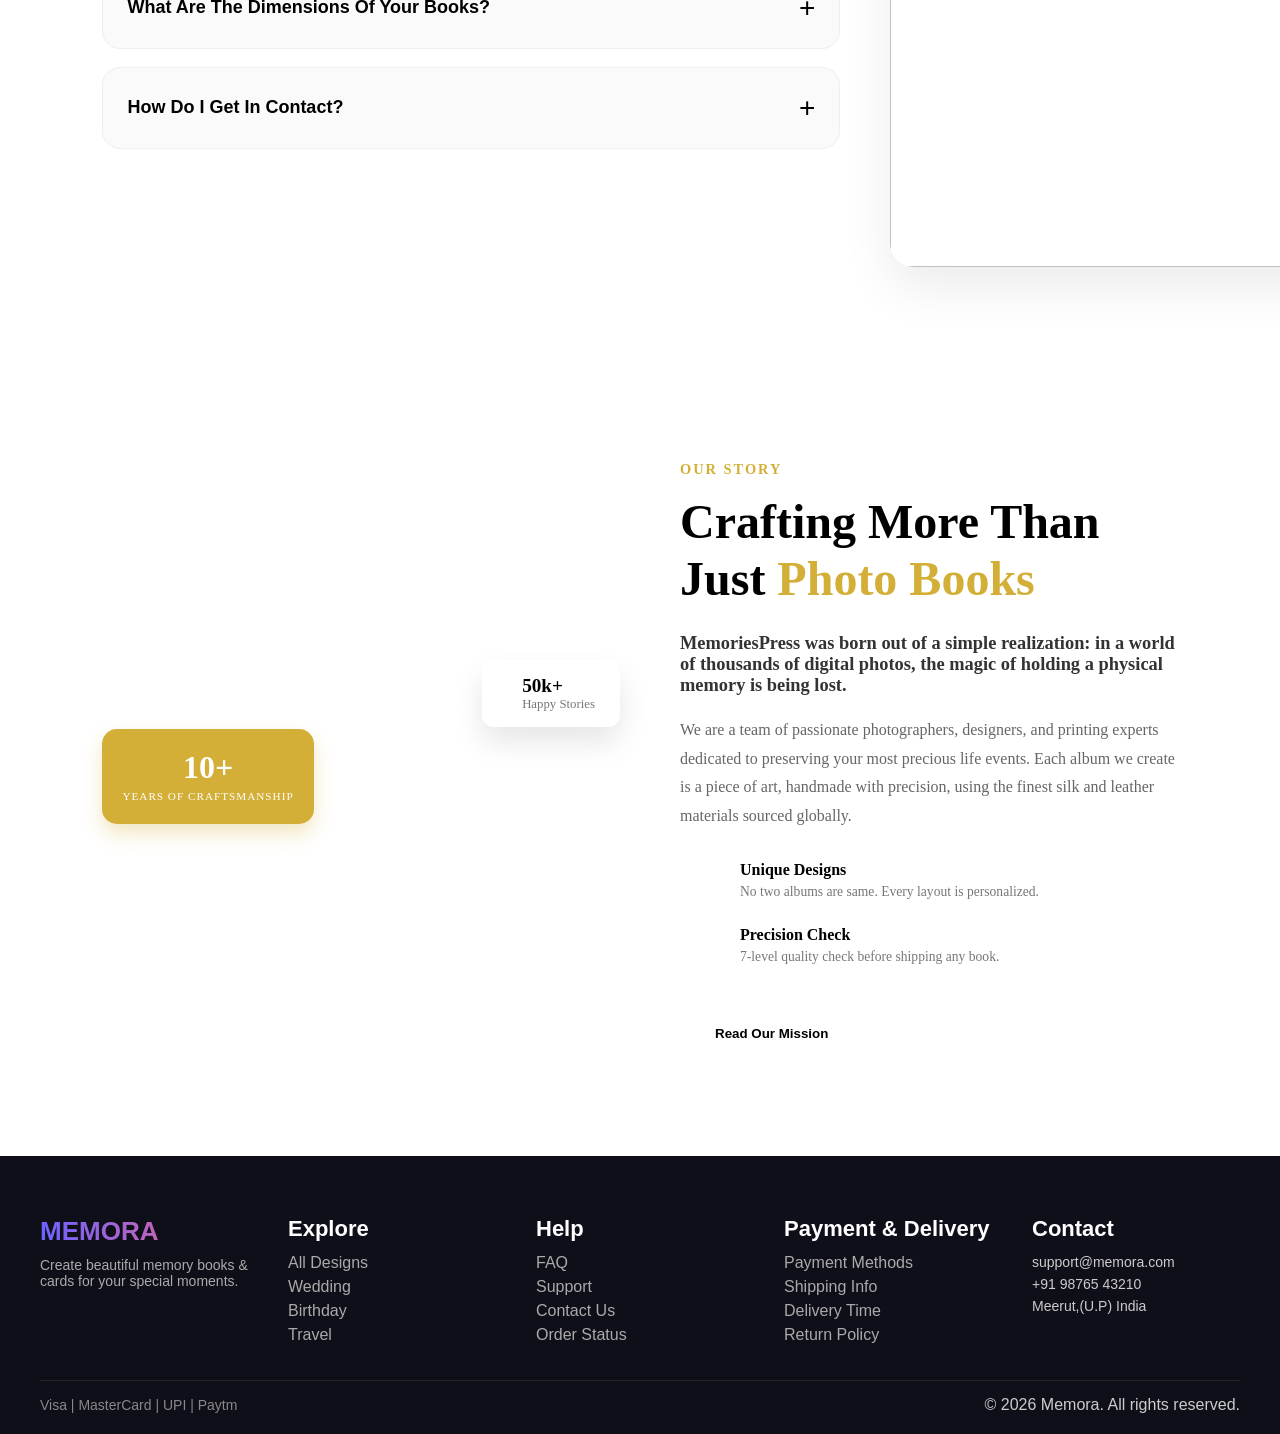
==== commit c867a58c: "initial Add Faq section" ====
--- a/index.html
+++ b/index.html
@@ -139,35 +139,40 @@
   <!-- ================================
        ----3 Way trust Section----
         =============================== -->
-     <section class="easy-steps" id="easy-steps">
-<div class="easy-steps_head">
-  <h2>It's easy as 1, 2, 3 to create
-your photobook</h2>
-<p>With Pixory, you can easily transform your holiday photos into a stunning photobook that captures the essence of your journey. Simply upload your images, customize the layout, and add captions to create a unique keepsake that will transport you back to those special moments.</p>
-</div>
-
-<div class="esay-contain">
-  <!-- --card-1-- -->
-<div class="esay_card">
-  <img src="https://i.pinimg.com/1200x/0d/af/60/0daf6098303de9ab8e7dd058a8b596a3.jpg" alt="">
-<h2>1. CHOOSE YOUR TEMPLATE</h2>
-<p>Lorem ipsum dolor sit amet consectetur adipisicing elit. Eius, est fuga?Lorem ipsum, dolor sit amet consectetur adipisicing elit. Vero!</p>
-</div>
-  <!-- --card-2-- -->
-<div class="esay_card">
-  <img src="https://i.pinimg.com/1200x/0d/af/60/0daf6098303de9ab8e7dd058a8b596a3.jpg" alt="">
-<h2>2. UPLOAD YOUR PHOTOS</h2>
-<p>Lorem ipsum dolor sit amet consectetur adipisicing elit. Eius, est fuga?Lorem ipsum, dolor sit amet consectetur adipisicing elit. Vero!</p>
-</div>
- <!-- --card-3-- -->
-<div class="esay_card">
-  <img src="https://i.pinimg.com/1200x/0d/af/60/0daf6098303de9ab8e7dd058a8b596a3.jpg" alt="">
-<h2>3.COUSTMIZE YOUR BOOKS </h2>
-<p>Lorem ipsum dolor sit amet consectetur adipisicing elit. Eius, est fuga?Lorem ipsum, dolor sit amet consectetur adipisicing elit. Vero!</p>
-</div>
-
-</div>
-        </section>
+  <section class="easy-steps" id="easy-steps">
+    <div class="easy-steps_head">
+      <h2>It's easy as 1, 2, 3 to create
+        your photobook</h2>
+      <p>With Pixory, you can easily transform your holiday photos into a stunning photobook that captures the essence
+        of your journey. Simply upload your images, customize the layout, and add captions to create a unique keepsake
+        that will transport you back to those special moments.</p>
+    </div>
+
+    <div class="esay-contain">
+      <!-- --card-1-- -->
+      <div class="esay_card">
+        <img src="https://i.pinimg.com/1200x/0d/af/60/0daf6098303de9ab8e7dd058a8b596a3.jpg" alt="">
+        <h2>1. CHOOSE YOUR TEMPLATE</h2>
+        <p>Lorem ipsum dolor sit amet consectetur adipisicing elit. Eius, est fuga?Lorem ipsum, dolor sit amet
+          consectetur adipisicing elit. Vero!</p>
+      </div>
+      <!-- --card-2-- -->
+      <div class="esay_card">
+        <img src="https://i.pinimg.com/1200x/0d/af/60/0daf6098303de9ab8e7dd058a8b596a3.jpg" alt="">
+        <h2>2. UPLOAD YOUR PHOTOS</h2>
+        <p>Lorem ipsum dolor sit amet consectetur adipisicing elit. Eius, est fuga?Lorem ipsum, dolor sit amet
+          consectetur adipisicing elit. Vero!</p>
+      </div>
+      <!-- --card-3-- -->
+      <div class="esay_card">
+        <img src="https://i.pinimg.com/1200x/0d/af/60/0daf6098303de9ab8e7dd058a8b596a3.jpg" alt="">
+        <h2>3.COUSTMIZE YOUR BOOKS </h2>
+        <p>Lorem ipsum dolor sit amet consectetur adipisicing elit. Eius, est fuga?Lorem ipsum, dolor sit amet
+          consectetur adipisicing elit. Vero!</p>
+      </div>
+
+    </div>
+  </section>
   <!-- ===================================
           ---- why uss Section----
     ======================================== -->
@@ -215,10 +220,11 @@
           </div>
           <span class="quote_icon"><i class="fa-solid fa-quote-left"></i></span>
         </div>
-        <p class="riview_para">Lorem ipsum, dolor sit amet consectetur adipisicing elit. In officiis recusandae atque, ex optio voluptatem,
+        <p class="riview_para">Lorem ipsum, dolor sit amet consectetur adipisicing elit. In officiis recusandae atque,
+          ex optio voluptatem,
           totam laboriosam sequi a, magnam nihil fugit.</p>
       </div>
-        <!-- ---Card-01--- -->
+      <!-- ---Card-01--- -->
       <div class="riview_card">
         <div class="riview_head">
           <img src="https://i.pinimg.com/736x/f5/47/d8/f547d800625af9056d62efe8969aeea0.jpg" alt="">
@@ -233,10 +239,11 @@
           </div>
           <span class="quote_icon"><i class="fa-solid fa-quote-left"></i></span>
         </div>
-        <p class="riview_para">Lorem ipsum, dolor sit amet consectetur adipisicing elit. In officiis recusandae atque, ex optio voluptatem,
+        <p class="riview_para">Lorem ipsum, dolor sit amet consectetur adipisicing elit. In officiis recusandae atque,
+          ex optio voluptatem,
           totam laboriosam sequi a, magnam nihil fugit.</p>
       </div>
-        <!-- ---Card-01--- -->
+      <!-- ---Card-01--- -->
       <div class="riview_card">
         <div class="riview_head">
           <img src="https://i.pinimg.com/736x/f5/47/d8/f547d800625af9056d62efe8969aeea0.jpg" alt="">
@@ -251,10 +258,11 @@
           </div>
           <span class="quote_icon"><i class="fa-solid fa-quote-left"></i></span>
         </div>
-        <p class="riview_para">Lorem ipsum, dolor sit amet consectetur adipisicing elit. In officiis recusandae atque, ex optio voluptatem,
+        <p class="riview_para">Lorem ipsum, dolor sit amet consectetur adipisicing elit. In officiis recusandae atque,
+          ex optio voluptatem,
           totam laboriosam sequi a, magnam nihil fugit.</p>
       </div>
-        <!-- ---Card-01--- -->
+      <!-- ---Card-01--- -->
       <div class="riview_card">
         <div class="riview_head">
           <img src="https://i.pinimg.com/736x/f5/47/d8/f547d800625af9056d62efe8969aeea0.jpg" alt="">
@@ -269,10 +277,11 @@
           </div>
           <span class="quote_icon"><i class="fa-solid fa-quote-left"></i></span>
         </div>
-        <p class="riview_para">Lorem ipsum, dolor sit amet consectetur adipisicing elit. In officiis recusandae atque, ex optio voluptatem,
+        <p class="riview_para">Lorem ipsum, dolor sit amet consectetur adipisicing elit. In officiis recusandae atque,
+          ex optio voluptatem,
           totam laboriosam sequi a, magnam nihil fugit.</p>
       </div>
-        <!-- ---Card-01--- -->
+      <!-- ---Card-01--- -->
       <div class="riview_card">
         <div class="riview_head">
           <img src="https://i.pinimg.com/736x/f5/47/d8/f547d800625af9056d62efe8969aeea0.jpg" alt="">
@@ -287,10 +296,11 @@
           </div>
           <span class="quote_icon"><i class="fa-solid fa-quote-left"></i></span>
         </div>
-        <p class="riview_para">Lorem ipsum, dolor sit amet consectetur adipisicing elit. In officiis recusandae atque, ex optio voluptatem,
+        <p class="riview_para">Lorem ipsum, dolor sit amet consectetur adipisicing elit. In officiis recusandae atque,
+          ex optio voluptatem,
           totam laboriosam sequi a, magnam nihil fugit.</p>
       </div>
-        <!-- ---Card-01--- -->
+      <!-- ---Card-01--- -->
       <div class="riview_card">
         <div class="riview_head">
           <img src="https://i.pinimg.com/736x/f5/47/d8/f547d800625af9056d62efe8969aeea0.jpg" alt="">
@@ -305,13 +315,120 @@
           </div>
           <span class="quote_icon"><i class="fa-solid fa-quote-left"></i></span>
         </div>
-        <p class="riview_para">Lorem ipsum, dolor sit amet consectetur adipisicing elit. In officiis recusandae atque, ex optio voluptatem,
+        <p class="riview_para">Lorem ipsum, dolor sit amet consectetur adipisicing elit. In officiis recusandae atque,
+          ex optio voluptatem,
           totam laboriosam sequi a, magnam nihil fugit.</p>
       </div>
-      
+
     </section>
   </section>
-
+  <!-- ===================================
+              ----Faq_Section----
+    ======================================== -->
+<section class="faq-section" id="faq">
+
+  <div class="faq-top">
+    <h2>Frequently Asked Questions</h2>
+    <p>
+      Everything you need to know about creating your Memora memory book.
+    </p>
+  </div>
+
+  <div class="faq-wrapper">
+
+    <!-- LEFT SIDE FAQ -->
+    <div class="faq-left">
+
+      <div class="faq-card">
+        <button class="faq-question">
+          How Do I Order?
+          <span>+</span>
+        </button>
+        <div class="faq-answer">
+          <p>
+            Memora lets you create your custom memory book in just a few
+            minutes. Simply choose your favorite template, upload your photos,
+            customize your design, and place your order easily.
+          </p>
+        </div>
+      </div>
+
+      <div class="faq-card">
+        <button class="faq-question">
+          How Long Will My Order Take To Arrive?
+          <span>+</span>
+        </button>
+        <div class="faq-answer">
+          <p>
+            Delivery usually takes 5–12 business days depending on your
+            location and season. International orders may take a little longer.
+          </p>
+        </div>
+      </div>
+
+      <div class="faq-card">
+        <button class="faq-question">
+          Do You Ship Internationally?
+          <span>+</span>
+        </button>
+        <div class="faq-answer">
+          <p>
+            Yes! Memora ships internationally to many countries including
+            India, UK, USA, Canada, Australia, Germany, France and more.
+          </p>
+        </div>
+      </div>
+
+      <div class="faq-card">
+        <button class="faq-question">
+          How Much Can I Customize My Design?
+          <span>+</span>
+        </button>
+        <div class="faq-answer">
+          <p>
+            You can fully customize layouts, colors, stickers, text, covers,
+            and much more. You can even start your design completely from
+            scratch.
+          </p>
+        </div>
+      </div>
+
+      <div class="faq-card">
+        <button class="faq-question">
+          What Are The Dimensions Of Your Books?
+          <span>+</span>
+        </button>
+        <div class="faq-answer">
+          <p>
+            Our premium hardcover books are available in A4 size with high
+            quality glossy paper and strong matte lamination for a luxury feel.
+          </p>
+        </div>
+      </div>
+
+      <div class="faq-card">
+        <button class="faq-question">
+          How Do I Get In Contact?
+          <span>+</span>
+        </button>
+        <div class="faq-answer">
+          <p>
+            You can contact our support team through email, live chat, or
+            social media for any help regarding your order or design.
+          </p>
+        </div>
+      </div>
+
+    </div>
+
+    <!-- RIGHT SIDE IMAGE -->
+    <div class="faq-right">
+      <img src="https://i.pinimg.com/1200x/0d/af/60/0daf6098303de9ab8e7dd058a8b596a3.jpg" alt="">
+    </div>
+
+  </div>
+
+</section>
   <!-- ===================================
               ----About_Section----
     ======================================== -->
@@ -441,5 +558,5 @@
 <script src="JS/Data.js"></script>
 <script src="JS/BooksJson.js"></script>
 <script type="module" src="JS/script.js"></script>
-
+ 
 </html>
--- a/css/style.css
+++ b/css/style.css
@@ -400,7 +400,7 @@
 /* ===========card========== */
 .product_container {
   display: grid;
-  grid-template-columns: repeat(auto-fit, minmax(150px, 1fr));
+  grid-template-columns: repeat(2, 1fr);
   gap: 20px;
   padding: 20px;
 }
@@ -518,7 +518,12 @@
   background: #333;
   letter-spacing: 1px;
 }
-
+@media (max-width:992px) {
+  .root{
+    display: grid;
+    grid-template-columns: repeat(2,1fr);
+  }
+}
 /* Responsive tweak */
 @media (max-width: 500px) {
   .img_box img {
@@ -670,9 +675,16 @@
   line-height: 1.5;
 }
 
+@media (max-width: 992px) {
+  .riview_contain {
+    margin-top: 30px;
+    display: grid;
+    grid-template-columns: repeat(2, 1fr);
+    gap: 20px;
+  }
+}
+
 /*   RESPONSIVE  */
-
-
 @media (max-width: 768px) {
   .review-section h1 {
     font-size: 32px;
@@ -1228,6 +1240,7 @@
   text-align: center;
   transition: 0.3s ease;
 }
+
 .esay_card img {
   width: 100%;
   height: 260px;
@@ -1328,4 +1341,147 @@
   .esay_card img {
     height: 200px;
   }
+}
+/* ================= FAQ SECTION ================= */
+
+.faq-section {
+  width: 100%;
+  padding: 90px 8%;
+  background: #fff;
+}
+
+.faq-top {
+  text-align: center;
+  margin-bottom: 60px;
+}
+
+.faq-top h2 {
+  font-size: 42px;
+  font-weight: 700;
+  color: #111;
+  margin-bottom: 15px;
+}
+
+.faq-top p {
+  font-size: 18px;
+  color: #666;
+  max-width: 700px;
+  margin: auto;
+  line-height: 1.7;
+}
+
+.faq-wrapper {
+  display: grid;
+  grid-template-columns: 1.2fr 0.8fr;
+  gap: 50px;
+  align-items: start;
+}
+
+/* LEFT SIDE */
+
+.faq-left {
+  display: flex;
+  flex-direction: column;
+  gap: 18px;
+}
+
+.faq-card {
+  background: #fafafa;
+  border: 1px solid #eee;
+  border-radius: 18px;
+  overflow: hidden;
+  transition: 0.3s;
+}
+
+.faq-card:hover {
+  box-shadow: 0 10px 30px rgba(0,0,0,0.05);
+}
+
+.faq-question {
+  width: 100%;
+  background: transparent;
+  border: none;
+  padding: 24px;
+  font-size: 18px;
+  font-weight: 600;
+  text-align: left;
+  cursor: pointer;
+  display: flex;
+  justify-content: space-between;
+  align-items: center;
+}
+
+.faq-question span {
+  font-size: 28px;
+  font-weight: 400;
+}
+
+.faq-answer {
+  display: none;
+  padding: 0 24px 24px;
+}
+
+.faq-answer p {
+  font-size: 15px;
+  line-height: 1.8;
+  color: #666;
+}
+
+/* RIGHT SIDE */
+
+.faq-right img {
+  width: 100%;
+  height: 700px;
+  object-fit: cover;
+  border-radius: 24px;
+  box-shadow: 0 20px 50px rgba(0,0,0,0.08);
+}
+
+/* ============ TABLET ============ */
+
+@media (max-width: 992px) {
+  .faq-section {
+    padding: 70px 6%;
+  }
+
+  .faq-wrapper {
+    grid-template-columns: 1fr;
+  }
+
+  .faq-right {
+    display: none;
+  }
+
+  .faq-top h2 {
+    font-size: 34px;
+  }
+}
+
+/* ============ MOBILE ============ */
+
+@media (max-width: 768px) {
+  .faq-section {
+    padding: 60px 5%;
+  }
+
+  .faq-top h2 {
+    font-size: 28px;
+  }
+
+  .faq-top p {
+    font-size: 15px;
+  }
+
+  .faq-question {
+    font-size: 16px;
+    padding: 20px;
+  }
+
+  .faq-answer {
+    padding: 0 20px 20px;
+  }
+
+  .faq-answer p {
+    font-size: 14px;
+  }
 }
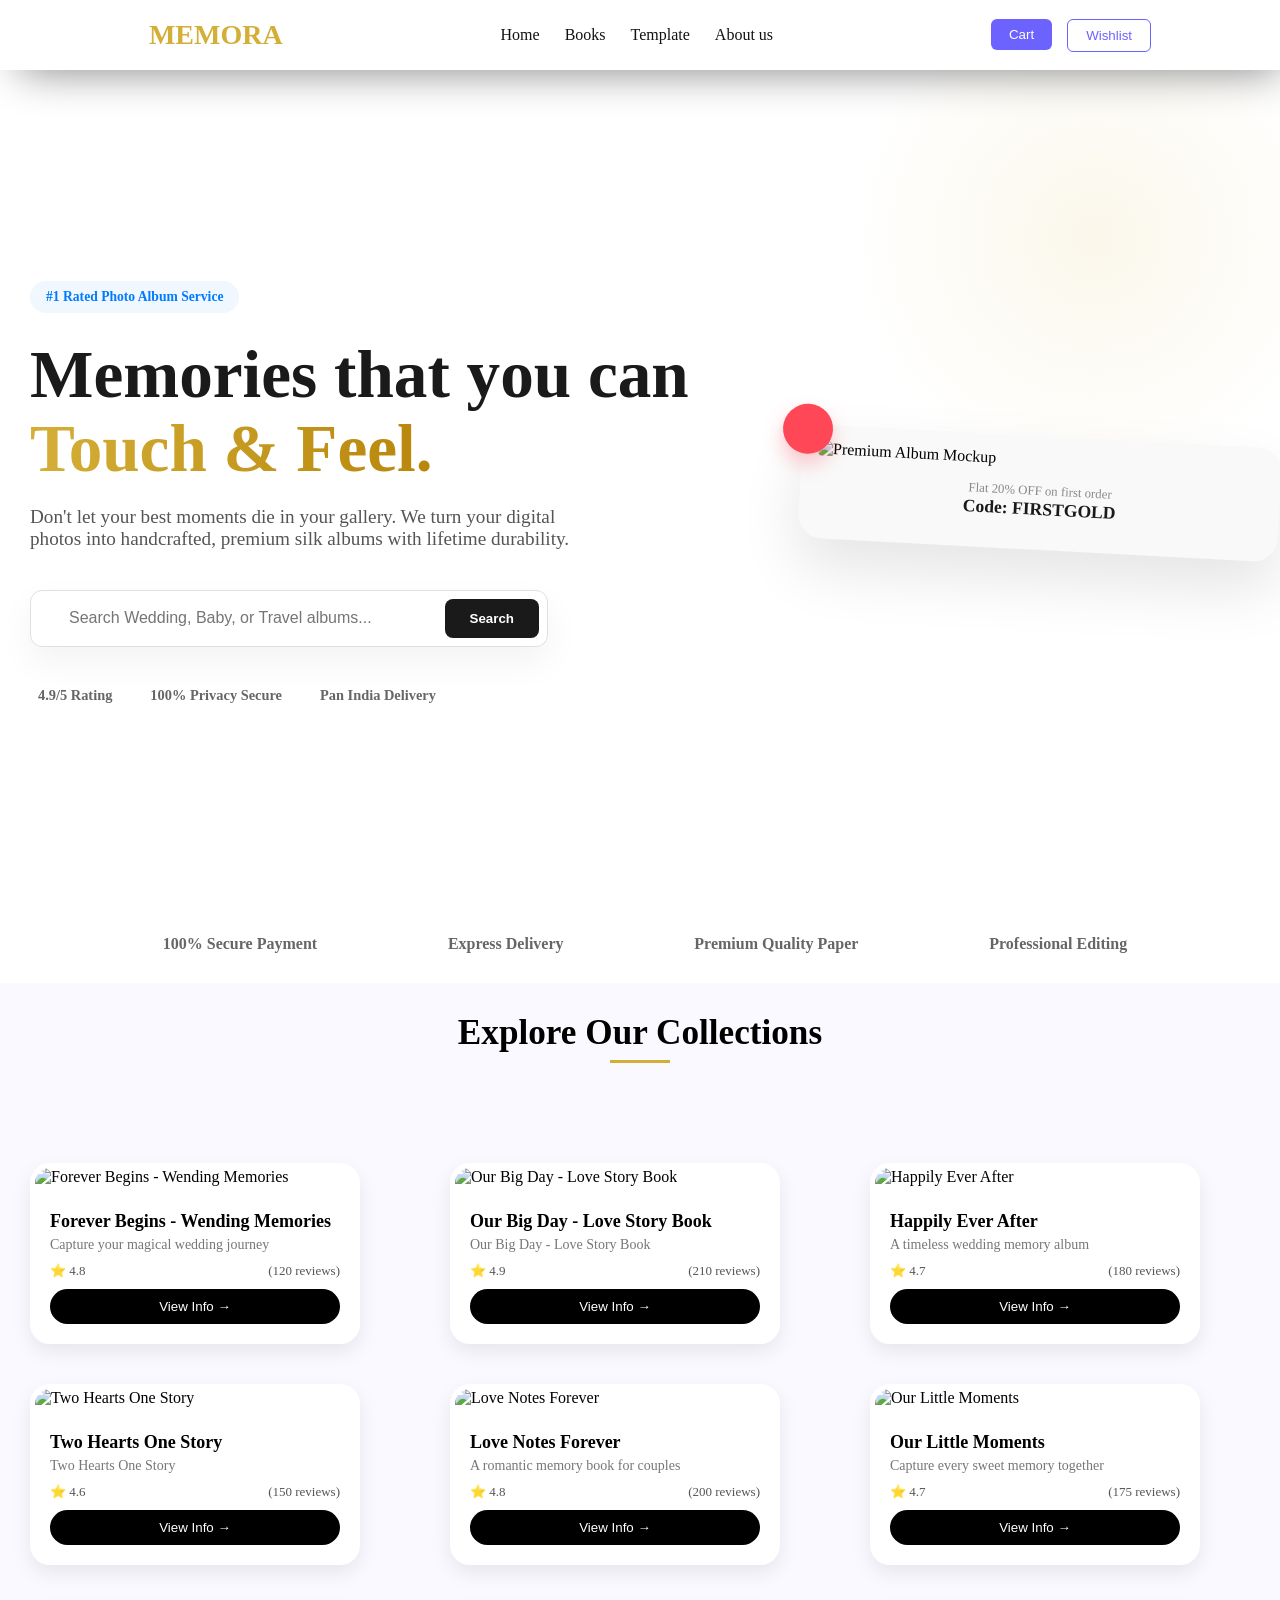
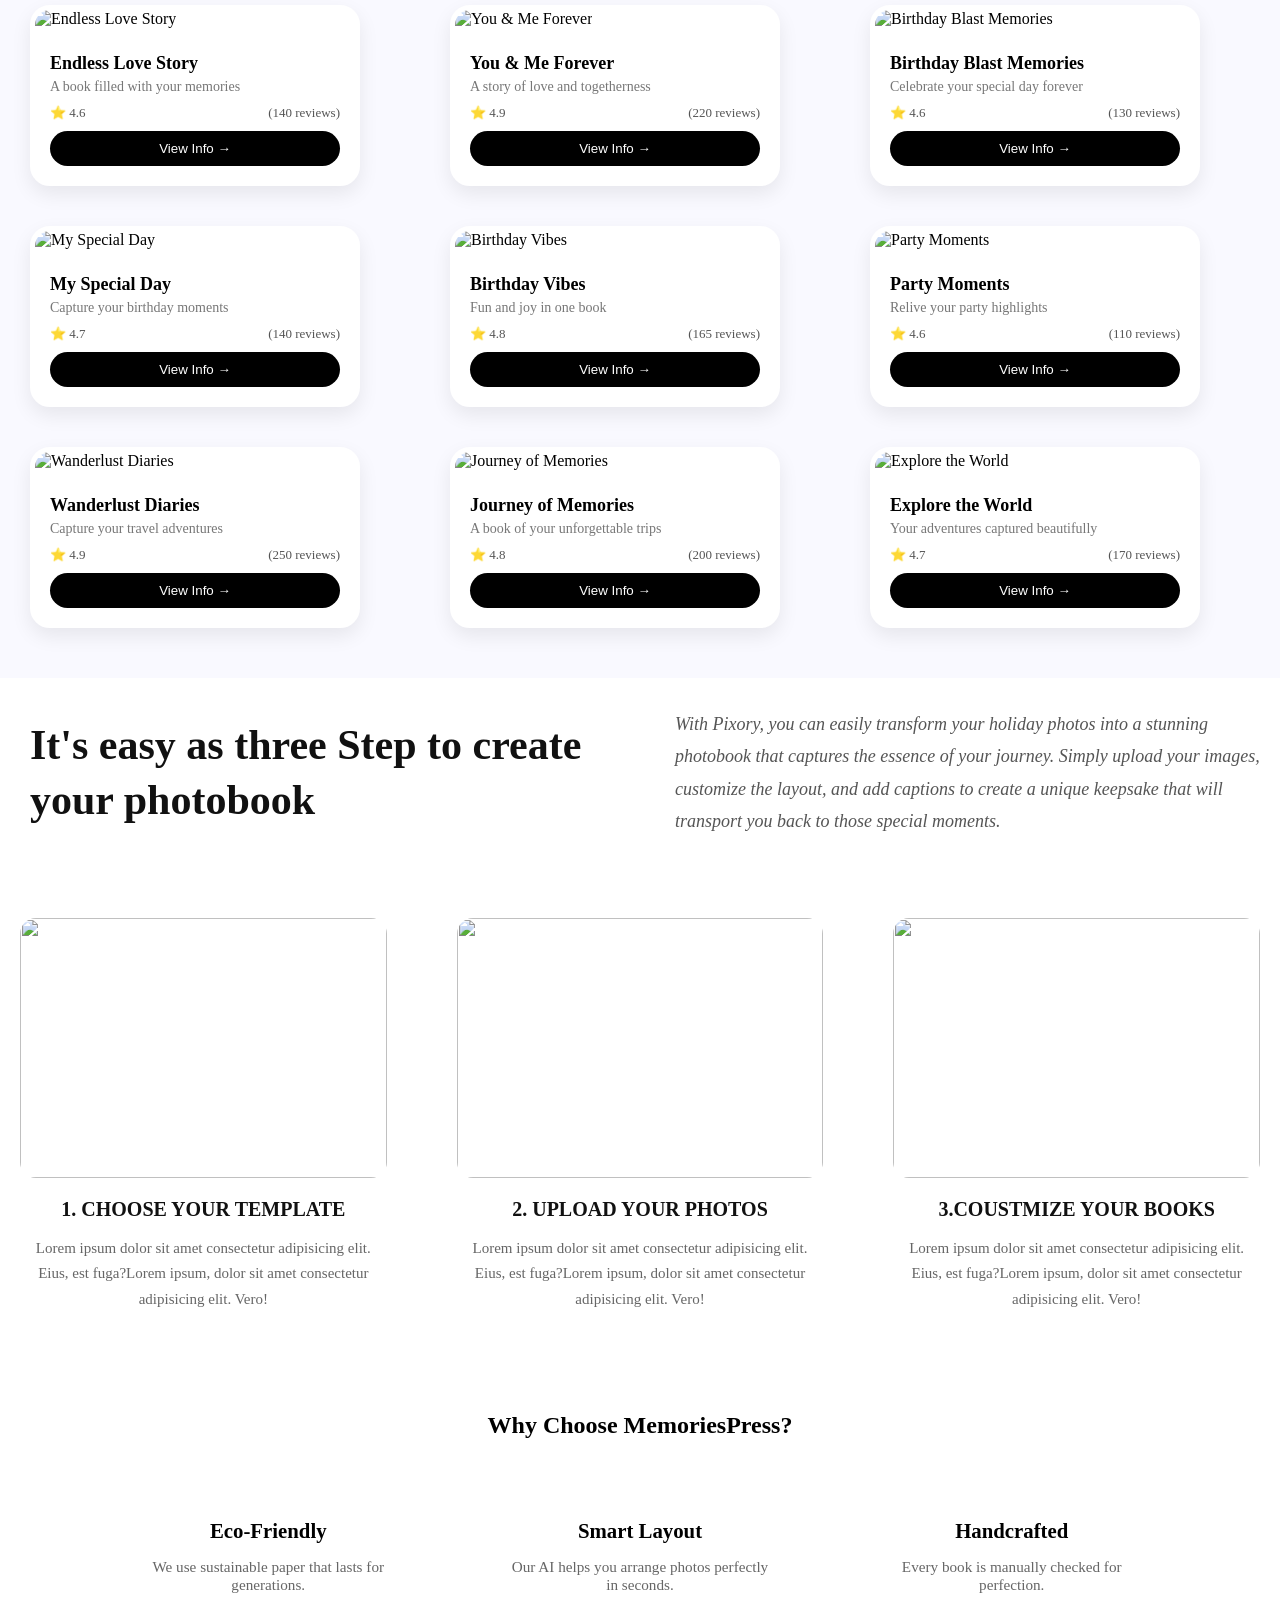
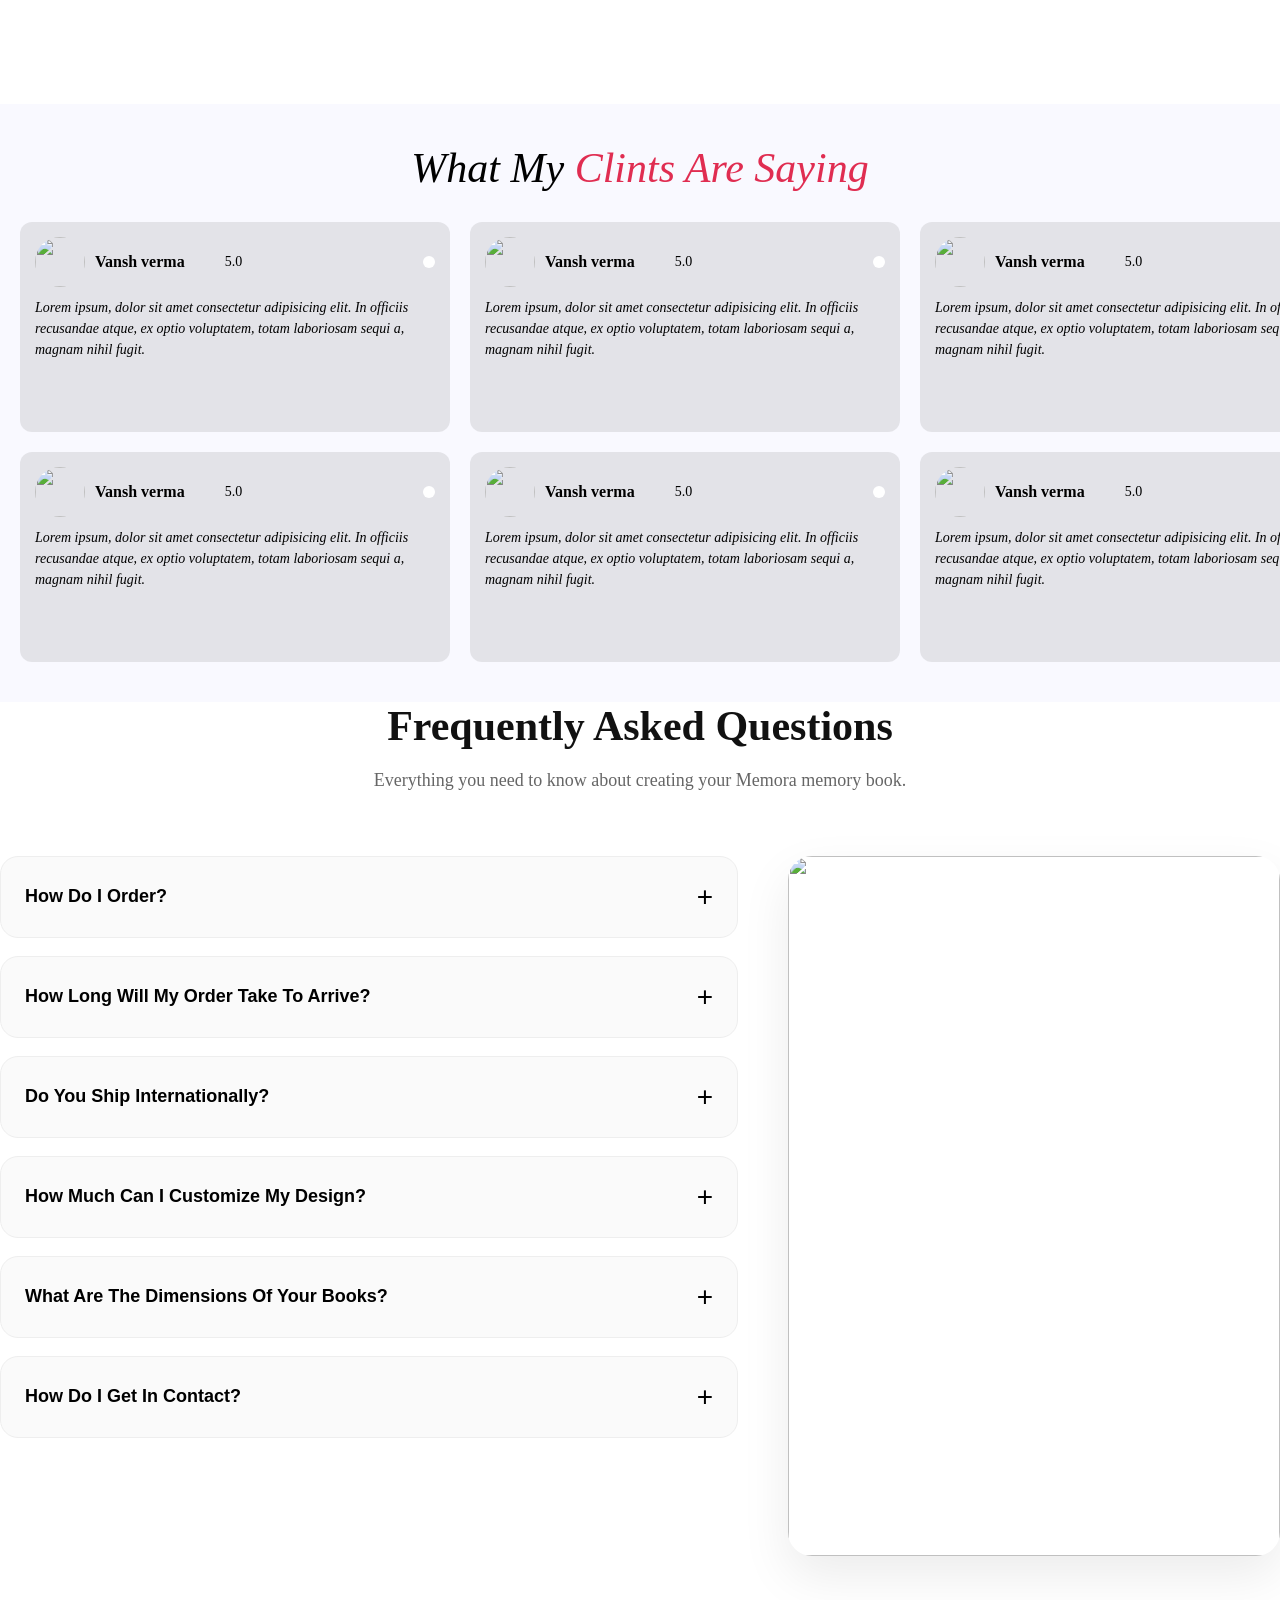
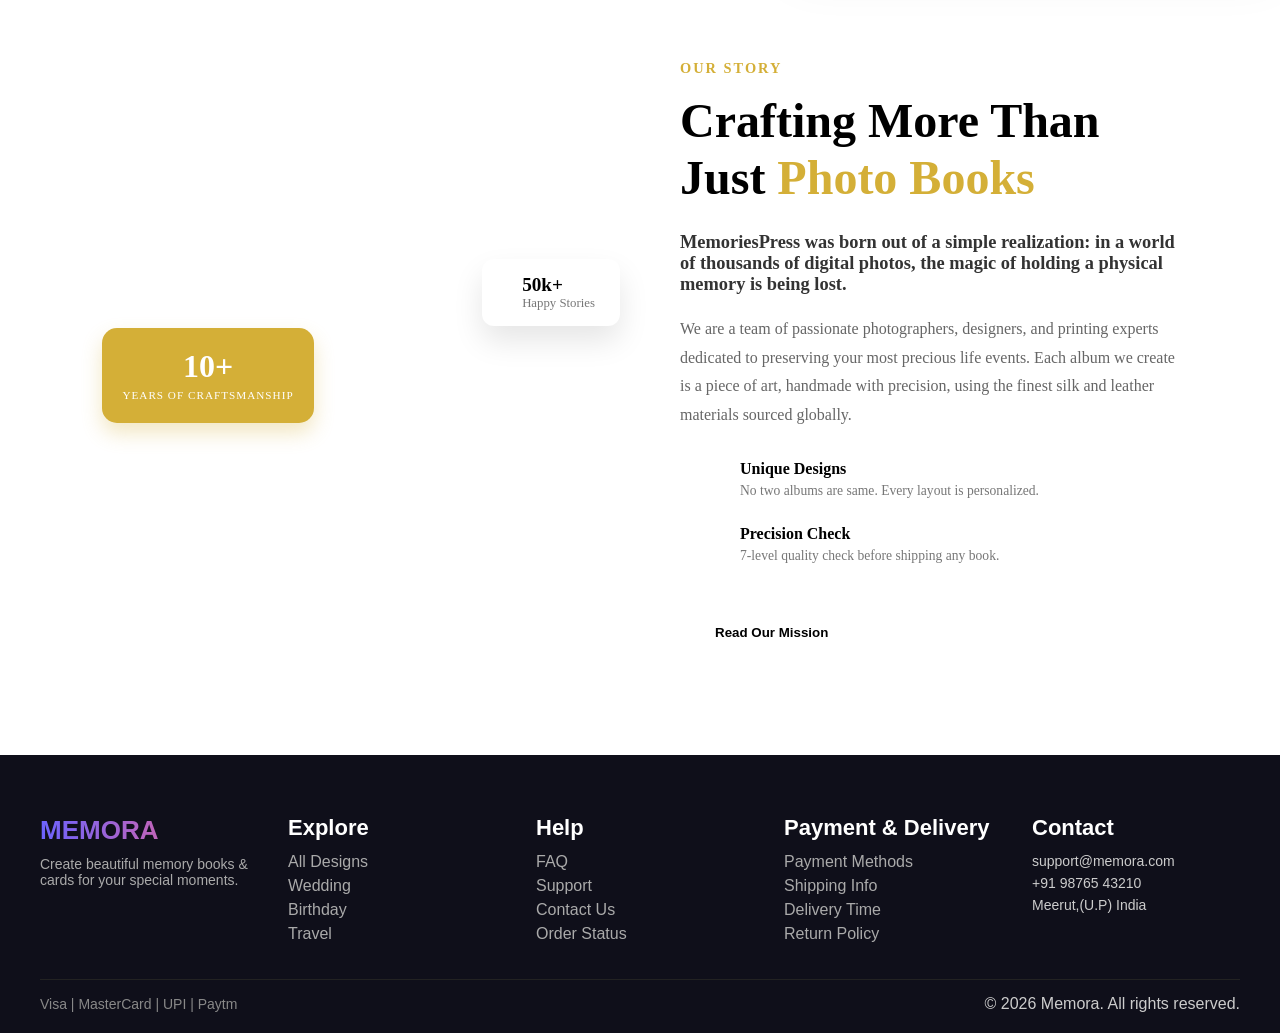
==== commit 269b7805: "initial Update & fix bug" ====
--- a/index.html
+++ b/index.html
@@ -141,7 +141,7 @@
         =============================== -->
   <section class="easy-steps" id="easy-steps">
     <div class="easy-steps_head">
-      <h2>It's easy as 1, 2, 3 to create
+      <h2>It's easy as three Step to create
         your photobook</h2>
       <p>With Pixory, you can easily transform your holiday photos into a stunning photobook that captures the essence
         of your journey. Simply upload your images, customize the layout, and add captions to create a unique keepsake
@@ -151,21 +151,21 @@
     <div class="esay-contain">
       <!-- --card-1-- -->
       <div class="esay_card">
-        <img src="https://i.pinimg.com/1200x/0d/af/60/0daf6098303de9ab8e7dd058a8b596a3.jpg" alt="">
+        <img src="https://www.pixoryofficial.com/_ipx/h_240&f_webp/https://storage.googleapis.com/pbx-sw-digitalorca/media/eb/d2/cd/1730276945/ii1.png" alt="">
         <h2>1. CHOOSE YOUR TEMPLATE</h2>
         <p>Lorem ipsum dolor sit amet consectetur adipisicing elit. Eius, est fuga?Lorem ipsum, dolor sit amet
           consectetur adipisicing elit. Vero!</p>
       </div>
       <!-- --card-2-- -->
       <div class="esay_card">
-        <img src="https://i.pinimg.com/1200x/0d/af/60/0daf6098303de9ab8e7dd058a8b596a3.jpg" alt="">
+        <img src="https://www.pixoryofficial.com/_ipx/h_240&f_webp/https://storage.googleapis.com/pbx-sw-digitalorca/media/83/f1/5f/1730276974/ii2.png" alt="">
         <h2>2. UPLOAD YOUR PHOTOS</h2>
         <p>Lorem ipsum dolor sit amet consectetur adipisicing elit. Eius, est fuga?Lorem ipsum, dolor sit amet
           consectetur adipisicing elit. Vero!</p>
       </div>
       <!-- --card-3-- -->
       <div class="esay_card">
-        <img src="https://i.pinimg.com/1200x/0d/af/60/0daf6098303de9ab8e7dd058a8b596a3.jpg" alt="">
+        <img src="https://www.pixoryofficial.com/_ipx/h_240&f_webp/https://storage.googleapis.com/pbx-sw-digitalorca/media/22/47/b2/1730277006/ii3.png" alt="">
         <h2>3.COUSTMIZE YOUR BOOKS </h2>
         <p>Lorem ipsum dolor sit amet consectetur adipisicing elit. Eius, est fuga?Lorem ipsum, dolor sit amet
           consectetur adipisicing elit. Vero!</p>
--- a/css/style.css
+++ b/css/style.css
@@ -1346,8 +1346,9 @@
 
 .faq-section {
   width: 100%;
-  padding: 90px 8%;
   background: #fff;
+  margin: 0;
+  padding: 0;
 }
 
 .faq-top {
@@ -1370,6 +1371,8 @@
   line-height: 1.7;
 }
 
+/* ================= WRAPPER ================= */
+
 .faq-wrapper {
   display: grid;
   grid-template-columns: 1.2fr 0.8fr;
@@ -1377,7 +1380,7 @@
   align-items: start;
 }
 
-/* LEFT SIDE */
+/* ================= LEFT SIDE ================= */
 
 .faq-left {
   display: flex;
@@ -1390,12 +1393,14 @@
   border: 1px solid #eee;
   border-radius: 18px;
   overflow: hidden;
-  transition: 0.3s;
+  transition: 0.3s ease;
 }
 
 .faq-card:hover {
-  box-shadow: 0 10px 30px rgba(0,0,0,0.05);
-}
+  box-shadow: 0 10px 30px rgba(0, 0, 0, 0.05);
+}
+
+/* ================= QUESTION ================= */
 
 .faq-question {
   width: 100%;
@@ -1414,11 +1419,16 @@
 .faq-question span {
   font-size: 28px;
   font-weight: 400;
-}
+  transition: 0.3s ease;
+}
+
+/* ================= ANSWER ================= */
 
 .faq-answer {
-  display: none;
-  padding: 0 24px 24px;
+  max-height: 0;
+  overflow: hidden;
+  padding: 0 24px;
+  transition: all 0.4s ease;
 }
 
 .faq-answer p {
@@ -1427,17 +1437,26 @@
   color: #666;
 }
 
-/* RIGHT SIDE */
+.faq-card.active .faq-answer {
+  max-height: 300px;
+  padding: 0 24px 24px;
+}
+
+.faq-card.active .faq-question span {
+  transform: rotate(45deg);
+}
+
+/* ================= RIGHT SIDE ================= */
 
 .faq-right img {
   width: 100%;
   height: 700px;
   object-fit: cover;
   border-radius: 24px;
-  box-shadow: 0 20px 50px rgba(0,0,0,0.08);
-}
-
-/* ============ TABLET ============ */
+  box-shadow: 0 20px 50px rgba(0, 0, 0, 0.08);
+}
+
+/* ================= TABLET ================= */
 
 @media (max-width: 992px) {
   .faq-section {
@@ -1457,7 +1476,7 @@
   }
 }
 
-/* ============ MOBILE ============ */
+/* ================= MOBILE ================= */
 
 @media (max-width: 768px) {
   .faq-section {
@@ -1478,6 +1497,10 @@
   }
 
   .faq-answer {
+    padding: 0 20px;
+  }
+
+  .faq-card.active .faq-answer {
     padding: 0 20px 20px;
   }
 
